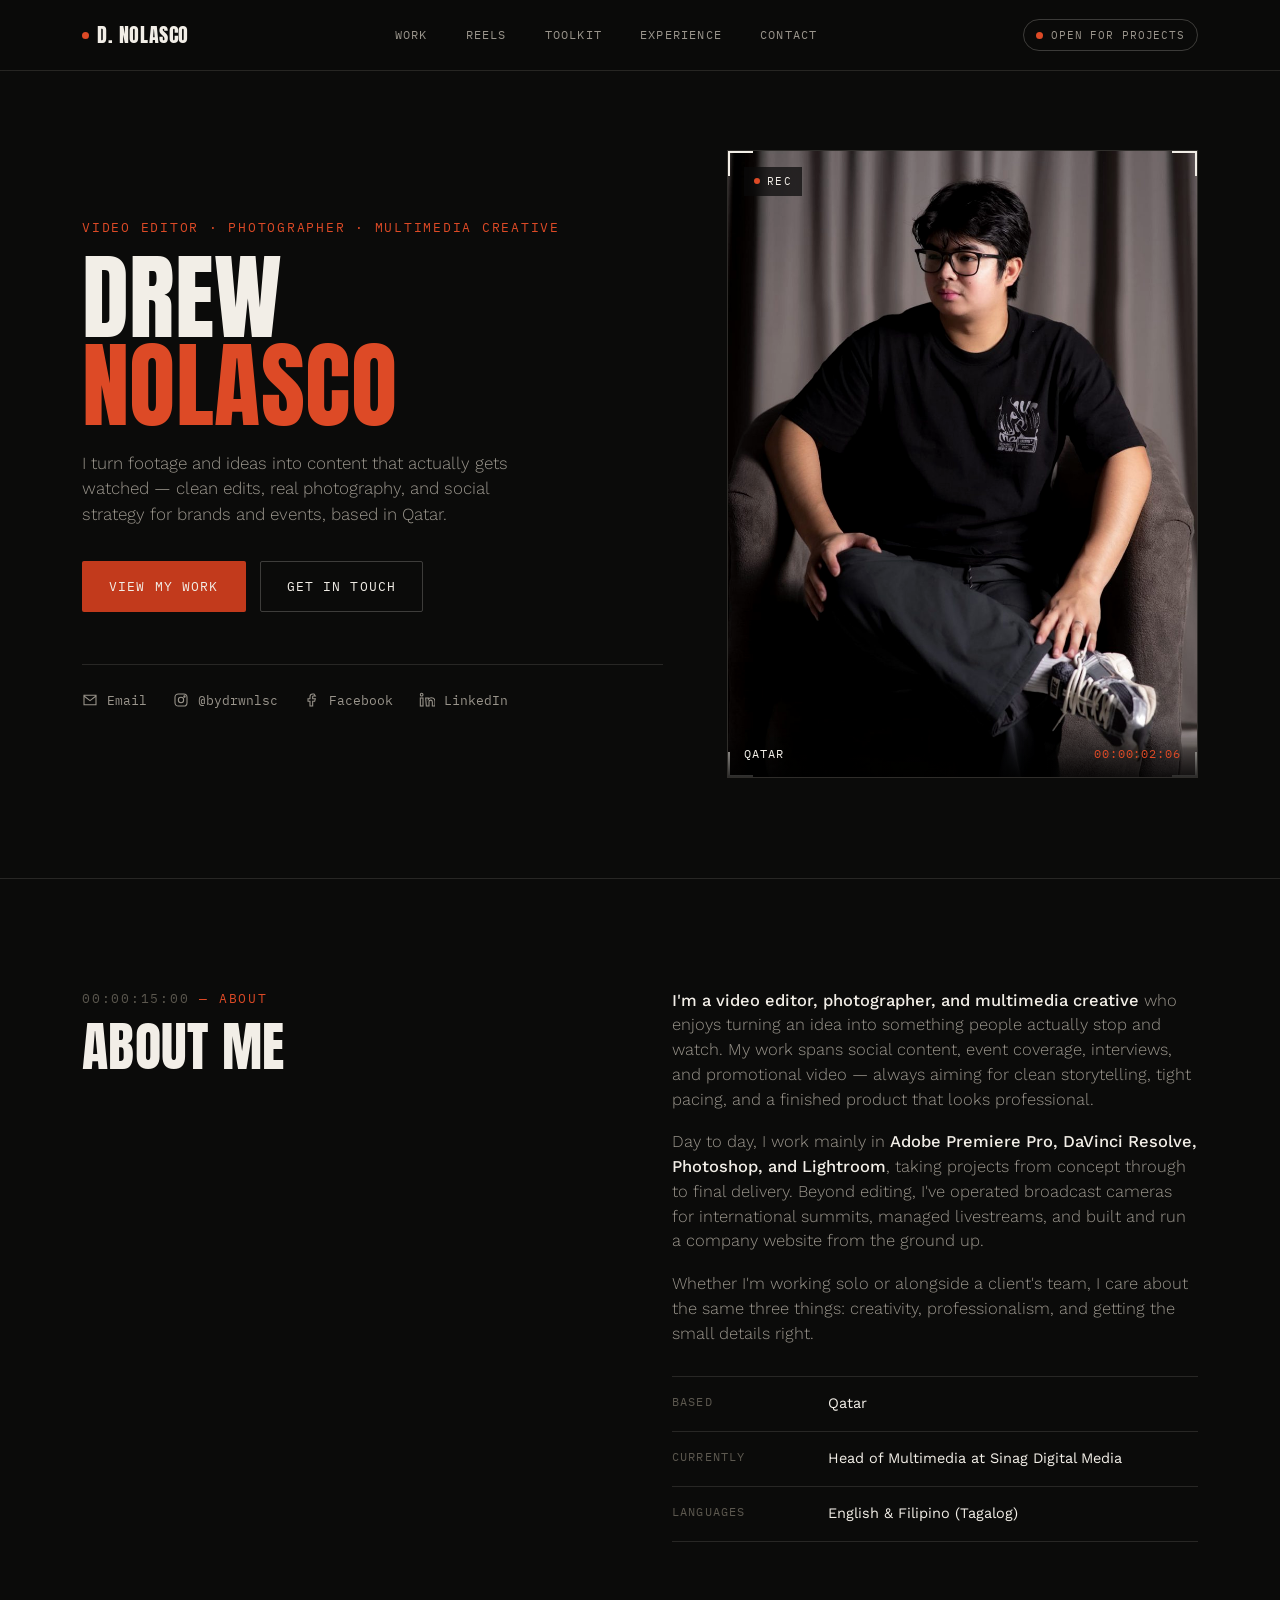
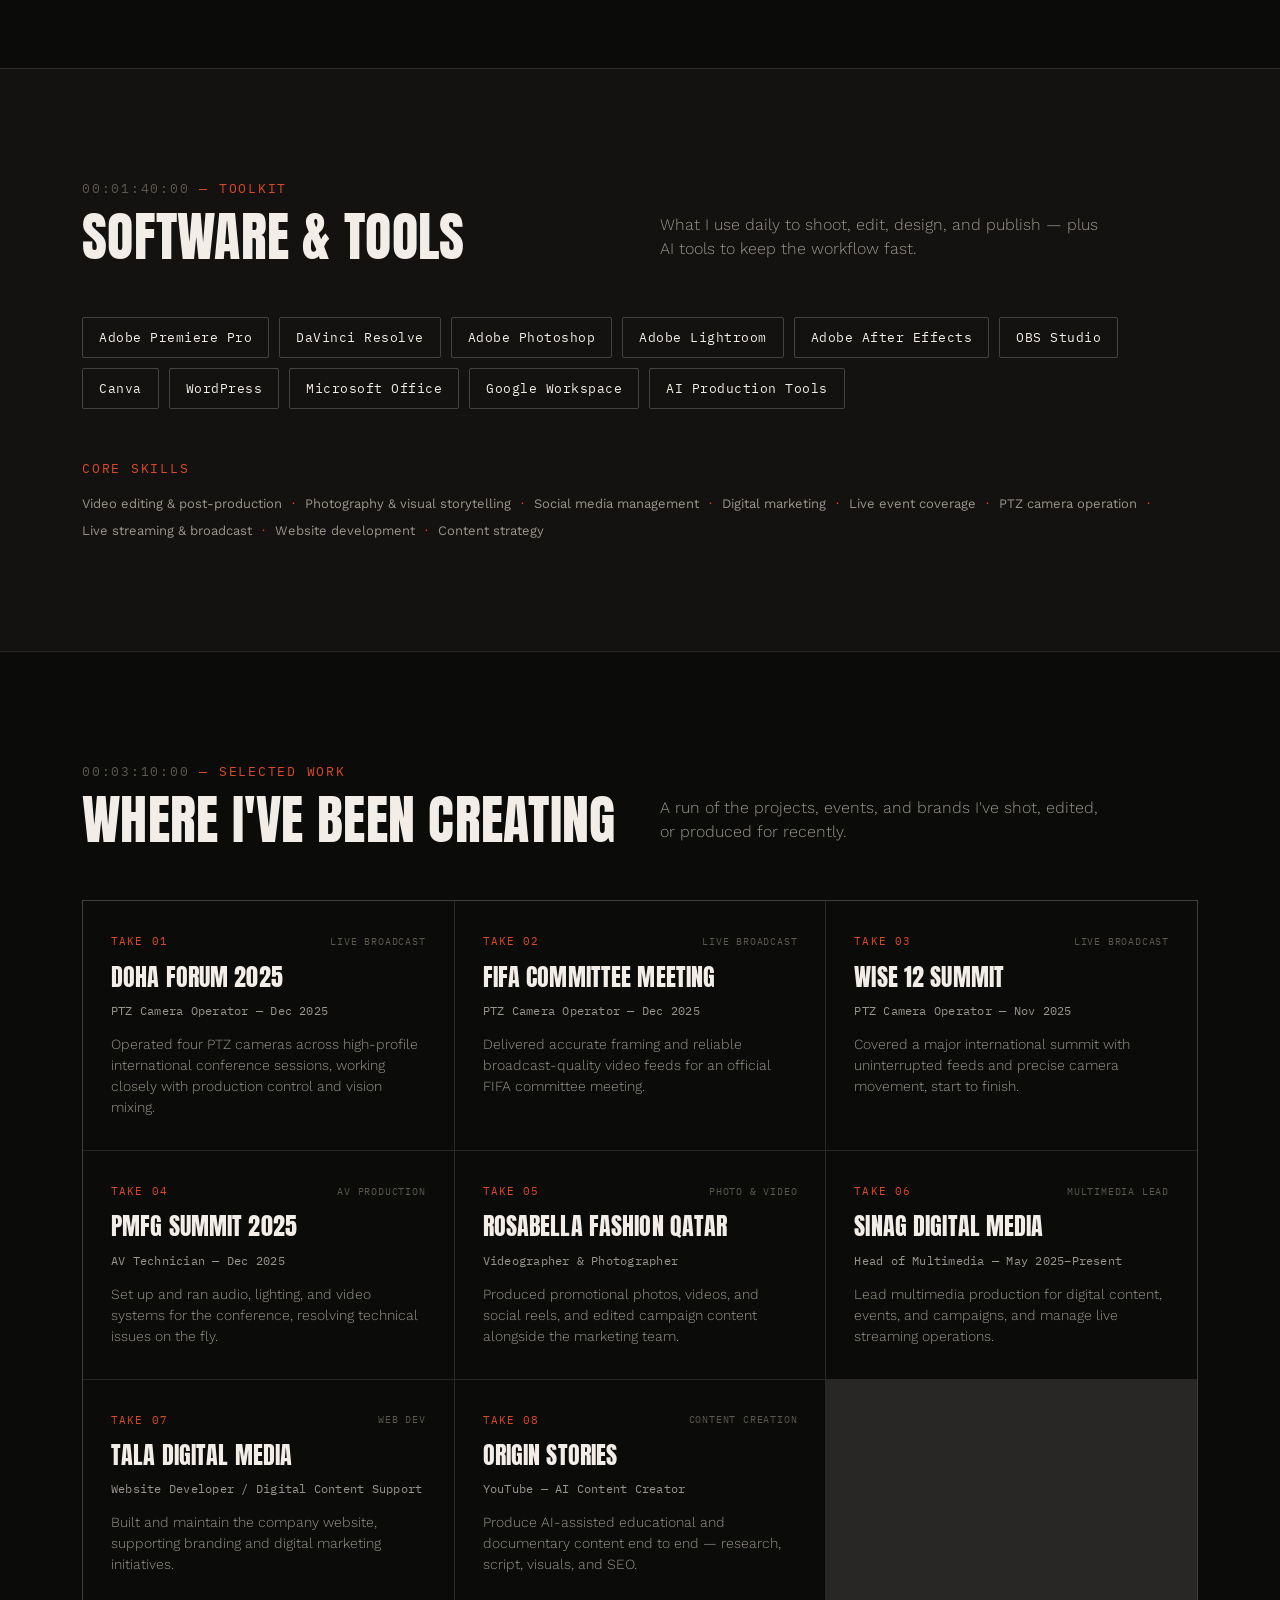
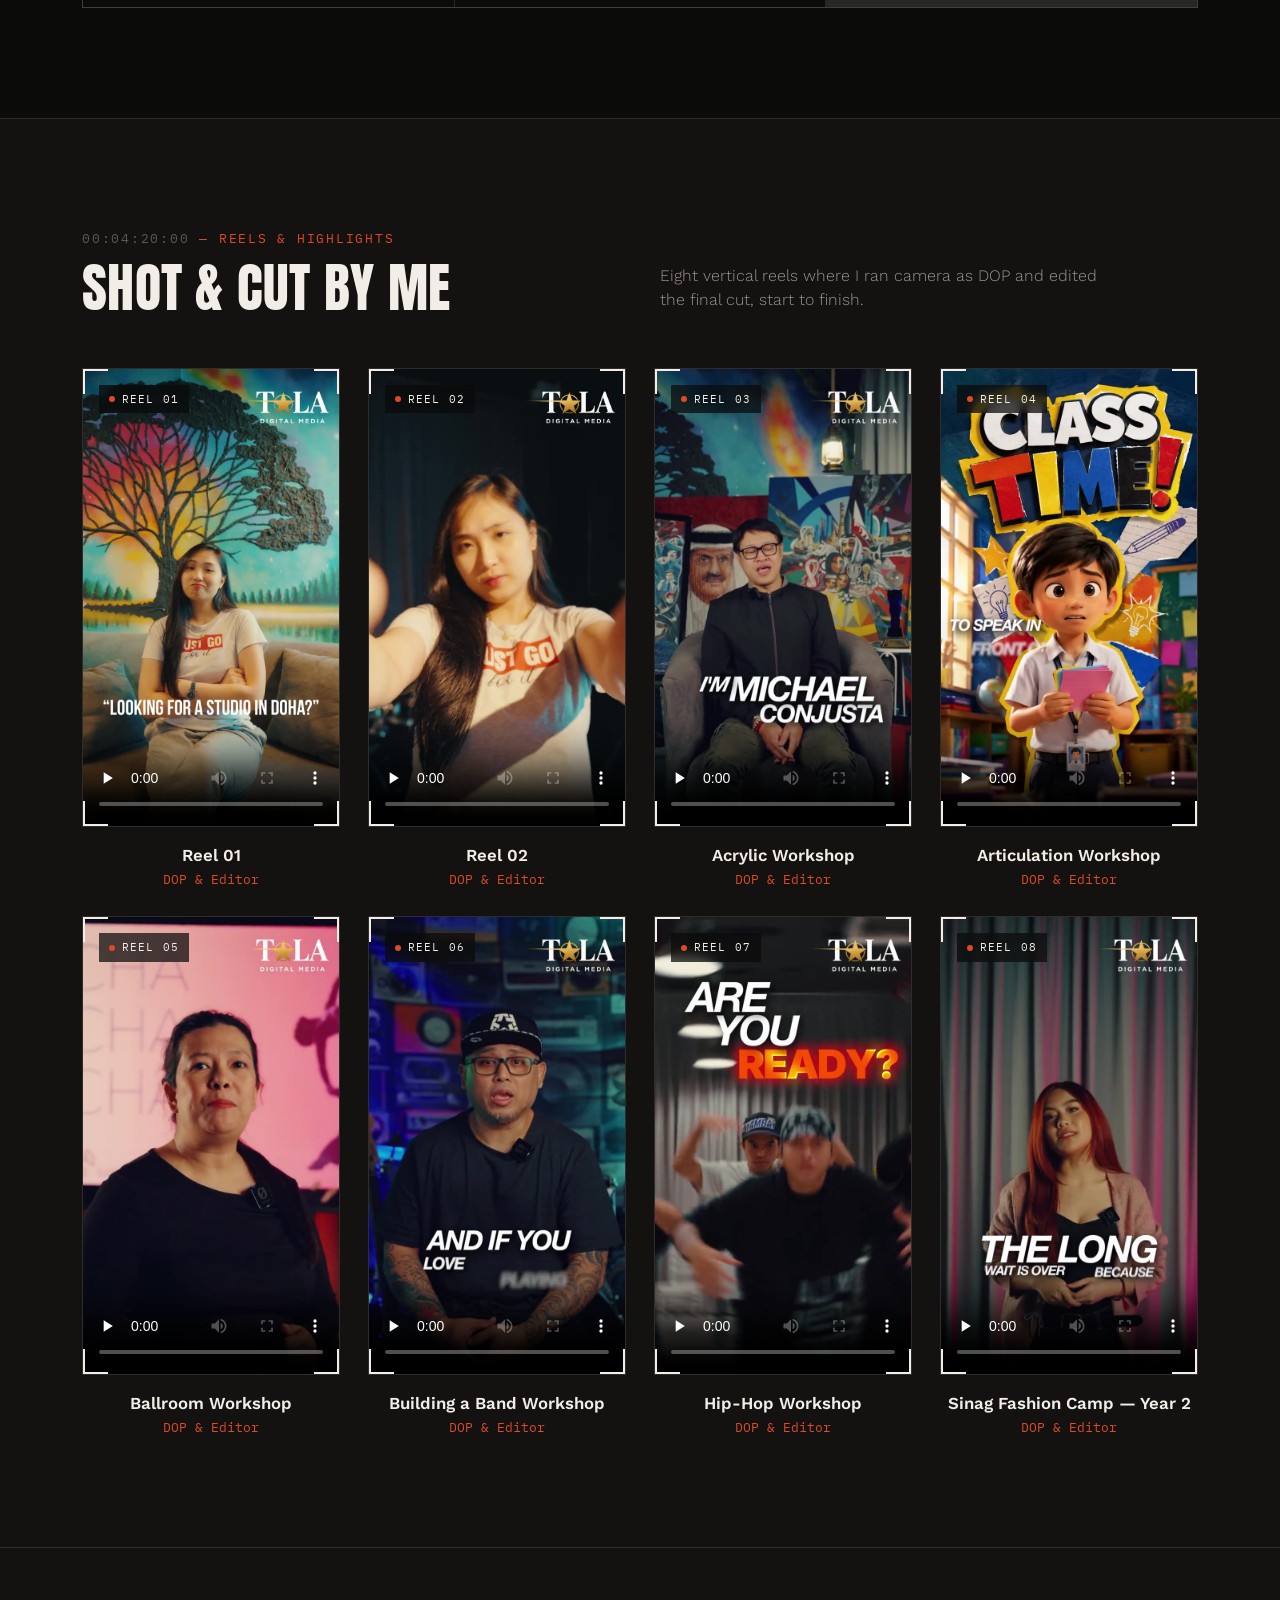
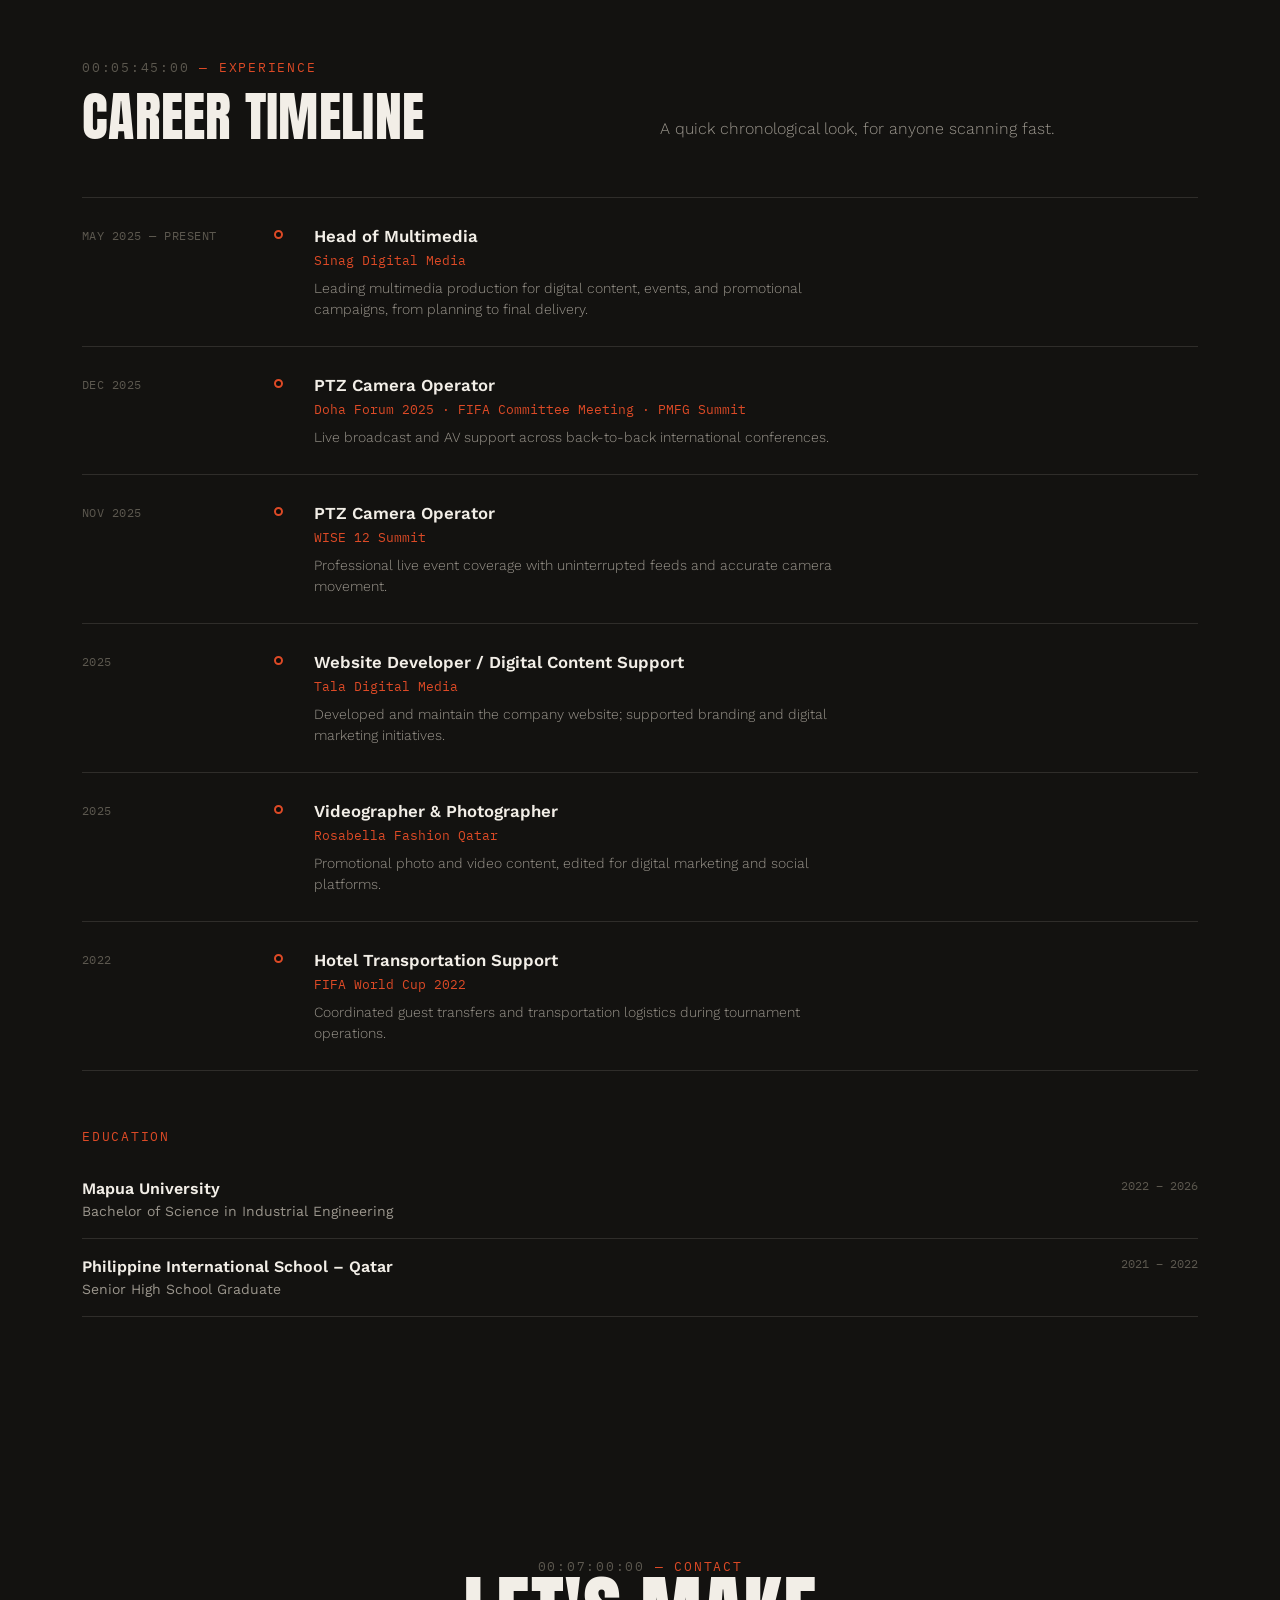
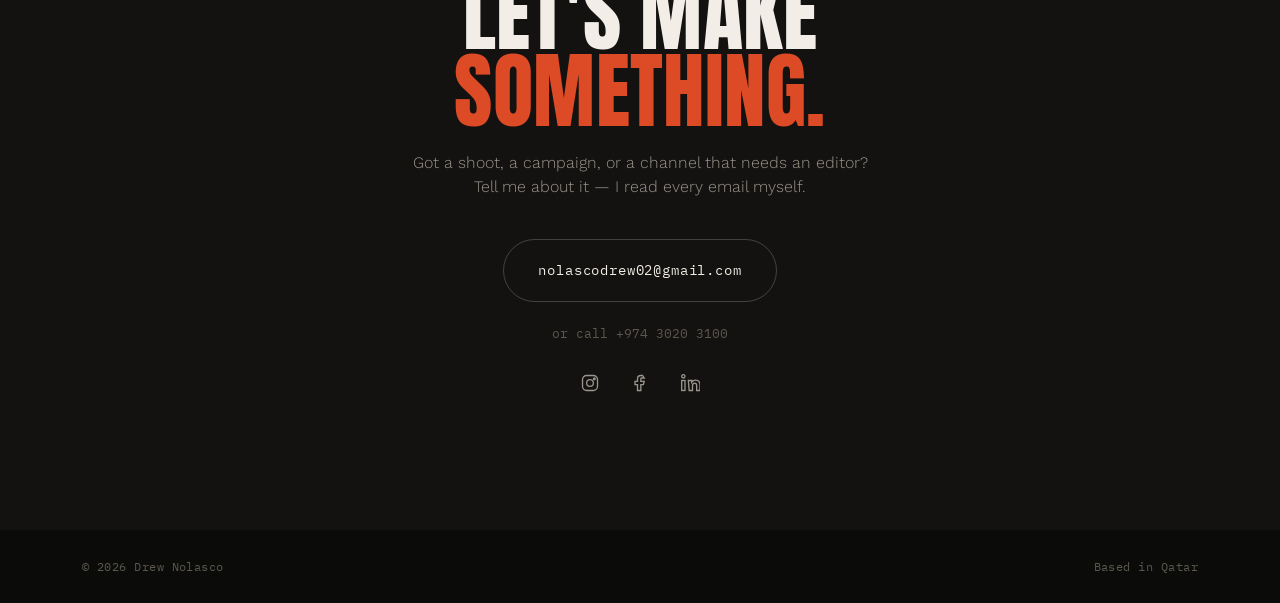
==== index.html @ 47cd69f0 "Add files via upload" ====
<!DOCTYPE html>
<html lang="en">
<head>
<meta charset="UTF-8">
<meta name="viewport" content="width=device-width, initial-scale=1.0">
<title>Drew Nolasco — Video Editor, Photographer &amp; Multimedia Creative</title>
<meta name="description" content="Drew Nolasco is a video editor, photographer, and multimedia creative based in Qatar, working across live broadcast, social content, and brand campaigns.">
<link rel="preconnect" href="https://fonts.googleapis.com">
<link rel="preconnect" href="https://fonts.gstatic.com" crossorigin>
<link href="https://fonts.googleapis.com/css2?family=Anton&family=IBM+Plex+Mono:wght@400;500;600&family=Work+Sans:wght@300;400;500;600;700&display=swap" rel="stylesheet">
<link rel="stylesheet" href="css/style.css">
</head>
<body>

<header class="site-nav">
  <div class="nav-inner">
    <a href="#top" class="brand"><span class="dot"></span>D. NOLASCO</a>
    <nav class="links">
      <a class="navlink" href="#work">Work</a>
      <a class="navlink" href="#reels">Reels</a>
      <a class="navlink" href="#toolkit">Toolkit</a>
      <a class="navlink" href="#experience">Experience</a>
      <a class="navlink" href="#contact">Contact</a>
    </nav>
    <div class="status-pill"><span class="rec-dot"></span> Open for projects</div>
    <button class="menu-btn" id="menuBtn" aria-label="Toggle menu" aria-expanded="false"><span></span><span></span><span></span></button>
  </div>
</header>

<main id="top">

  <!-- HERO -->
  <section class="hero">
    <div class="wrap hero-grid">
      <div class="hero-copy">
        <div class="eyebrow">Video Editor · Photographer · Multimedia Creative</div>
        <h1>DREW<br><span class="accent">NOLASCO</span></h1>
        <p class="hero-tag">I turn footage and ideas into content that actually gets watched — clean edits, real photography, and social strategy for brands and events, based in Qatar.</p>
        <div class="hero-ctas">
          <a href="#work" class="btn btn-primary">View my work</a>
          <a href="#contact" class="btn btn-ghost">Get in touch</a>
        </div>
        <div class="hero-socials">
          <a class="social-item" href="mailto:nolascodrew02@gmail.com">
            <svg viewBox="0 0 24 24" fill="none" stroke="currentColor" stroke-width="1.6"><path d="M3 5h18v14H3z"/><path d="m3 6 9 7 9-7"/></svg>
            Email
          </a>
          <a class="social-item" href="https://www.instagram.com/bydrwnlsc/" target="_blank" rel="noopener">
            <svg viewBox="0 0 24 24" fill="none" stroke="currentColor" stroke-width="1.6"><rect x="3" y="3" width="18" height="18" rx="5"/><circle cx="12" cy="12" r="4"/><circle cx="17.2" cy="6.8" r="1"/></svg>
            @bydrwnlsc
          </a>
          <a class="social-item" href="https://www.facebook.com/drew.dhiren.nolasco" target="_blank" rel="noopener">
            <svg viewBox="0 0 24 24" fill="none" stroke="currentColor" stroke-width="1.6"><path d="M15 3h-2a4 4 0 0 0-4 4v3H6v4h3v7h4v-7h3l1-4h-4V7a1 1 0 0 1 1-1h3z"/></svg>
            Facebook
          </a>
          <a class="social-item" href="https://www.linkedin.com/in/drewnolasco/" target="_blank" rel="noopener">
            <svg viewBox="0 0 24 24" fill="none" stroke="currentColor" stroke-width="1.6"><rect x="2" y="9" width="4" height="12"/><circle cx="4" cy="4" r="2"/><path d="M10 9h4v2c1-1.6 2.6-2.4 4.5-2.4 3 0 5.5 2 5.5 5.9V21h-4v-6c0-1.7-1-2.8-2.5-2.8S15 13.3 15 15v6h-4z"/></svg>
            LinkedIn
          </a>
        </div>
      </div>

      <div class="hero-photo-wrap" data-reveal>
        <div class="frame">
          <img src="assets/images/hero.jpg" alt="Portrait of Drew Nolasco">
          <span class="corner tl"></span><span class="corner tr"></span><span class="corner bl"></span><span class="corner br"></span>
          <div class="frame-tag"><span class="dot"></span>REC</div>
          <div class="frame-bar"><span>QATAR</span><span id="tc">00:00:00:00</span></div>
        </div>
      </div>
    </div>
  </section>

  <!-- ABOUT -->
  <section class="section" id="about">
    <div class="wrap about-grid">
      <div data-reveal>
        <div class="eyebrow"><span class="tc">00:00:15:00</span> — About</div>
        <h2 style="font-size:clamp(2.2rem,4.4vw,3.4rem);margin-top:14px;">About me</h2>
      </div>
      <div class="about-body" data-reveal>
        <p><strong>I'm a video editor, photographer, and multimedia creative</strong> who enjoys turning an idea into something people actually stop and watch. My work spans social content, event coverage, interviews, and promotional video — always aiming for clean storytelling, tight pacing, and a finished product that looks professional.</p>
        <p>Day to day, I work mainly in <strong>Adobe Premiere Pro, DaVinci Resolve, Photoshop, and Lightroom</strong>, taking projects from concept through to final delivery. Beyond editing, I've operated broadcast cameras for international summits, managed livestreams, and built and run a company website from the ground up.</p>
        <p>Whether I'm working solo or alongside a client's team, I care about the same three things: creativity, professionalism, and getting the small details right.</p>
        <dl class="facts">
          <div class="fact"><dt>Based</dt><dd>Qatar</dd></div>
          <div class="fact"><dt>Currently</dt><dd>Head of Multimedia at Sinag Digital Media</dd></div>
          <div class="fact"><dt>Languages</dt><dd>English &amp; Filipino (Tagalog)</dd></div>
        </dl>
      </div>
    </div>
  </section>

  <!-- TOOLKIT -->
  <section class="section alt" id="toolkit">
    <div class="wrap">
      <div class="section-head" data-reveal>
        <div>
          <div class="eyebrow"><span class="tc">00:01:40:00</span> — Toolkit</div>
          <h2>Software &amp; tools</h2>
        </div>
        <p>What I use daily to shoot, edit, design, and publish — plus AI tools to keep the workflow fast.</p>
      </div>
      <div class="chip-row" data-reveal>
        <span class="chip">Adobe Premiere Pro</span>
        <span class="chip">DaVinci Resolve</span>
        <span class="chip">Adobe Photoshop</span>
        <span class="chip">Adobe Lightroom</span>
        <span class="chip">Adobe After Effects</span>
        <span class="chip">OBS Studio</span>
        <span class="chip">Canva</span>
        <span class="chip">WordPress</span>
        <span class="chip">Microsoft Office</span>
        <span class="chip">Google Workspace</span>
        <span class="chip">AI Production Tools</span>
      </div>
      <div class="toolkit-sub" data-reveal>
        <div class="eyebrow">Core skills</div>
        <div class="skill-row">
          <span>Video editing &amp; post-production</span>
          <span>Photography &amp; visual storytelling</span>
          <span>Social media management</span>
          <span>Digital marketing</span>
          <span>Live event coverage</span>
          <span>PTZ camera operation</span>
          <span>Live streaming &amp; broadcast</span>
          <span>Website development</span>
          <span>Content strategy</span>
        </div>
      </div>
    </div>
  </section>

  <!-- WORK -->
  <section class="section" id="work">
    <div class="wrap">
      <div class="section-head" data-reveal>
        <div>
          <div class="eyebrow"><span class="tc">00:03:10:00</span> — Selected work</div>
          <h2>Where I've been creating</h2>
        </div>
        <p>A run of the projects, events, and brands I've shot, edited, or produced for recently.</p>
      </div>

      <div class="work-grid" data-reveal>
        <div class="work-card">
          <div class="work-top"><span class="take">TAKE 01</span><span class="tag">Live Broadcast</span></div>
          <h3>Doha Forum 2025</h3>
          <div class="work-role">PTZ Camera Operator — Dec 2025</div>
          <p>Operated four PTZ cameras across high-profile international conference sessions, working closely with production control and vision mixing.</p>
        </div>
        <div class="work-card">
          <div class="work-top"><span class="take">TAKE 02</span><span class="tag">Live Broadcast</span></div>
          <h3>FIFA Committee Meeting</h3>
          <div class="work-role">PTZ Camera Operator — Dec 2025</div>
          <p>Delivered accurate framing and reliable broadcast-quality video feeds for an official FIFA committee meeting.</p>
        </div>
        <div class="work-card">
          <div class="work-top"><span class="take">TAKE 03</span><span class="tag">Live Broadcast</span></div>
          <h3>WISE 12 Summit</h3>
          <div class="work-role">PTZ Camera Operator — Nov 2025</div>
          <p>Covered a major international summit with uninterrupted feeds and precise camera movement, start to finish.</p>
        </div>
        <div class="work-card">
          <div class="work-top"><span class="take">TAKE 04</span><span class="tag">AV Production</span></div>
          <h3>PMFG Summit 2025</h3>
          <div class="work-role">AV Technician — Dec 2025</div>
          <p>Set up and ran audio, lighting, and video systems for the conference, resolving technical issues on the fly.</p>
        </div>
        <div class="work-card">
          <div class="work-top"><span class="take">TAKE 05</span><span class="tag">Photo &amp; Video</span></div>
          <h3>Rosabella Fashion Qatar</h3>
          <div class="work-role">Videographer &amp; Photographer</div>
          <p>Produced promotional photos, videos, and social reels, and edited campaign content alongside the marketing team.</p>
        </div>
        <div class="work-card">
          <div class="work-top"><span class="take">TAKE 06</span><span class="tag">Multimedia Lead</span></div>
          <h3>Sinag Digital Media</h3>
          <div class="work-role">Head of Multimedia — May 2025–Present</div>
          <p>Lead multimedia production for digital content, events, and campaigns, and manage live streaming operations.</p>
        </div>
        <div class="work-card">
          <div class="work-top"><span class="take">TAKE 07</span><span class="tag">Web Dev</span></div>
          <h3>Tala Digital Media</h3>
          <div class="work-role">Website Developer / Digital Content Support</div>
          <p>Built and maintain the company website, supporting branding and digital marketing initiatives.</p>
        </div>
        <div class="work-card">
          <div class="work-top"><span class="take">TAKE 08</span><span class="tag">Content Creation</span></div>
          <h3>Origin Stories</h3>
          <div class="work-role">YouTube — AI Content Creator</div>
          <p>Produce AI-assisted educational and documentary content end to end — research, script, visuals, and SEO.</p>
        </div>
      </div>
    </div>
  </section>

  <!-- REELS -->
  <section class="section alt" id="reels">
    <div class="wrap">
      <div class="section-head" data-reveal>
        <div>
          <div class="eyebrow"><span class="tc">00:04:20:00</span> — Reels &amp; highlights</div>
          <h2>Shot &amp; cut by me</h2>
        </div>
        <p>Eight vertical reels where I ran camera as DOP and edited the final cut, start to finish.</p>
      </div>

      <div class="reels-grid" data-reveal>
        <div class="reel-card">
          <div class="frame reel-frame">
            <video controls playsinline preload="none" poster="assets/video/poster-01.jpg">
              <source src="assets/video/reel-01.mp4" type="video/mp4">
            </video>
            <span class="corner tl"></span><span class="corner tr"></span><span class="corner bl"></span><span class="corner br"></span>
            <div class="frame-tag"><span class="dot"></span>REEL 01</div>
          </div>
          <div class="reel-meta">
            <div class="t-role">Reel 01</div>
            <div class="t-co">DOP &amp; Editor</div>
          </div>
        </div>
        <div class="reel-card">
          <div class="frame reel-frame">
            <video controls playsinline preload="none" poster="assets/video/poster-02.jpg">
              <source src="assets/video/reel-02.mp4" type="video/mp4">
            </video>
            <span class="corner tl"></span><span class="corner tr"></span><span class="corner bl"></span><span class="corner br"></span>
            <div class="frame-tag"><span class="dot"></span>REEL 02</div>
          </div>
          <div class="reel-meta">
            <div class="t-role">Reel 02</div>
            <div class="t-co">DOP &amp; Editor</div>
          </div>
        </div>
        <div class="reel-card">
          <div class="frame reel-frame">
            <video controls playsinline preload="none" poster="assets/video/poster-acrylic.jpg">
              <source src="assets/video/reel-acrylic.mp4" type="video/mp4">
            </video>
            <span class="corner tl"></span><span class="corner tr"></span><span class="corner bl"></span><span class="corner br"></span>
            <div class="frame-tag"><span class="dot"></span>REEL 03</div>
          </div>
          <div class="reel-meta">
            <div class="t-role">Acrylic Workshop</div>
            <div class="t-co">DOP &amp; Editor</div>
          </div>
        </div>
        <div class="reel-card">
          <div class="frame reel-frame">
            <video controls playsinline preload="none" poster="assets/video/poster-articulation.jpg">
              <source src="assets/video/reel-articulation.mp4" type="video/mp4">
            </video>
            <span class="corner tl"></span><span class="corner tr"></span><span class="corner bl"></span><span class="corner br"></span>
            <div class="frame-tag"><span class="dot"></span>REEL 04</div>
          </div>
          <div class="reel-meta">
            <div class="t-role">Articulation Workshop</div>
            <div class="t-co">DOP &amp; Editor</div>
          </div>
        </div>
        <div class="reel-card">
          <div class="frame reel-frame">
            <video controls playsinline preload="none" poster="assets/video/poster-ballroom.jpg">
              <source src="assets/video/reel-ballroom.mp4" type="video/mp4">
            </video>
            <span class="corner tl"></span><span class="corner tr"></span><span class="corner bl"></span><span class="corner br"></span>
            <div class="frame-tag"><span class="dot"></span>REEL 05</div>
          </div>
          <div class="reel-meta">
            <div class="t-role">Ballroom Workshop</div>
            <div class="t-co">DOP &amp; Editor</div>
          </div>
        </div>
        <div class="reel-card">
          <div class="frame reel-frame">
            <video controls playsinline preload="none" poster="assets/video/poster-building-a-band.jpg">
              <source src="assets/video/reel-building-a-band.mp4" type="video/mp4">
            </video>
            <span class="corner tl"></span><span class="corner tr"></span><span class="corner bl"></span><span class="corner br"></span>
            <div class="frame-tag"><span class="dot"></span>REEL 06</div>
          </div>
          <div class="reel-meta">
            <div class="t-role">Building a Band Workshop</div>
            <div class="t-co">DOP &amp; Editor</div>
          </div>
        </div>
        <div class="reel-card">
          <div class="frame reel-frame">
            <video controls playsinline preload="none" poster="assets/video/poster-hip-hop.jpg">
              <source src="assets/video/reel-hip-hop.mp4" type="video/mp4">
            </video>
            <span class="corner tl"></span><span class="corner tr"></span><span class="corner bl"></span><span class="corner br"></span>
            <div class="frame-tag"><span class="dot"></span>REEL 07</div>
          </div>
          <div class="reel-meta">
            <div class="t-role">Hip-Hop Workshop</div>
            <div class="t-co">DOP &amp; Editor</div>
          </div>
        </div>
        <div class="reel-card">
          <div class="frame reel-frame">
            <video controls playsinline preload="none" poster="assets/video/poster-fashion-camp.jpg">
              <source src="assets/video/reel-fashion-camp.mp4" type="video/mp4">
            </video>
            <span class="corner tl"></span><span class="corner tr"></span><span class="corner bl"></span><span class="corner br"></span>
            <div class="frame-tag"><span class="dot"></span>REEL 08</div>
          </div>
          <div class="reel-meta">
            <div class="t-role">Sinag Fashion Camp — Year 2</div>
            <div class="t-co">DOP &amp; Editor</div>
          </div>
        </div>
      </div>
    </div>
  </section>

  <!-- EXPERIENCE / TIMELINE -->
  <section class="section alt" id="experience">
    <div class="wrap">
      <div class="section-head" data-reveal>
        <div>
          <div class="eyebrow"><span class="tc">00:05:45:00</span> — Experience</div>
          <h2>Career timeline</h2>
        </div>
        <p>A quick chronological look, for anyone scanning fast.</p>
      </div>

      <div class="timeline" data-reveal>
        <div class="t-item">
          <div class="t-date">MAY 2025 — PRESENT</div>
          <div class="t-rail"><div class="t-dot"></div></div>
          <div>
            <div class="t-role">Head of Multimedia</div>
            <div class="t-co">Sinag Digital Media</div>
            <div class="t-desc">Leading multimedia production for digital content, events, and promotional campaigns, from planning to final delivery.</div>
          </div>
        </div>
        <div class="t-item">
          <div class="t-date">DEC 2025</div>
          <div class="t-rail"><div class="t-dot"></div></div>
          <div>
            <div class="t-role">PTZ Camera Operator</div>
            <div class="t-co">Doha Forum 2025 · FIFA Committee Meeting · PMFG Summit</div>
            <div class="t-desc">Live broadcast and AV support across back-to-back international conferences.</div>
          </div>
        </div>
        <div class="t-item">
          <div class="t-date">NOV 2025</div>
          <div class="t-rail"><div class="t-dot"></div></div>
          <div>
            <div class="t-role">PTZ Camera Operator</div>
            <div class="t-co">WISE 12 Summit</div>
            <div class="t-desc">Professional live event coverage with uninterrupted feeds and accurate camera movement.</div>
          </div>
        </div>
        <div class="t-item">
          <div class="t-date">2025</div>
          <div class="t-rail"><div class="t-dot"></div></div>
          <div>
            <div class="t-role">Website Developer / Digital Content Support</div>
            <div class="t-co">Tala Digital Media</div>
            <div class="t-desc">Developed and maintain the company website; supported branding and digital marketing initiatives.</div>
          </div>
        </div>
        <div class="t-item">
          <div class="t-date">2025</div>
          <div class="t-rail"><div class="t-dot"></div></div>
          <div>
            <div class="t-role">Videographer &amp; Photographer</div>
            <div class="t-co">Rosabella Fashion Qatar</div>
            <div class="t-desc">Promotional photo and video content, edited for digital marketing and social platforms.</div>
          </div>
        </div>
        <div class="t-item">
          <div class="t-date">2022</div>
          <div class="t-rail"><div class="t-dot"></div></div>
          <div>
            <div class="t-role">Hotel Transportation Support</div>
            <div class="t-co">FIFA World Cup 2022</div>
            <div class="t-desc">Coordinated guest transfers and transportation logistics during tournament operations.</div>
          </div>
        </div>
      </div>

      <div class="edu-block" data-reveal>
        <div class="eyebrow" style="margin-bottom:16px;">Education</div>
        <div class="edu-item">
          <div>
            <div class="school">Mapua University</div>
            <div class="degree">Bachelor of Science in Industrial Engineering</div>
          </div>
          <div class="yrs">2022 – 2026</div>
        </div>
        <div class="edu-item">
          <div>
            <div class="school">Philippine International School – Qatar</div>
            <div class="degree">Senior High School Graduate</div>
          </div>
          <div class="yrs">2021 – 2022</div>
        </div>
      </div>
    </div>
  </section>

  <!-- CONTACT -->
  <section class="contact" id="contact">
    <div class="wrap">
      <div class="eyebrow" style="justify-content:center;"><span class="tc">00:07:00:00</span> — Contact</div>
      <h2 data-reveal>Let's make<br><span class="accent">something.</span></h2>
      <p data-reveal>Got a shoot, a campaign, or a channel that needs an editor? Tell me about it — I read every email myself.</p>
      <div class="contact-cta" data-reveal>
        <a class="mail-btn" href="mailto:nolascodrew02@gmail.com">nolascodrew02@gmail.com</a>
        <div class="contact-phone">or call +974 3020 3100</div>
        <div class="contact-socials">
          <a href="https://www.instagram.com/bydrwnlsc/" target="_blank" rel="noopener" aria-label="Instagram">
            <svg viewBox="0 0 24 24" fill="none" stroke="currentColor" stroke-width="1.6"><rect x="3" y="3" width="18" height="18" rx="5"/><circle cx="12" cy="12" r="4"/><circle cx="17.2" cy="6.8" r="1"/></svg>
          </a>
          <a href="https://www.facebook.com/drew.dhiren.nolasco" target="_blank" rel="noopener" aria-label="Facebook">
            <svg viewBox="0 0 24 24" fill="none" stroke="currentColor" stroke-width="1.6"><path d="M15 3h-2a4 4 0 0 0-4 4v3H6v4h3v7h4v-7h3l1-4h-4V7a1 1 0 0 1 1-1h3z"/></svg>
          </a>
          <a href="https://www.linkedin.com/in/drewnolasco/" target="_blank" rel="noopener" aria-label="LinkedIn">
            <svg viewBox="0 0 24 24" fill="none" stroke="currentColor" stroke-width="1.6"><rect x="2" y="9" width="4" height="12"/><circle cx="4" cy="4" r="2"/><path d="M10 9h4v2c1-1.6 2.6-2.4 4.5-2.4 3 0 5.5 2 5.5 5.9V21h-4v-6c0-1.7-1-2.8-2.5-2.8S15 13.3 15 15v6h-4z"/></svg>
          </a>
        </div>
      </div>
    </div>
  </section>

  <footer>
    <div class="wrap foot-inner">
      <span>© 2026 Drew Nolasco</span>
      <span>Based in Qatar</span>
    </div>
  </footer>
</main>

<script src="js/main.js"></script>

</body>
</html>
---- css/style.css ----
:root{
    --bg:#0b0b0a;
    --bg-panel:#131210;
    --bg-panel-2:#1a1815;
    --red:#c23a1c;
    --red-bright:#dd4a26;
    --cream:#f2eee7;
    --grey:#9a958c;
    --grey-dim:#5c584f;
    --line:rgba(242,238,231,0.12);
    --line-strong:rgba(242,238,231,0.22);
    --font-display:'Anton', sans-serif;
    --font-body:'Work Sans', sans-serif;
    --font-mono:'IBM Plex Mono', monospace;
    --wrap: 1180px;
  }

  *{box-sizing:border-box;}
  html{scroll-behavior:smooth;}
  html, body{overflow-x:hidden;}
  body{
    margin:0;
    background:var(--bg);
    color:var(--cream);
    font-family:var(--font-body);
    line-height:1.5;
    -webkit-font-smoothing:antialiased;
  }
  img{max-width:100%;display:block;}
  a{color:inherit;text-decoration:none;}
  ul{list-style:none;margin:0;padding:0;}
  section{position:relative;}

  ::selection{background:var(--red);color:var(--cream);}

  a:focus-visible, button:focus-visible, .navlink:focus-visible{
    outline:2px solid var(--red-bright);
    outline-offset:4px;
  }

  .wrap{max-width:var(--wrap);margin:0 auto;padding:0 32px;}

  .eyebrow{
    font-family:var(--font-mono);
    font-size:12.5px;
    letter-spacing:0.14em;
    text-transform:uppercase;
    color:var(--red-bright);
    display:flex;
    align-items:center;
    gap:10px;
  }
  .eyebrow .tc{color:var(--grey-dim);}

  h1,h2,h3{
    font-family:var(--font-display);
    text-transform:uppercase;
    font-weight:400;
    line-height:0.92;
    margin:0;
    letter-spacing:0.005em;
  }

  /* ---------- NAV ---------- */
  header.site-nav{
    position:fixed;top:0;left:0;right:0;z-index:100;
    background:rgba(11,11,10,0.78);
    backdrop-filter:blur(10px);
    border-bottom:1px solid var(--line);
  }
  .nav-inner{
    max-width:var(--wrap);margin:0 auto;padding:0 32px;
    height:70px;display:flex;align-items:center;justify-content:space-between;
  }
  .brand{
    font-family:var(--font-display);
    font-size:20px;letter-spacing:0.03em;
    display:flex;align-items:center;gap:8px;
  }
  .brand .dot{width:7px;height:7px;background:var(--red-bright);border-radius:50%;}
  nav.links{display:flex;gap:34px;}
  .navlink{
    font-family:var(--font-mono);font-size:12px;letter-spacing:0.1em;
    text-transform:uppercase;color:var(--grey);
    padding:6px 2px;border-bottom:1px solid transparent;
    transition:color .2s ease, border-color .2s ease;
  }
  .navlink:hover{color:var(--cream);border-color:var(--red-bright);}
  .status-pill{
    display:flex;align-items:center;gap:8px;
    font-family:var(--font-mono);font-size:11px;letter-spacing:0.08em;
    text-transform:uppercase;color:var(--grey);
    border:1px solid var(--line-strong);
    padding:7px 12px;border-radius:100px;
  }
  .rec-dot{
    width:7px;height:7px;border-radius:50%;background:var(--red-bright);
    animation:pulse 1.6s ease-in-out infinite;
  }
  @keyframes pulse{
    0%,100%{opacity:1;}
    50%{opacity:0.25;}
  }
  .menu-btn{
    display:none;background:none;border:1px solid var(--line-strong);
    color:var(--cream);width:44px;height:44px;border-radius:4px;
    cursor:pointer;flex:none;
  }
  .menu-btn span{display:block;width:16px;height:2px;background:var(--cream);margin:3px auto;transition:transform .25s ease, opacity .25s ease;}
  .menu-btn.is-open span:nth-child(1){transform:translateY(5px) rotate(45deg);}
  .menu-btn.is-open span:nth-child(2){opacity:0;}
  .menu-btn.is-open span:nth-child(3){transform:translateY(-5px) rotate(-45deg);}

  /* ---------- HERO ---------- */
  .hero{
    padding:150px 0 100px;
    min-height:92vh;
    display:flex;align-items:center;
  }
  .hero-grid{
    display:grid;grid-template-columns:1.05fr 0.85fr;gap:64px;align-items:center;
  }
  .hero-copy h1{
    font-size:clamp(3.1rem,7.4vw,6.4rem);
    margin-top:18px;
  }
  .hero-copy h1 .accent{color:var(--red-bright);}
  .hero-tag{
    margin-top:22px;max-width:46ch;color:var(--grey);font-size:17px;font-weight:300;
  }
  .hero-ctas{display:flex;gap:14px;margin-top:34px;flex-wrap:wrap;}
  .btn{
    font-family:var(--font-mono);font-size:12.5px;letter-spacing:0.09em;text-transform:uppercase;
    padding:15px 26px;border-radius:2px;display:inline-flex;align-items:center;gap:10px;
    transition:transform .2s ease, background .2s ease, color .2s ease, border-color .2s ease;
    border:1px solid transparent;
  }
  .btn-primary{background:var(--red);color:var(--cream);}
  .btn-primary:hover{background:var(--red-bright);transform:translateY(-2px);}
  .btn-ghost{border-color:var(--line-strong);color:var(--cream);}
  .btn-ghost:hover{border-color:var(--red-bright);color:var(--red-bright);transform:translateY(-2px);}

  .hero-socials{
    display:flex;gap:26px;margin-top:52px;padding-top:26px;border-top:1px solid var(--line);
  }
  .social-item{display:flex;align-items:center;gap:9px;color:var(--grey);font-family:var(--font-mono);font-size:12.5px;transition:color .2s ease;}
  .social-item:hover{color:var(--red-bright);}
  .social-item svg{width:16px;height:16px;flex:none;}

  .hero-photo-wrap{position:relative;}
  .frame{
    position:relative;
    border:1px solid var(--line);
    aspect-ratio:3/4;
    overflow:hidden;
    background:var(--bg-panel);
  }
  .frame img{width:100%;height:100%;object-fit:cover;filter:grayscale(0.08) contrast(1.04);}
  .corner{position:absolute;width:26px;height:26px;border-color:var(--red-bright);}
  .corner.tl{top:-1px;left:-1px;border-top:3px solid;border-left:3px solid;}
  .corner.tr{top:-1px;right:-1px;border-top:3px solid;border-right:3px solid;}
  .corner.bl{bottom:-1px;left:-1px;border-bottom:3px solid;border-left:3px solid;}
  .corner.br{bottom:-1px;right:-1px;border-bottom:3px solid;border-right:3px solid;}

  .frame-tag{
    position:absolute;top:16px;left:16px;
    display:flex;align-items:center;gap:7px;
    background:rgba(11,11,10,0.72);backdrop-filter:blur(4px);
    padding:6px 10px;font-family:var(--font-mono);font-size:11px;letter-spacing:0.1em;
    color:var(--cream);
  }
  .frame-tag .dot{width:6px;height:6px;border-radius:50%;background:var(--red-bright);animation:pulse 1.6s ease-in-out infinite;}

  .frame-bar{
    position:absolute;left:0;right:0;bottom:0;
    display:flex;align-items:center;justify-content:space-between;
    background:linear-gradient(0deg, rgba(0,0,0,0.82), rgba(0,0,0,0));
    padding:22px 16px 14px;
    font-family:var(--font-mono);font-size:11.5px;letter-spacing:0.08em;color:var(--cream);
  }
  #tc{color:var(--red-bright);font-variant-numeric:tabular-nums;}

  /* ---------- REELS ---------- */
  .reels-grid{display:grid;grid-template-columns:repeat(4,1fr);gap:28px;}
  .reel-frame{aspect-ratio:9/16;}
  .reel-frame video{width:100%;height:100%;object-fit:cover;display:block;background:#000;}
  .reel-meta{margin-top:16px;text-align:center;}

  /* ---------- SECTION SHELL ---------- */
  .section{padding:110px 0;border-top:1px solid var(--line);}
  .section-head{display:grid;grid-template-columns:1fr 1fr;gap:40px;margin-bottom:56px;align-items:end;}
  .section-head h2{font-size:clamp(2.2rem,4.4vw,3.4rem);margin-top:14px;}
  .section-head p{color:var(--grey);font-weight:300;max-width:44ch;margin:14px 0 0;}
  .alt{background:var(--bg-panel);}

  [data-reveal]{opacity:0;transform:translateY(18px);transition:opacity .6s ease, transform .6s ease;}
  [data-reveal].in-view{opacity:1;transform:translateY(0);}

  /* ---------- ABOUT ---------- */
  .about-grid{display:grid;grid-template-columns:1fr 1fr;gap:64px;}
  .about-body p{color:var(--grey);font-weight:300;font-size:16.5px;margin:0 0 18px;}
  .about-body p strong{color:var(--cream);font-weight:500;}
  .facts{margin-top:30px;border-top:1px solid var(--line);}
  .fact{
    display:grid;grid-template-columns:140px 1fr;gap:16px;
    padding:16px 0;border-bottom:1px solid var(--line);
  }
  .fact dt{font-family:var(--font-mono);font-size:11.5px;letter-spacing:0.1em;text-transform:uppercase;color:var(--grey-dim);margin:0;}
  .fact dd{margin:0;font-size:14.5px;color:var(--cream);}

  /* ---------- TOOLKIT ---------- */
  .chip-row{display:flex;flex-wrap:wrap;gap:10px;}
  .chip{
    font-family:var(--font-mono);font-size:12.5px;letter-spacing:0.04em;
    border:1px solid var(--line-strong);padding:10px 16px;border-radius:2px;
    color:var(--cream);transition:border-color .2s ease, color .2s ease, background .2s ease;
  }
  .chip:hover{border-color:var(--red-bright);color:var(--red-bright);}
  .toolkit-sub{margin-top:50px;}
  .toolkit-sub .eyebrow{margin-bottom:16px;}
  .skill-row{display:flex;flex-wrap:wrap;gap:8px 10px;}
  .skill-row span{
    font-size:13px;color:var(--grey);
  }
  .skill-row span:not(:last-child)::after{content:"·";color:var(--red-bright);margin-left:10px;}

  /* ---------- WORK ---------- */
  .work-grid{display:grid;grid-template-columns:repeat(3,1fr);gap:1px;background:var(--line);border:1px solid var(--line);}
  .work-card{
    background:var(--bg);padding:32px 28px;
    display:flex;flex-direction:column;gap:14px;
    transition:background .25s ease;
  }
  .work-card:hover{background:var(--bg-panel-2);}
  .work-top{display:flex;justify-content:space-between;align-items:center;}
  .take{font-family:var(--font-mono);font-size:11px;letter-spacing:0.1em;color:var(--red-bright);}
  .tag{font-family:var(--font-mono);font-size:10px;letter-spacing:0.08em;color:var(--grey-dim);text-transform:uppercase;text-align:right;}
  .work-card h3{font-size:1.5rem;margin-top:2px;}
  .work-role{font-family:var(--font-mono);font-size:12px;color:var(--grey);letter-spacing:0.02em;}
  .work-card p{font-size:14px;color:var(--grey);font-weight:300;margin:0;}

  /* ---------- TIMELINE ---------- */
  .timeline{border-top:1px solid var(--line);margin-top:8px;}
  .t-item{
    display:grid;grid-template-columns:160px 24px 1fr;gap:0 24px;
    padding:26px 0;border-bottom:1px solid var(--line);
  }
  .t-date{font-family:var(--font-mono);font-size:12px;color:var(--grey-dim);letter-spacing:0.04em;padding-top:3px;}
  .t-rail{display:flex;justify-content:center;}
  .t-dot{width:9px;height:9px;border-radius:50%;background:var(--bg);border:2px solid var(--red-bright);margin-top:6px;}
  .t-role{font-size:1.05rem;font-weight:600;color:var(--cream);}
  .t-co{font-family:var(--font-mono);font-size:12.5px;color:var(--red-bright);margin-top:2px;}
  .t-desc{font-size:14px;color:var(--grey);font-weight:300;margin-top:8px;max-width:60ch;}

  .edu-block{margin-top:56px;}
  .edu-item{display:flex;justify-content:space-between;gap:20px;padding:16px 0;border-bottom:1px solid var(--line);flex-wrap:wrap;}
  .edu-item .school{font-weight:600;}
  .edu-item .degree{color:var(--grey);font-size:14px;}
  .edu-item .yrs{font-family:var(--font-mono);font-size:12px;color:var(--grey-dim);white-space:nowrap;}

  /* ---------- CONTACT ---------- */
  .contact{
    background:var(--bg-panel);
    text-align:center;
    padding:130px 0;
  }
  .contact h2{font-size:clamp(2.6rem,7vw,5.2rem);}
  .contact h2 .accent{color:var(--red-bright);}
  .contact p{color:var(--grey);max-width:46ch;margin:22px auto 0;font-weight:300;}
  .contact-cta{margin-top:40px;display:flex;flex-direction:column;align-items:center;gap:22px;}
  .mail-btn{
    font-family:var(--font-mono);font-size:14px;letter-spacing:0.06em;
    border:1px solid var(--line-strong);padding:20px 34px;border-radius:100px;
    transition:border-color .2s ease, color .2s ease, transform .2s ease;
  }
  .mail-btn:hover{border-color:var(--red-bright);color:var(--red-bright);transform:translateY(-2px);}
  .contact-phone{font-family:var(--font-mono);font-size:12.5px;color:var(--grey-dim);}
  .contact-socials{display:flex;gap:30px;margin-top:8px;}
  .contact-socials a{color:var(--grey);transition:color .2s ease;}
  .contact-socials a:hover{color:var(--red-bright);}
  .contact-socials svg{width:20px;height:20px;}

  footer{padding:28px 0;}
  .foot-inner{
    display:flex;justify-content:space-between;align-items:center;
    font-family:var(--font-mono);font-size:11.5px;color:var(--grey-dim);letter-spacing:0.04em;
    flex-wrap:wrap;gap:10px;
  }

  /* ---------- RESPONSIVE ---------- */
  @media (max-width: 900px){
    .hero-grid{grid-template-columns:1fr;}
    .hero-photo-wrap{max-width:420px;}
    .about-grid{grid-template-columns:1fr;}
    .section-head{grid-template-columns:1fr;}
    .work-grid{grid-template-columns:repeat(2,1fr);}
    .reels-grid{grid-template-columns:repeat(2,1fr);}
    .section{padding:80px 0;}
    .contact{padding:90px 0;}
    nav.links{
      display:none;
      flex-direction:column;
      position:fixed;
      top:70px;left:0;right:0;bottom:0;
      background:var(--bg);
      padding:8px 24px 28px;
      gap:2px;
      border-bottom:1px solid var(--line);
      overflow-y:auto;
      z-index:99;
    }
    nav.links.nav-open{display:flex;}
    nav.links .navlink{
      padding:16px 6px;
      font-size:13.5px;
      border-bottom:1px solid var(--line);
    }
    .menu-btn{display:block;}
    .status-pill{display:none;}
  }
  @media (max-width: 620px){
    .wrap{padding:0 20px;}
    .nav-inner{padding:0 20px;}
    .hero{padding:110px 0 56px;min-height:auto;}
    .hero-socials{flex-wrap:wrap;gap:16px 22px;}
    .section{padding:64px 0;}
    .contact{padding:72px 0;}
    .work-grid{grid-template-columns:1fr;}
    .work-card{padding:24px 20px;}
    .reels-grid{grid-template-columns:1fr;max-width:280px;margin:0 auto;}
    .t-item{grid-template-columns:24px 1fr;}
    .t-date{grid-column:1 / -1;order:-1;padding-top:0;margin-bottom:6px;}
    .fact{grid-template-columns:1fr;gap:4px;}
    .edu-item{flex-direction:column;gap:4px;}
  }

  @media (prefers-reduced-motion: reduce){
    *{animation:none !important;transition:none !important;}
    [data-reveal]{opacity:1;transform:none;}
  }
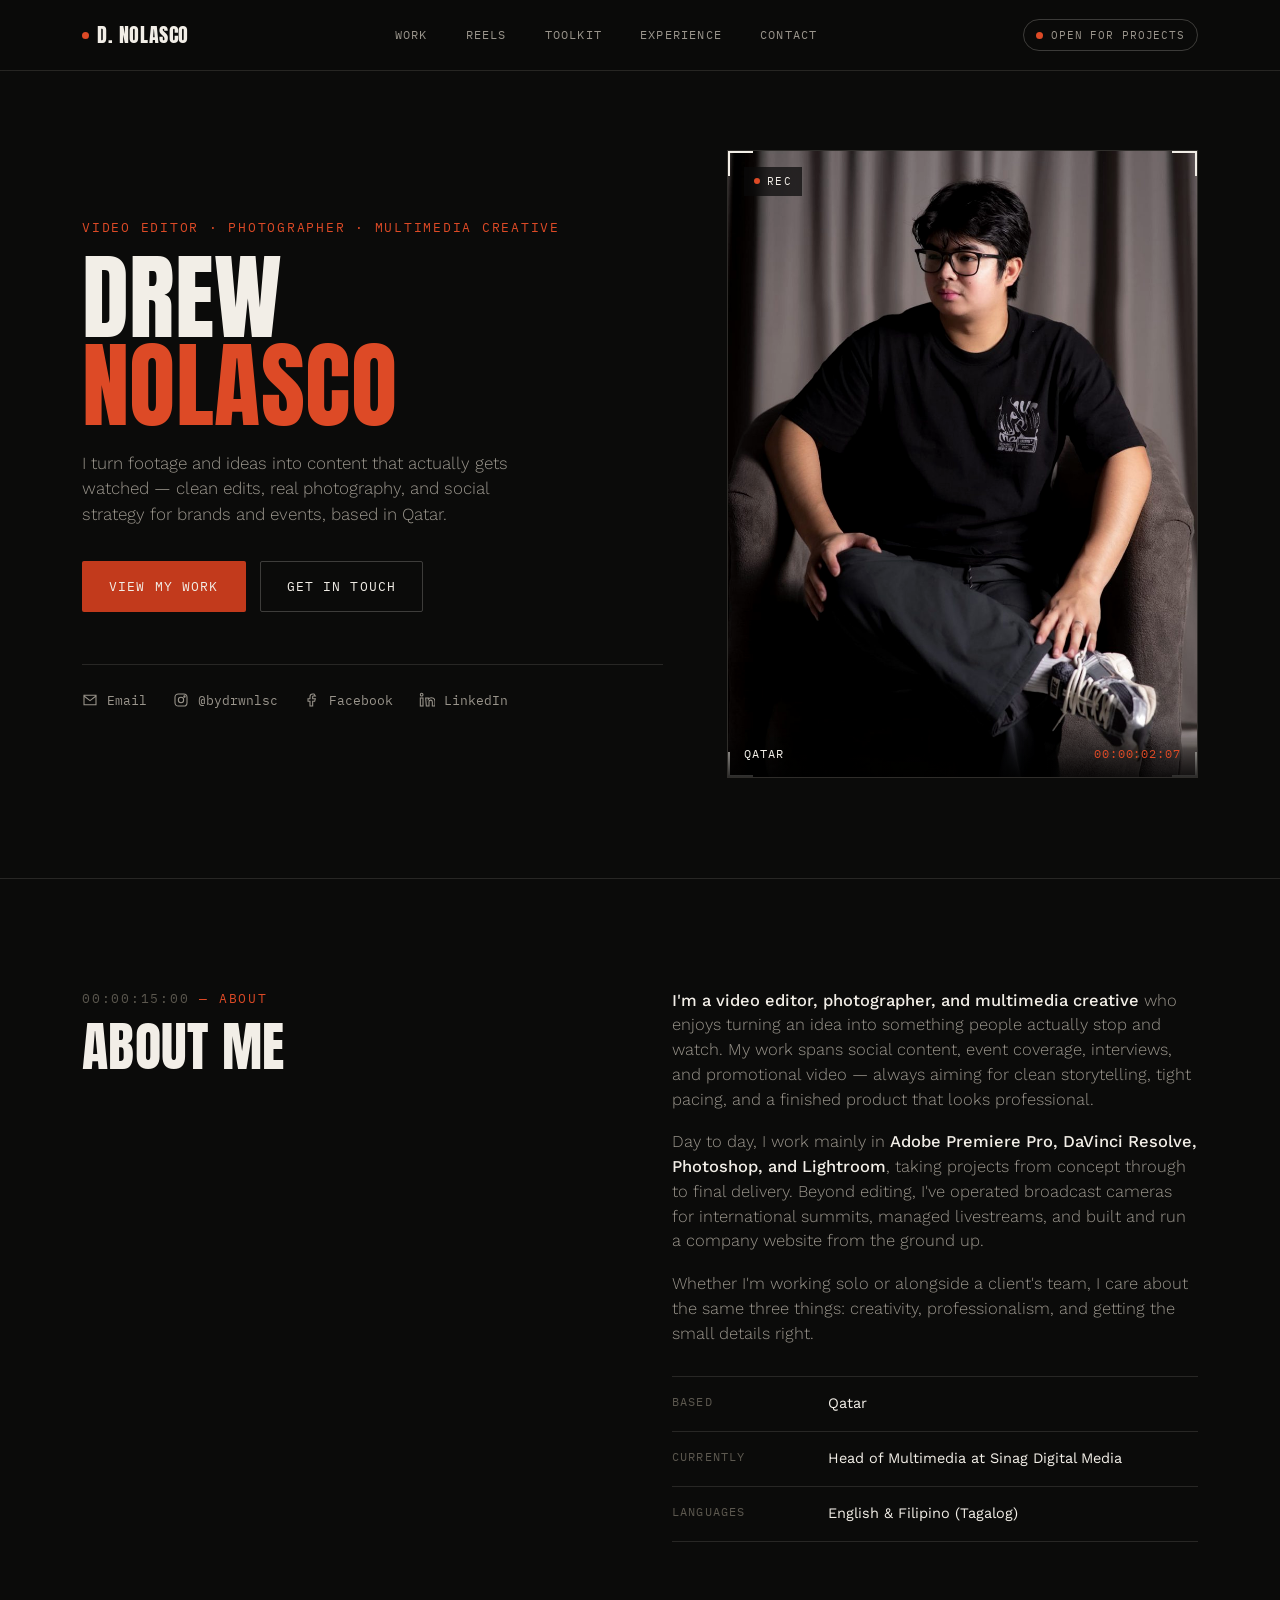
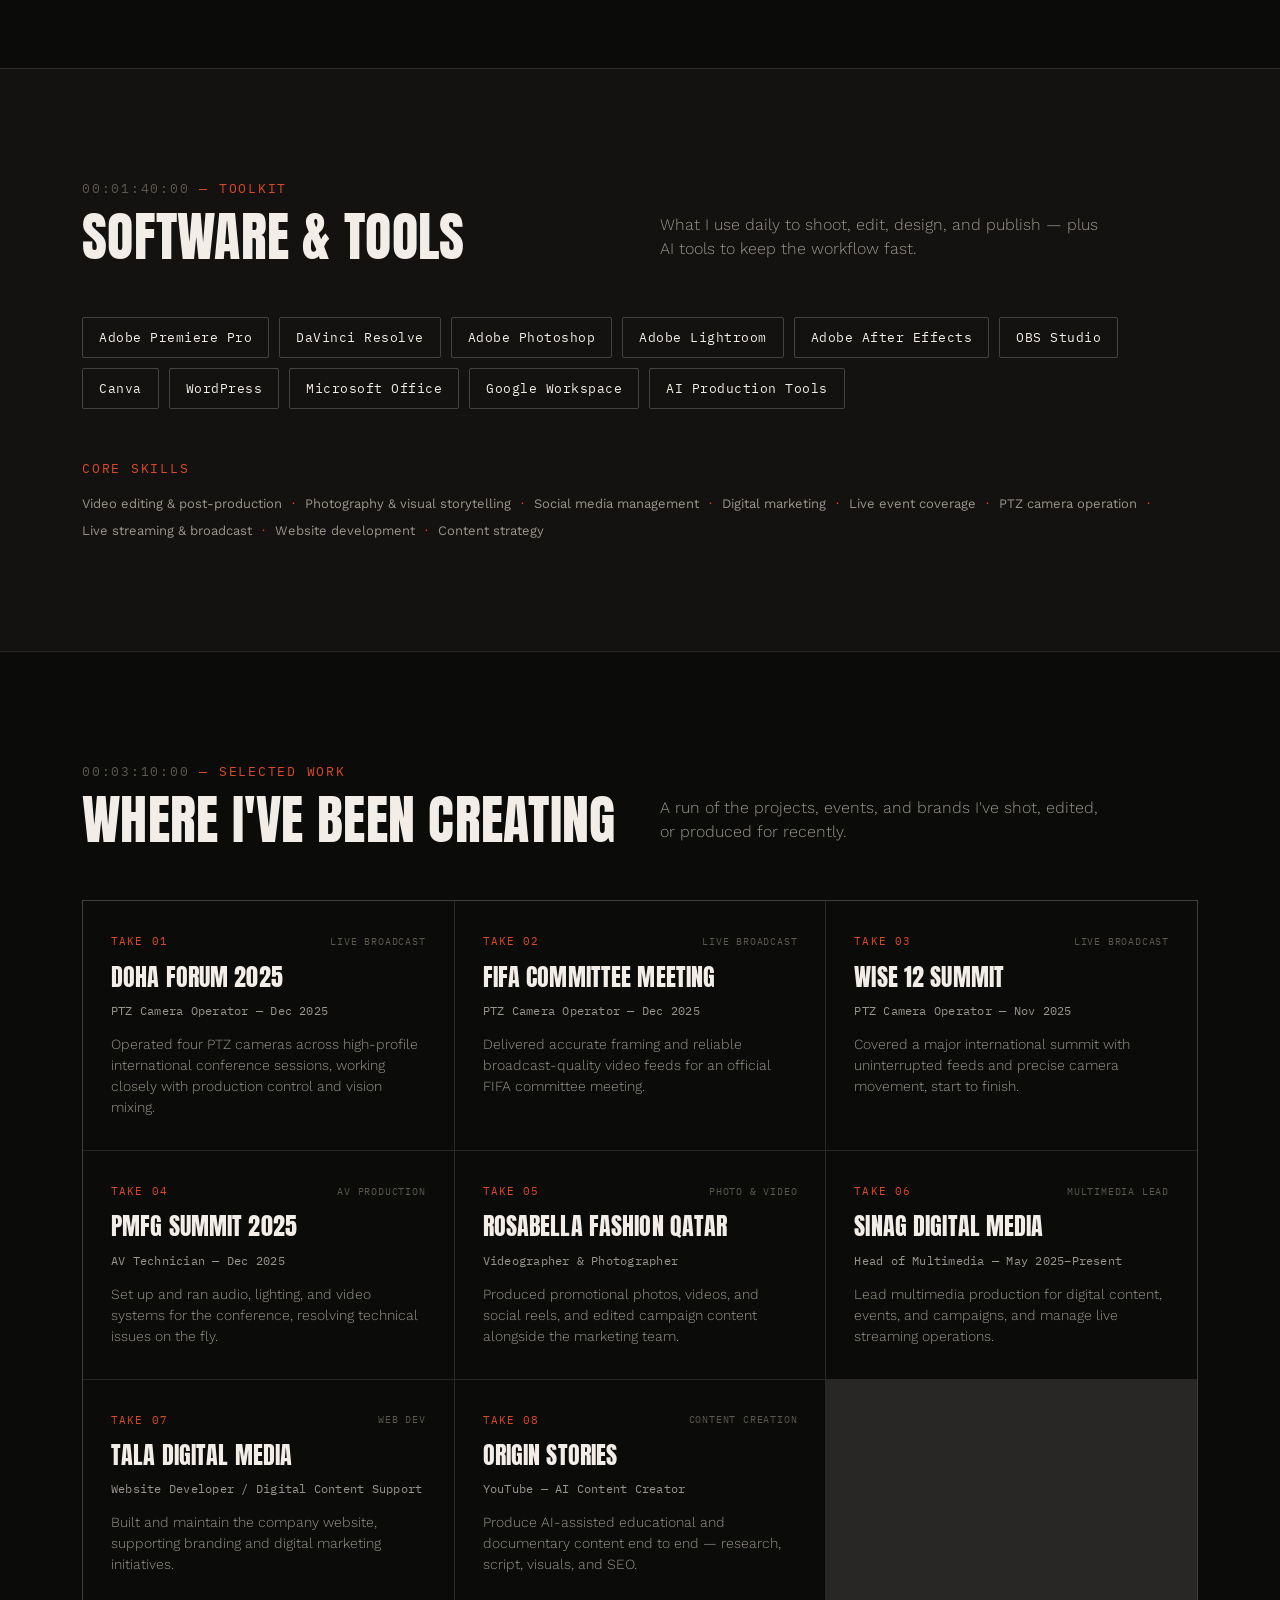
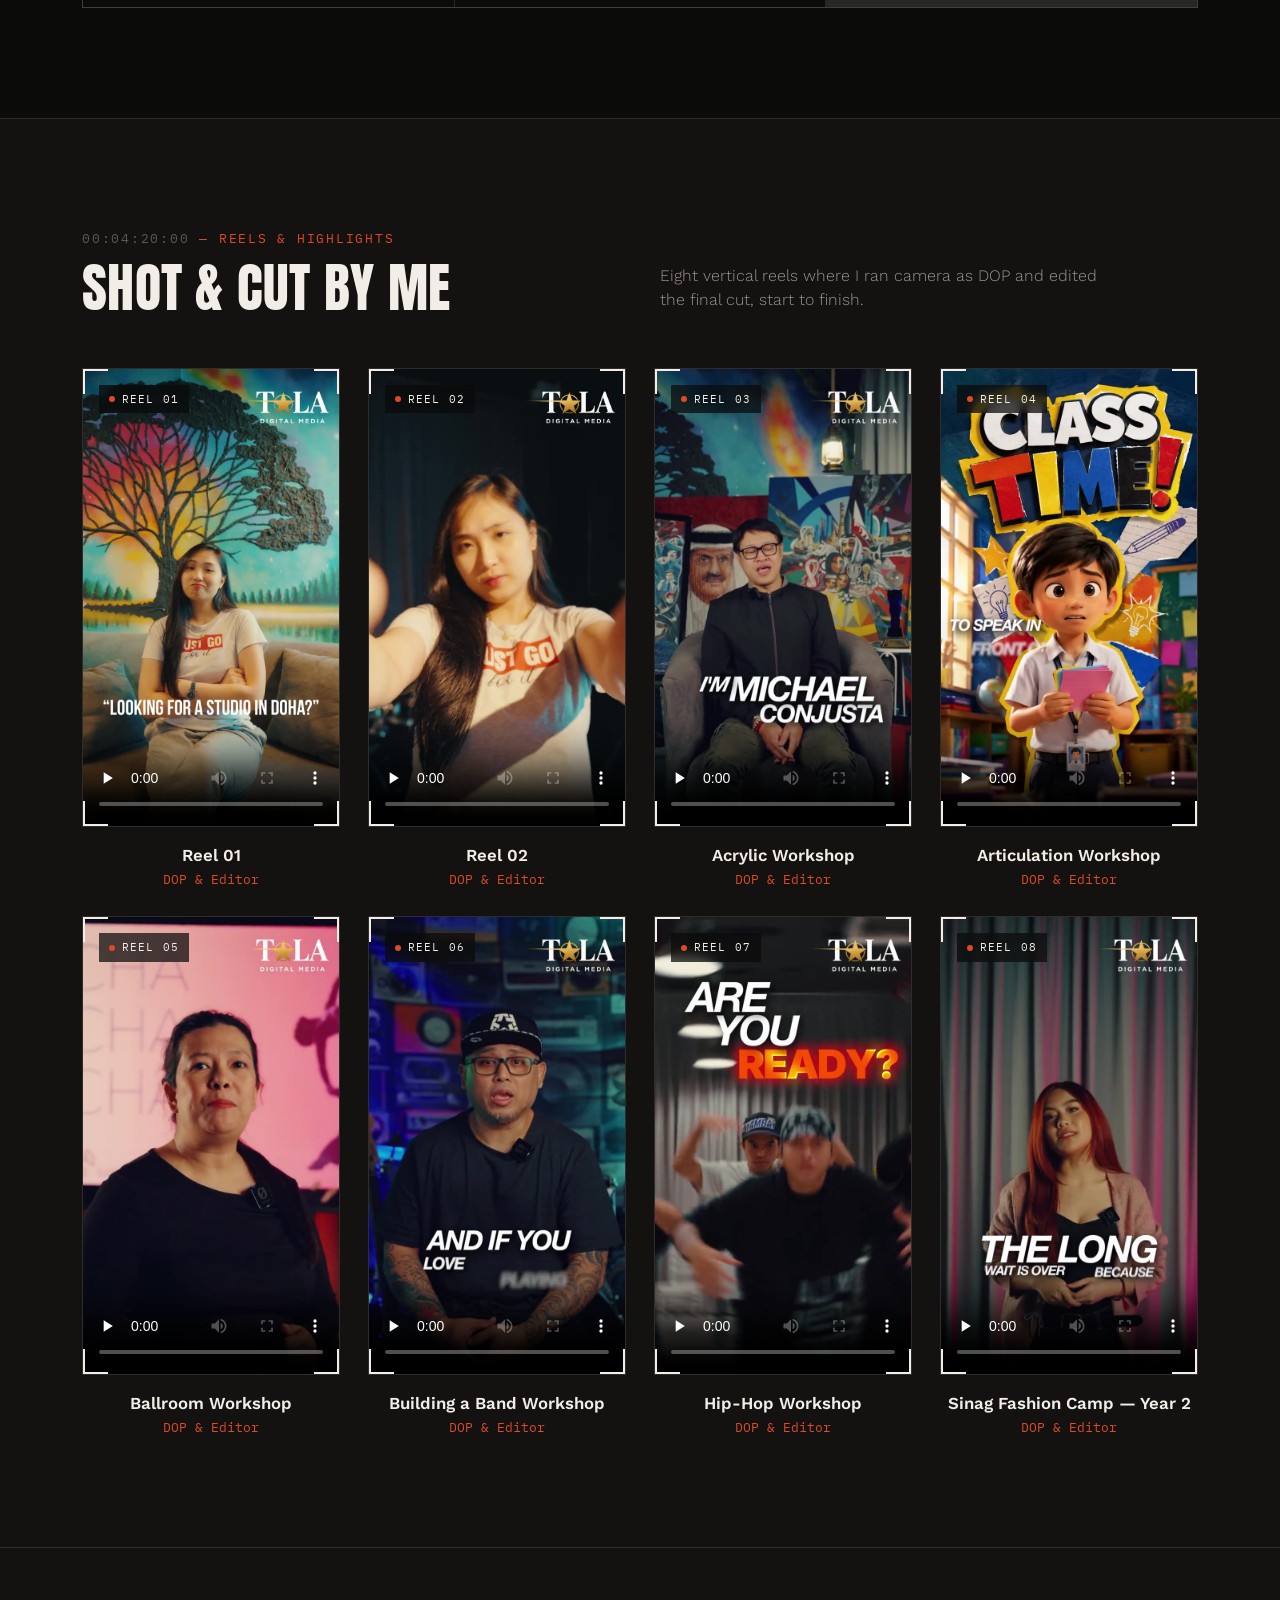
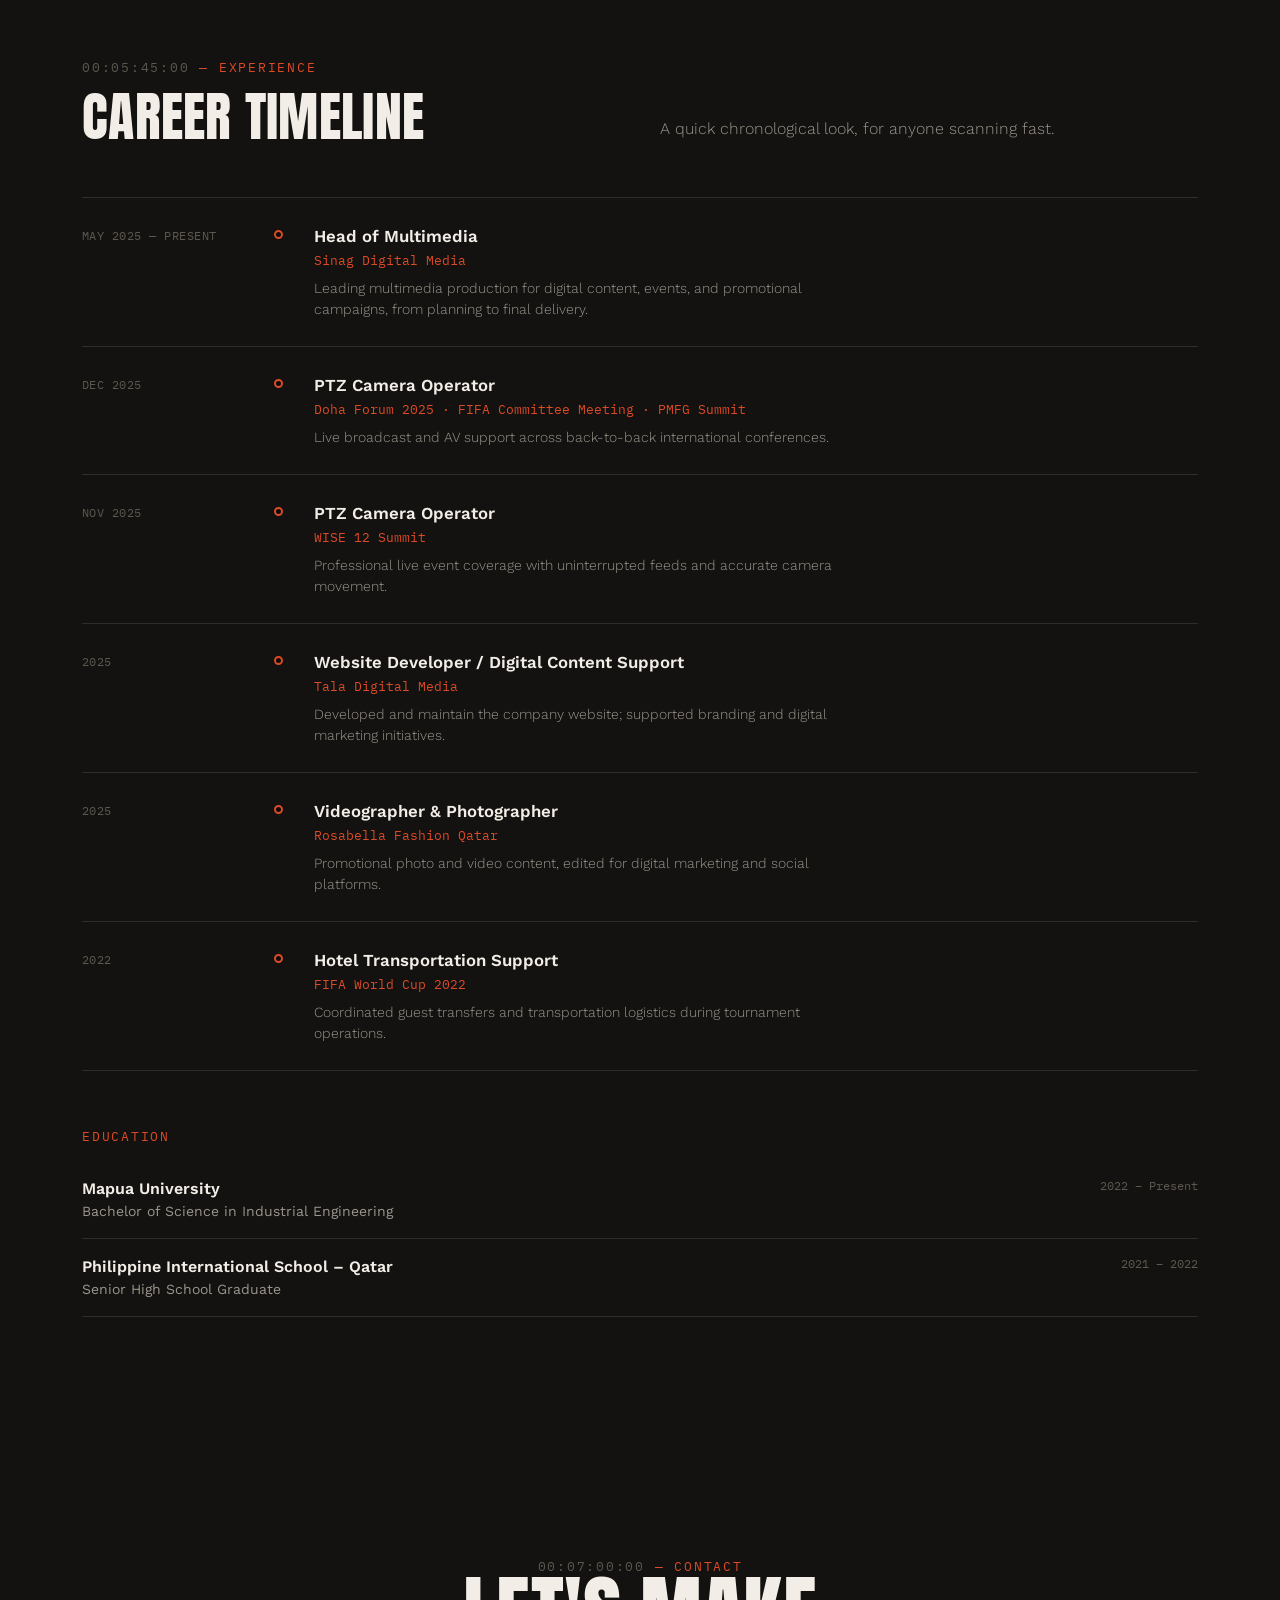
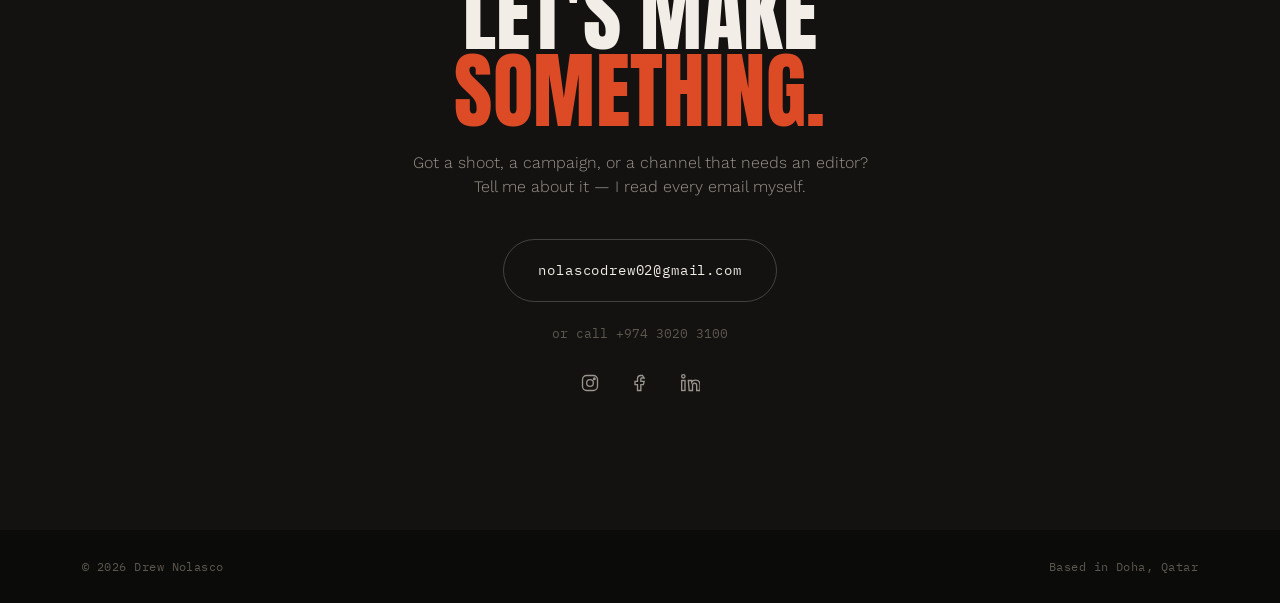
==== commit 541f1a3d: "Update index.html" ====
--- a/index.html
+++ b/index.html
@@ -4,7 +4,7 @@
 <meta charset="UTF-8">
 <meta name="viewport" content="width=device-width, initial-scale=1.0">
 <title>Drew Nolasco — Video Editor, Photographer &amp; Multimedia Creative</title>
-<meta name="description" content="Drew Nolasco is a video editor, photographer, and multimedia creative based in Qatar, working across live broadcast, social content, and brand campaigns.">
+<meta name="description" content="Drew Nolasco is a video editor, photographer, and multimedia creative based in Doha, Qatar working across live broadcast, social content, and brand campaigns.">
 <link rel="preconnect" href="https://fonts.googleapis.com">
 <link rel="preconnect" href="https://fonts.gstatic.com" crossorigin>
 <link href="https://fonts.googleapis.com/css2?family=Anton&family=IBM+Plex+Mono:wght@400;500;600&family=Work+Sans:wght@300;400;500;600;700&display=swap" rel="stylesheet">
@@ -390,7 +390,7 @@
             <div class="school">Mapua University</div>
             <div class="degree">Bachelor of Science in Industrial Engineering</div>
           </div>
-          <div class="yrs">2022 – 2026</div>
+          <div class="yrs">2022 – Present</div>
         </div>
         <div class="edu-item">
           <div>
@@ -430,7 +430,7 @@
   <footer>
     <div class="wrap foot-inner">
       <span>© 2026 Drew Nolasco</span>
-      <span>Based in Qatar</span>
+      <span>Based in Doha, Qatar</span>
     </div>
   </footer>
 </main>
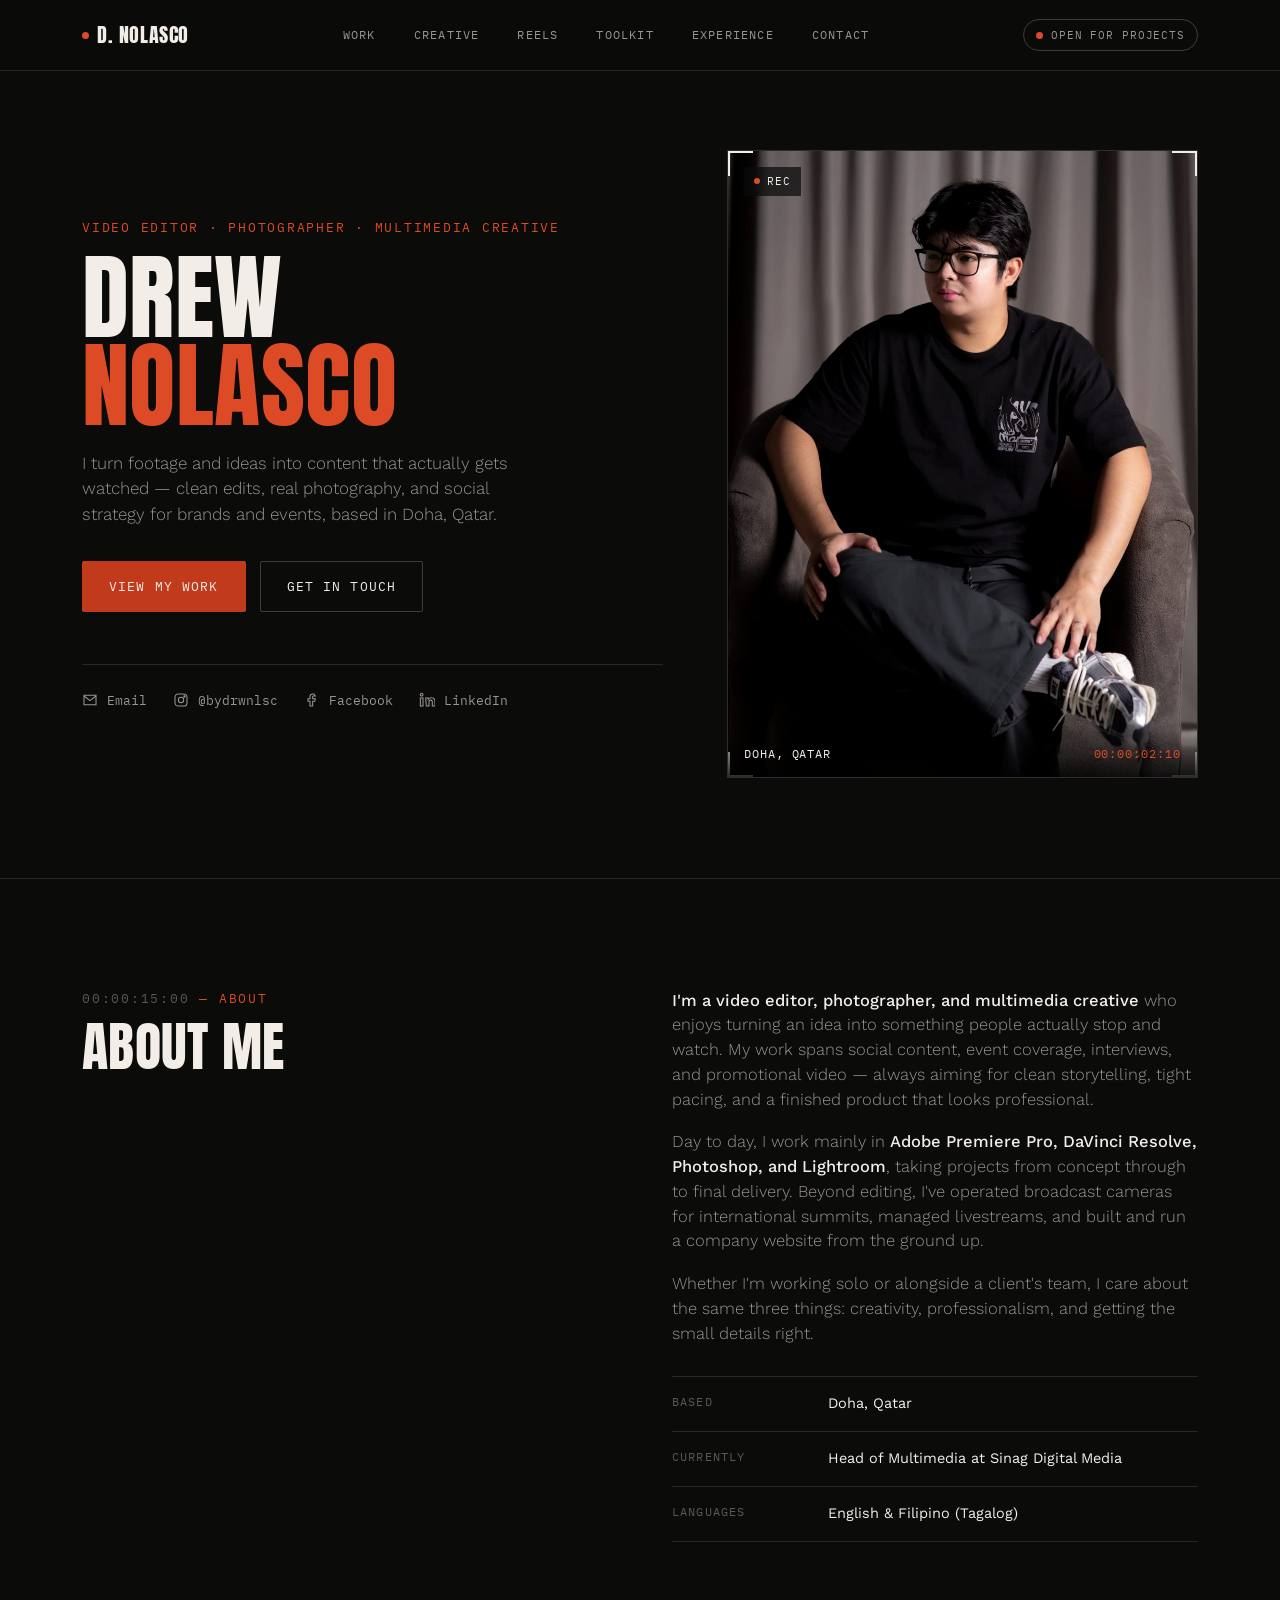
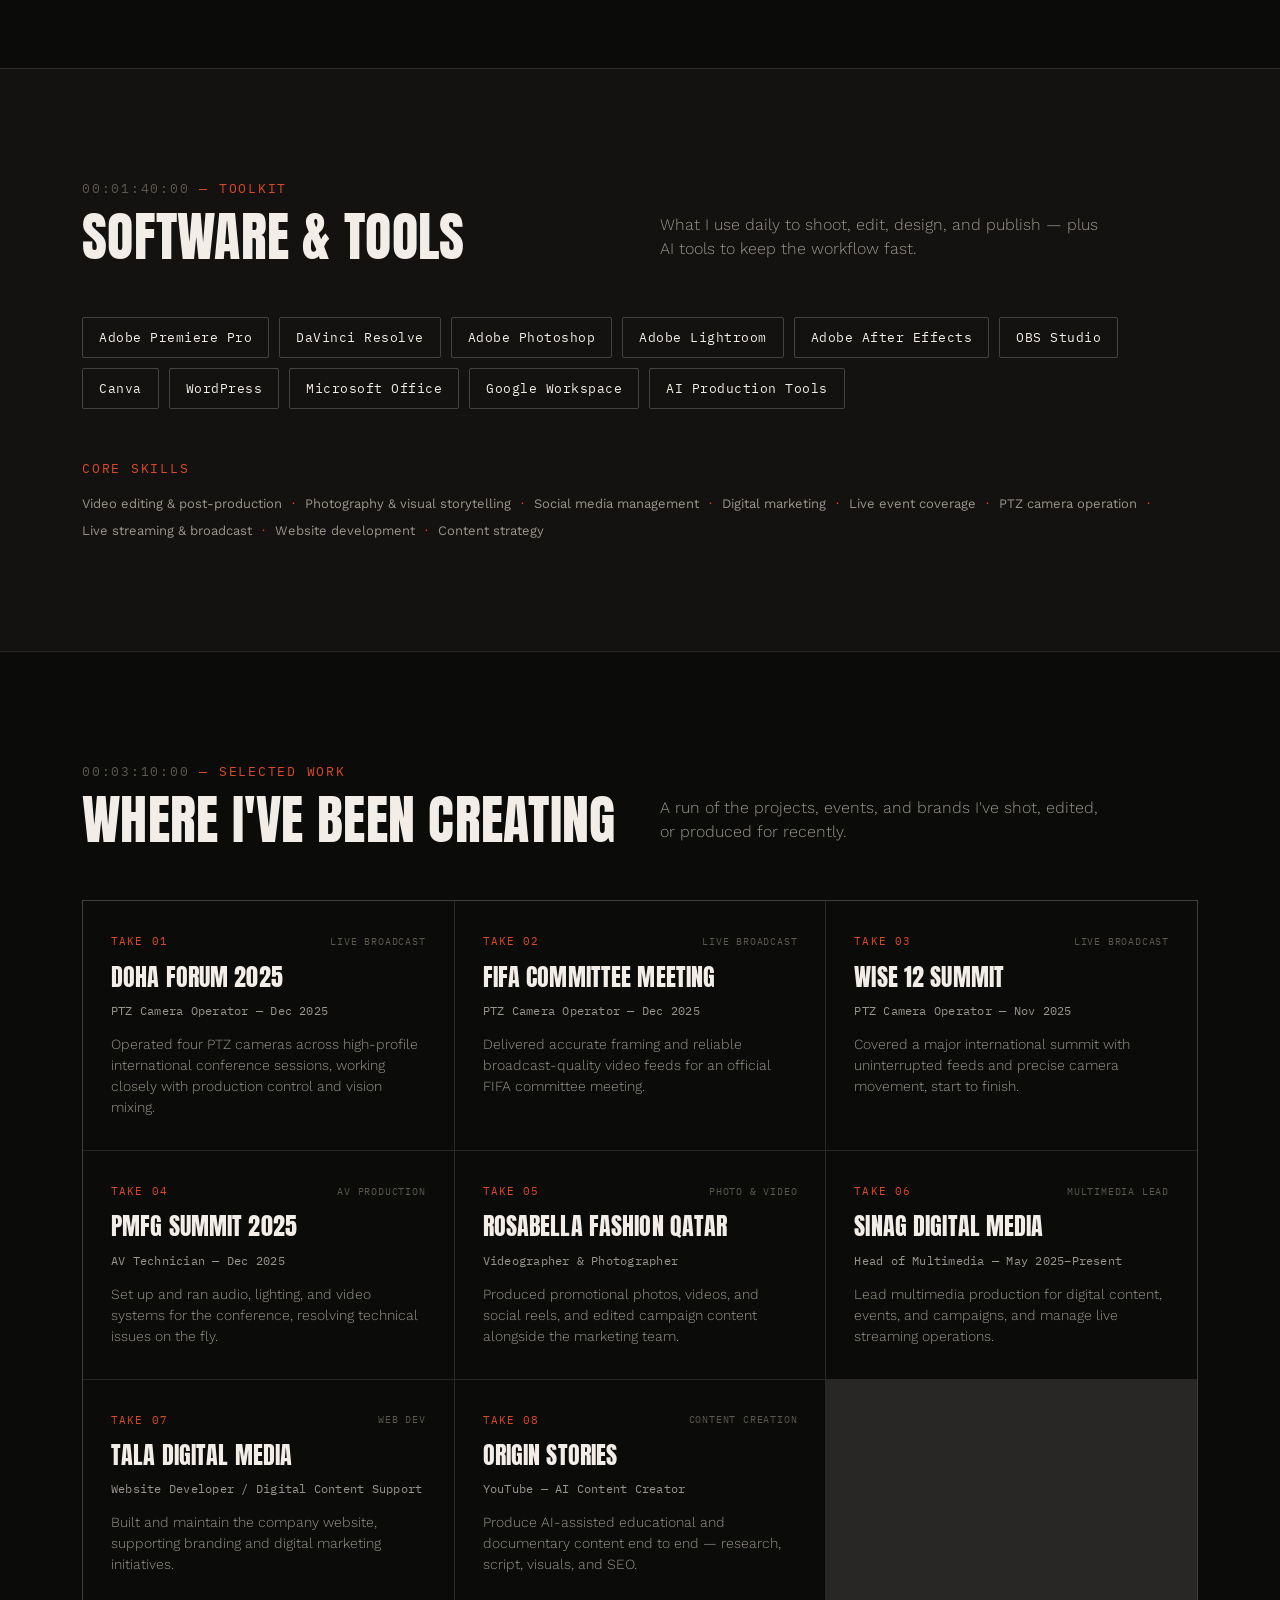
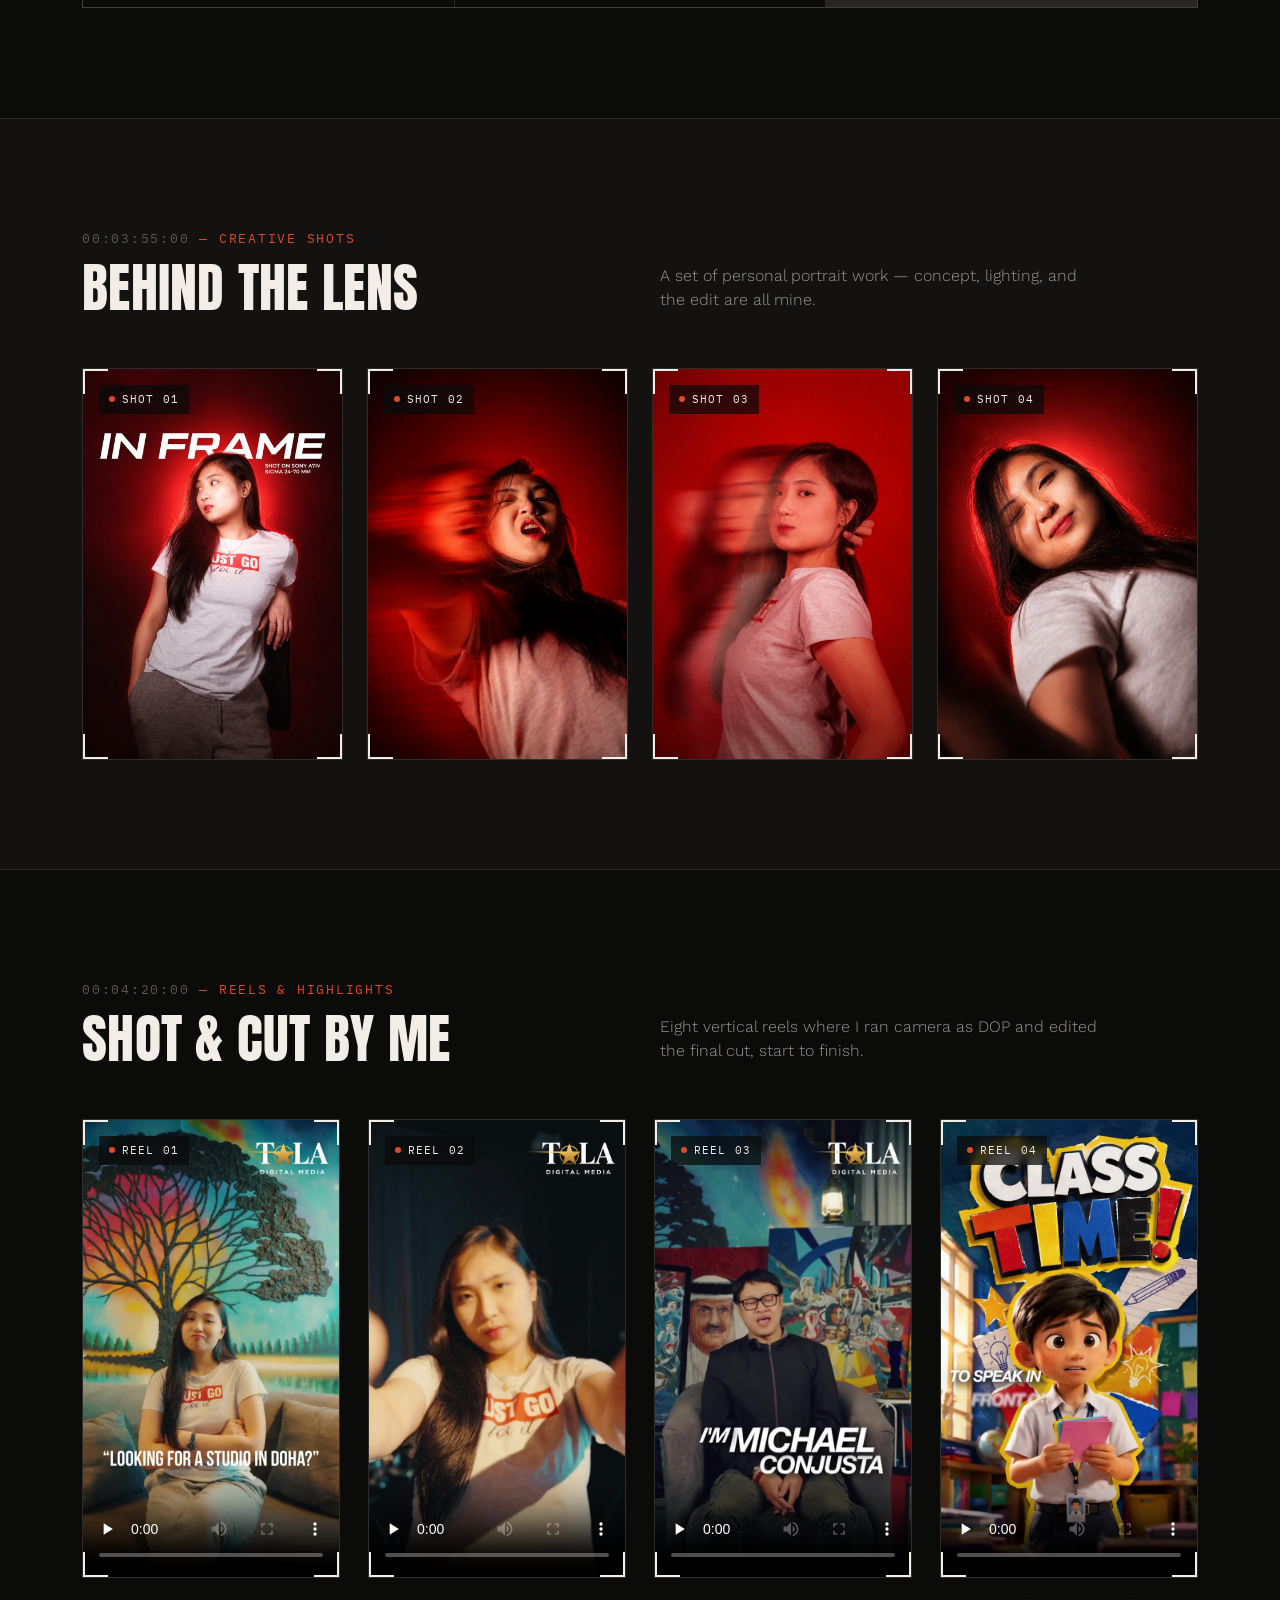
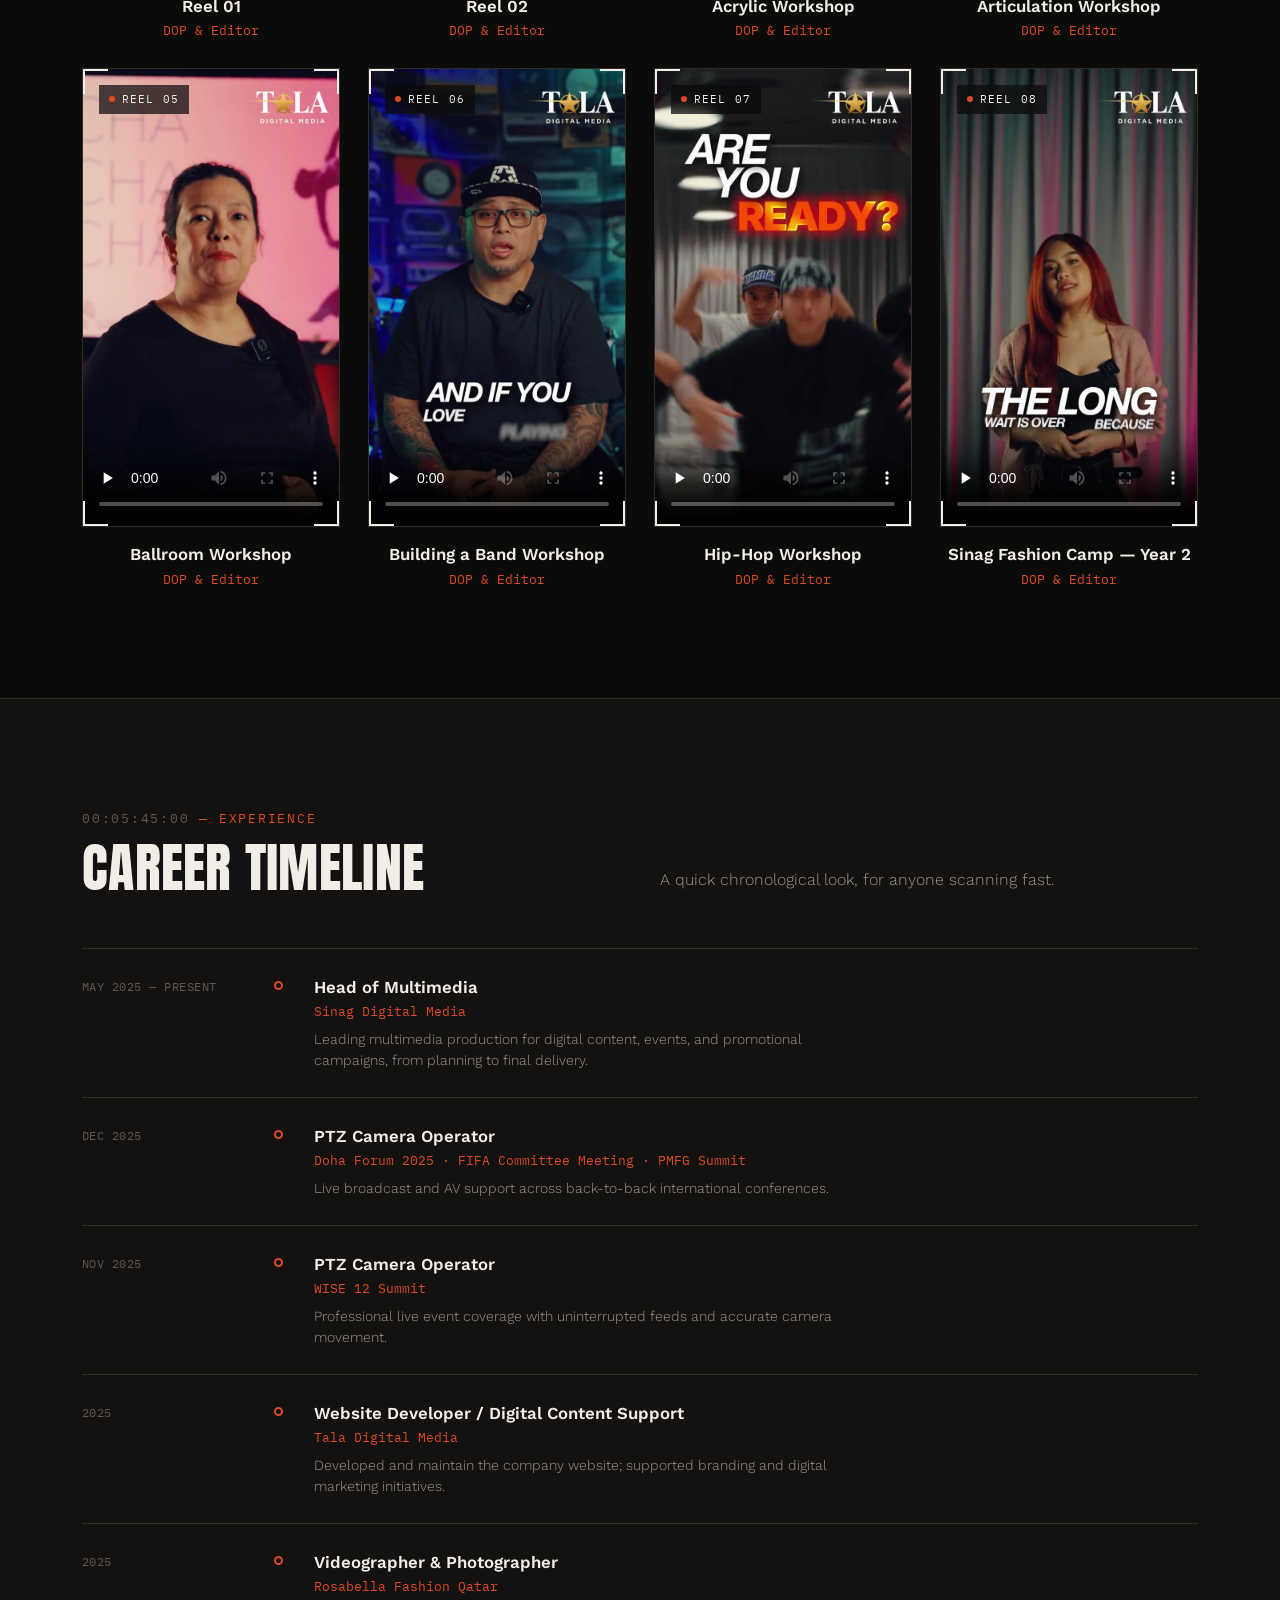
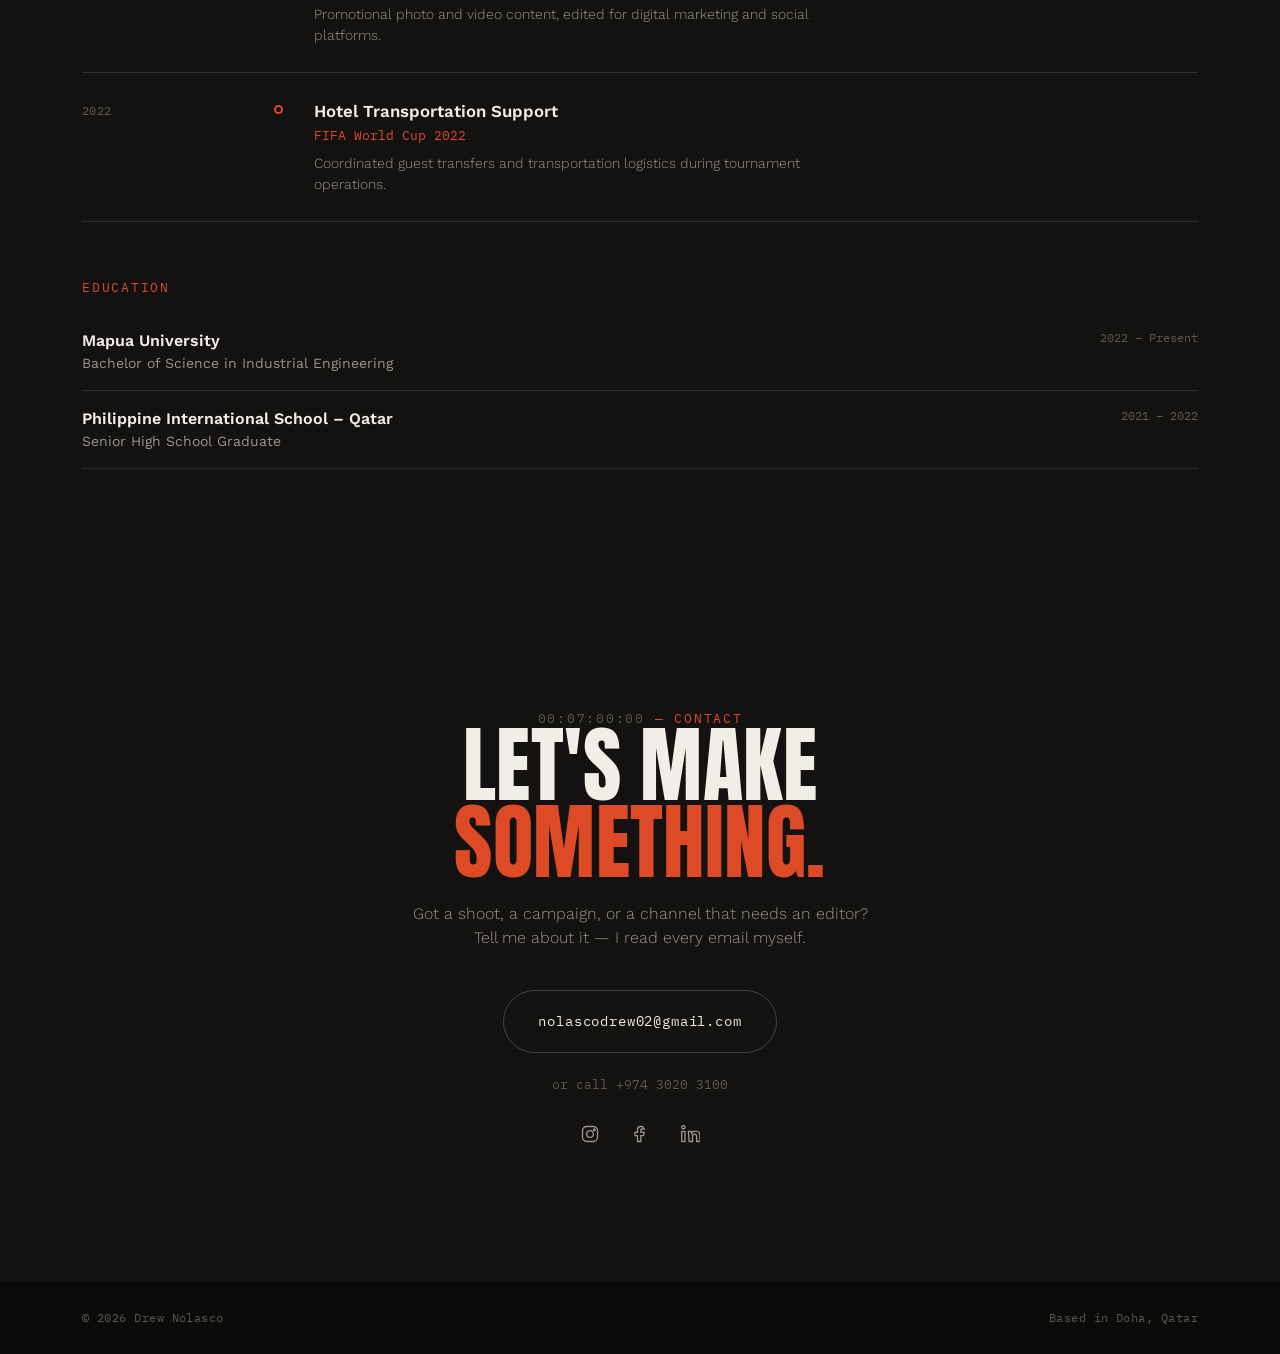
==== commit 77fa68b9: "Add files via upload" ====
--- a/index.html
+++ b/index.html
@@ -4,7 +4,7 @@
 <meta charset="UTF-8">
 <meta name="viewport" content="width=device-width, initial-scale=1.0">
 <title>Drew Nolasco — Video Editor, Photographer &amp; Multimedia Creative</title>
-<meta name="description" content="Drew Nolasco is a video editor, photographer, and multimedia creative based in Doha, Qatar working across live broadcast, social content, and brand campaigns.">
+<meta name="description" content="Drew Nolasco is a video editor, photographer, and multimedia creative based in Doha, Qatar, working across live broadcast, social content, and brand campaigns.">
 <link rel="preconnect" href="https://fonts.googleapis.com">
 <link rel="preconnect" href="https://fonts.gstatic.com" crossorigin>
 <link href="https://fonts.googleapis.com/css2?family=Anton&family=IBM+Plex+Mono:wght@400;500;600&family=Work+Sans:wght@300;400;500;600;700&display=swap" rel="stylesheet">
@@ -17,6 +17,7 @@
     <a href="#top" class="brand"><span class="dot"></span>D. NOLASCO</a>
     <nav class="links">
       <a class="navlink" href="#work">Work</a>
+      <a class="navlink" href="#creative">Creative</a>
       <a class="navlink" href="#reels">Reels</a>
       <a class="navlink" href="#toolkit">Toolkit</a>
       <a class="navlink" href="#experience">Experience</a>
@@ -35,7 +36,7 @@
       <div class="hero-copy">
         <div class="eyebrow">Video Editor · Photographer · Multimedia Creative</div>
         <h1>DREW<br><span class="accent">NOLASCO</span></h1>
-        <p class="hero-tag">I turn footage and ideas into content that actually gets watched — clean edits, real photography, and social strategy for brands and events, based in Qatar.</p>
+        <p class="hero-tag">I turn footage and ideas into content that actually gets watched — clean edits, real photography, and social strategy for brands and events, based in Doha, Qatar.</p>
         <div class="hero-ctas">
           <a href="#work" class="btn btn-primary">View my work</a>
           <a href="#contact" class="btn btn-ghost">Get in touch</a>
@@ -61,11 +62,11 @@
       </div>
 
       <div class="hero-photo-wrap" data-reveal>
-        <div class="frame">
+        <div class="frame tilt">
           <img src="assets/images/hero.jpg" alt="Portrait of Drew Nolasco">
           <span class="corner tl"></span><span class="corner tr"></span><span class="corner bl"></span><span class="corner br"></span>
           <div class="frame-tag"><span class="dot"></span>REC</div>
-          <div class="frame-bar"><span>QATAR</span><span id="tc">00:00:00:00</span></div>
+          <div class="frame-bar"><span>DOHA, QATAR</span><span id="tc">00:00:00:00</span></div>
         </div>
       </div>
     </div>
@@ -83,7 +84,7 @@
         <p>Day to day, I work mainly in <strong>Adobe Premiere Pro, DaVinci Resolve, Photoshop, and Lightroom</strong>, taking projects from concept through to final delivery. Beyond editing, I've operated broadcast cameras for international summits, managed livestreams, and built and run a company website from the ground up.</p>
         <p>Whether I'm working solo or alongside a client's team, I care about the same three things: creativity, professionalism, and getting the small details right.</p>
         <dl class="facts">
-          <div class="fact"><dt>Based</dt><dd>Qatar</dd></div>
+          <div class="fact"><dt>Based</dt><dd>Doha, Qatar</dd></div>
           <div class="fact"><dt>Currently</dt><dd>Head of Multimedia at Sinag Digital Media</dd></div>
           <div class="fact"><dt>Languages</dt><dd>English &amp; Filipino (Tagalog)</dd></div>
         </dl>
@@ -195,8 +196,44 @@
     </div>
   </section>
 
+  <!-- CREATIVE SHOTS -->
+  <section class="section alt" id="creative">
+    <div class="wrap">
+      <div class="section-head" data-reveal>
+        <div>
+          <div class="eyebrow"><span class="tc">00:03:55:00</span> — Creative shots</div>
+          <h2>Behind the lens</h2>
+        </div>
+        <p>A set of personal portrait work — concept, lighting, and the edit are all mine.</p>
+      </div>
+
+      <div class="creative-grid" data-reveal>
+        <div class="creative-frame tilt">
+          <img src="assets/images/creative-01.jpg" alt="Red-lit portrait, motion blur, creative photography by Drew Nolasco">
+          <span class="corner tl"></span><span class="corner tr"></span><span class="corner bl"></span><span class="corner br"></span>
+          <div class="frame-tag"><span class="dot"></span>SHOT 01</div>
+        </div>
+        <div class="creative-frame tilt">
+          <img src="assets/images/creative-02.jpg" alt="Red-lit portrait with double exposure effect, creative photography by Drew Nolasco">
+          <span class="corner tl"></span><span class="corner tr"></span><span class="corner bl"></span><span class="corner br"></span>
+          <div class="frame-tag"><span class="dot"></span>SHOT 02</div>
+        </div>
+        <div class="creative-frame tilt">
+          <img src="assets/images/creative-03.jpg" alt="Low-angle red-lit portrait, creative photography by Drew Nolasco">
+          <span class="corner tl"></span><span class="corner tr"></span><span class="corner bl"></span><span class="corner br"></span>
+          <div class="frame-tag"><span class="dot"></span>SHOT 03</div>
+        </div>
+        <div class="creative-frame tilt">
+          <img src="assets/images/creative-04.jpg" alt="Red-lit portrait, creative photography by Drew Nolasco">
+          <span class="corner tl"></span><span class="corner tr"></span><span class="corner bl"></span><span class="corner br"></span>
+          <div class="frame-tag"><span class="dot"></span>SHOT 04</div>
+        </div>
+      </div>
+    </div>
+  </section>
+
   <!-- REELS -->
-  <section class="section alt" id="reels">
+  <section class="section" id="reels">
     <div class="wrap">
       <div class="section-head" data-reveal>
         <div>
@@ -208,7 +245,7 @@
 
       <div class="reels-grid" data-reveal>
         <div class="reel-card">
-          <div class="frame reel-frame">
+          <div class="frame reel-frame tilt">
             <video controls playsinline preload="none" poster="assets/video/poster-01.jpg">
               <source src="assets/video/reel-01.mp4" type="video/mp4">
             </video>
@@ -221,7 +258,7 @@
           </div>
         </div>
         <div class="reel-card">
-          <div class="frame reel-frame">
+          <div class="frame reel-frame tilt">
             <video controls playsinline preload="none" poster="assets/video/poster-02.jpg">
               <source src="assets/video/reel-02.mp4" type="video/mp4">
             </video>
@@ -234,7 +271,7 @@
           </div>
         </div>
         <div class="reel-card">
-          <div class="frame reel-frame">
+          <div class="frame reel-frame tilt">
             <video controls playsinline preload="none" poster="assets/video/poster-acrylic.jpg">
               <source src="assets/video/reel-acrylic.mp4" type="video/mp4">
             </video>
@@ -247,7 +284,7 @@
           </div>
         </div>
         <div class="reel-card">
-          <div class="frame reel-frame">
+          <div class="frame reel-frame tilt">
             <video controls playsinline preload="none" poster="assets/video/poster-articulation.jpg">
               <source src="assets/video/reel-articulation.mp4" type="video/mp4">
             </video>
@@ -260,7 +297,7 @@
           </div>
         </div>
         <div class="reel-card">
-          <div class="frame reel-frame">
+          <div class="frame reel-frame tilt">
             <video controls playsinline preload="none" poster="assets/video/poster-ballroom.jpg">
               <source src="assets/video/reel-ballroom.mp4" type="video/mp4">
             </video>
@@ -273,7 +310,7 @@
           </div>
         </div>
         <div class="reel-card">
-          <div class="frame reel-frame">
+          <div class="frame reel-frame tilt">
             <video controls playsinline preload="none" poster="assets/video/poster-building-a-band.jpg">
               <source src="assets/video/reel-building-a-band.mp4" type="video/mp4">
             </video>
@@ -286,7 +323,7 @@
           </div>
         </div>
         <div class="reel-card">
-          <div class="frame reel-frame">
+          <div class="frame reel-frame tilt">
             <video controls playsinline preload="none" poster="assets/video/poster-hip-hop.jpg">
               <source src="assets/video/reel-hip-hop.mp4" type="video/mp4">
             </video>
@@ -299,7 +336,7 @@
           </div>
         </div>
         <div class="reel-card">
-          <div class="frame reel-frame">
+          <div class="frame reel-frame tilt">
             <video controls playsinline preload="none" poster="assets/video/poster-fashion-camp.jpg">
               <source src="assets/video/reel-fashion-camp.mp4" type="video/mp4">
             </video>
--- a/css/style.css
+++ b/css/style.css
@@ -33,6 +33,13 @@
 
   ::selection{background:var(--red);color:var(--cream);}
 
+  /* ---------- 3D TILT ---------- */
+  .tilt{transform-style:preserve-3d;transition:transform .15s ease-out, box-shadow .3s ease;will-change:transform;}
+  .tilt:hover{box-shadow:0 24px 48px -20px rgba(0,0,0,0.6);}
+  @media (prefers-reduced-motion: reduce){
+    .tilt{transition:none;}
+  }
+
   a:focus-visible, button:focus-visible, .navlink:focus-visible{
     outline:2px solid var(--red-bright);
     outline-offset:4px;
@@ -147,7 +154,7 @@
   .social-item:hover{color:var(--red-bright);}
   .social-item svg{width:16px;height:16px;flex:none;}
 
-  .hero-photo-wrap{position:relative;}
+  .hero-photo-wrap{position:relative;perspective:1000px;}
   .frame{
     position:relative;
     border:1px solid var(--line);
@@ -180,8 +187,14 @@
   }
   #tc{color:var(--red-bright);font-variant-numeric:tabular-nums;}
 
+  /* ---------- CREATIVE SHOTS ---------- */
+  .creative-grid{display:grid;grid-template-columns:repeat(4,1fr);gap:24px;perspective:1200px;}
+  .creative-frame{position:relative;border:1px solid var(--line);aspect-ratio:2/3;overflow:hidden;background:var(--bg-panel);}
+  .creative-frame img{width:100%;height:100%;object-fit:cover;transition:transform .5s ease;}
+  .creative-frame:hover img{transform:scale(1.04);}
+
   /* ---------- REELS ---------- */
-  .reels-grid{display:grid;grid-template-columns:repeat(4,1fr);gap:28px;}
+  .reels-grid{display:grid;grid-template-columns:repeat(4,1fr);gap:28px;perspective:1200px;}
   .reel-frame{aspect-ratio:9/16;}
   .reel-frame video{width:100%;height:100%;object-fit:cover;display:block;background:#000;}
   .reel-meta{margin-top:16px;text-align:center;}
@@ -295,6 +308,7 @@
     .section-head{grid-template-columns:1fr;}
     .work-grid{grid-template-columns:repeat(2,1fr);}
     .reels-grid{grid-template-columns:repeat(2,1fr);}
+    .creative-grid{grid-template-columns:repeat(2,1fr);}
     .section{padding:80px 0;}
     .contact{padding:90px 0;}
     nav.links{
@@ -328,6 +342,7 @@
     .work-grid{grid-template-columns:1fr;}
     .work-card{padding:24px 20px;}
     .reels-grid{grid-template-columns:1fr;max-width:280px;margin:0 auto;}
+    .creative-grid{grid-template-columns:1fr;max-width:280px;margin:0 auto;}
     .t-item{grid-template-columns:24px 1fr;}
     .t-date{grid-column:1 / -1;order:-1;padding-top:0;margin-bottom:6px;}
     .fact{grid-template-columns:1fr;gap:4px;}
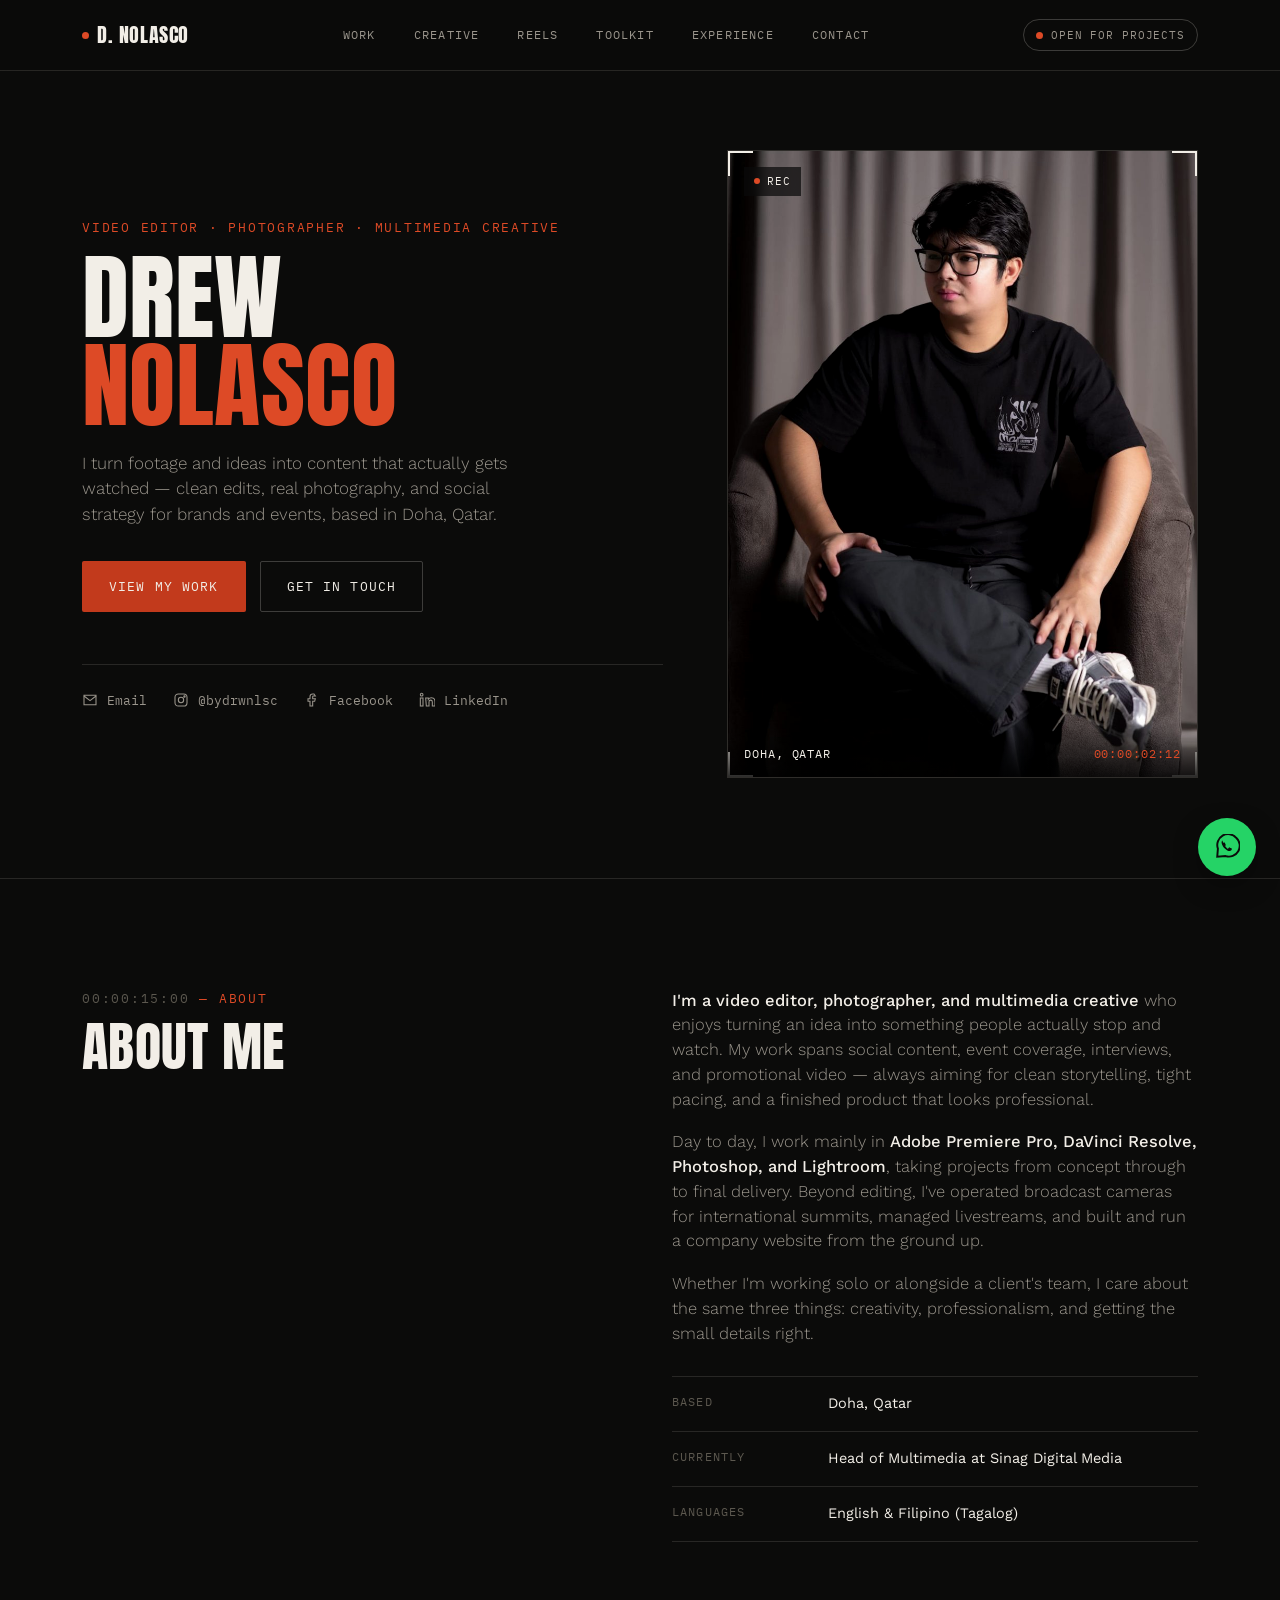
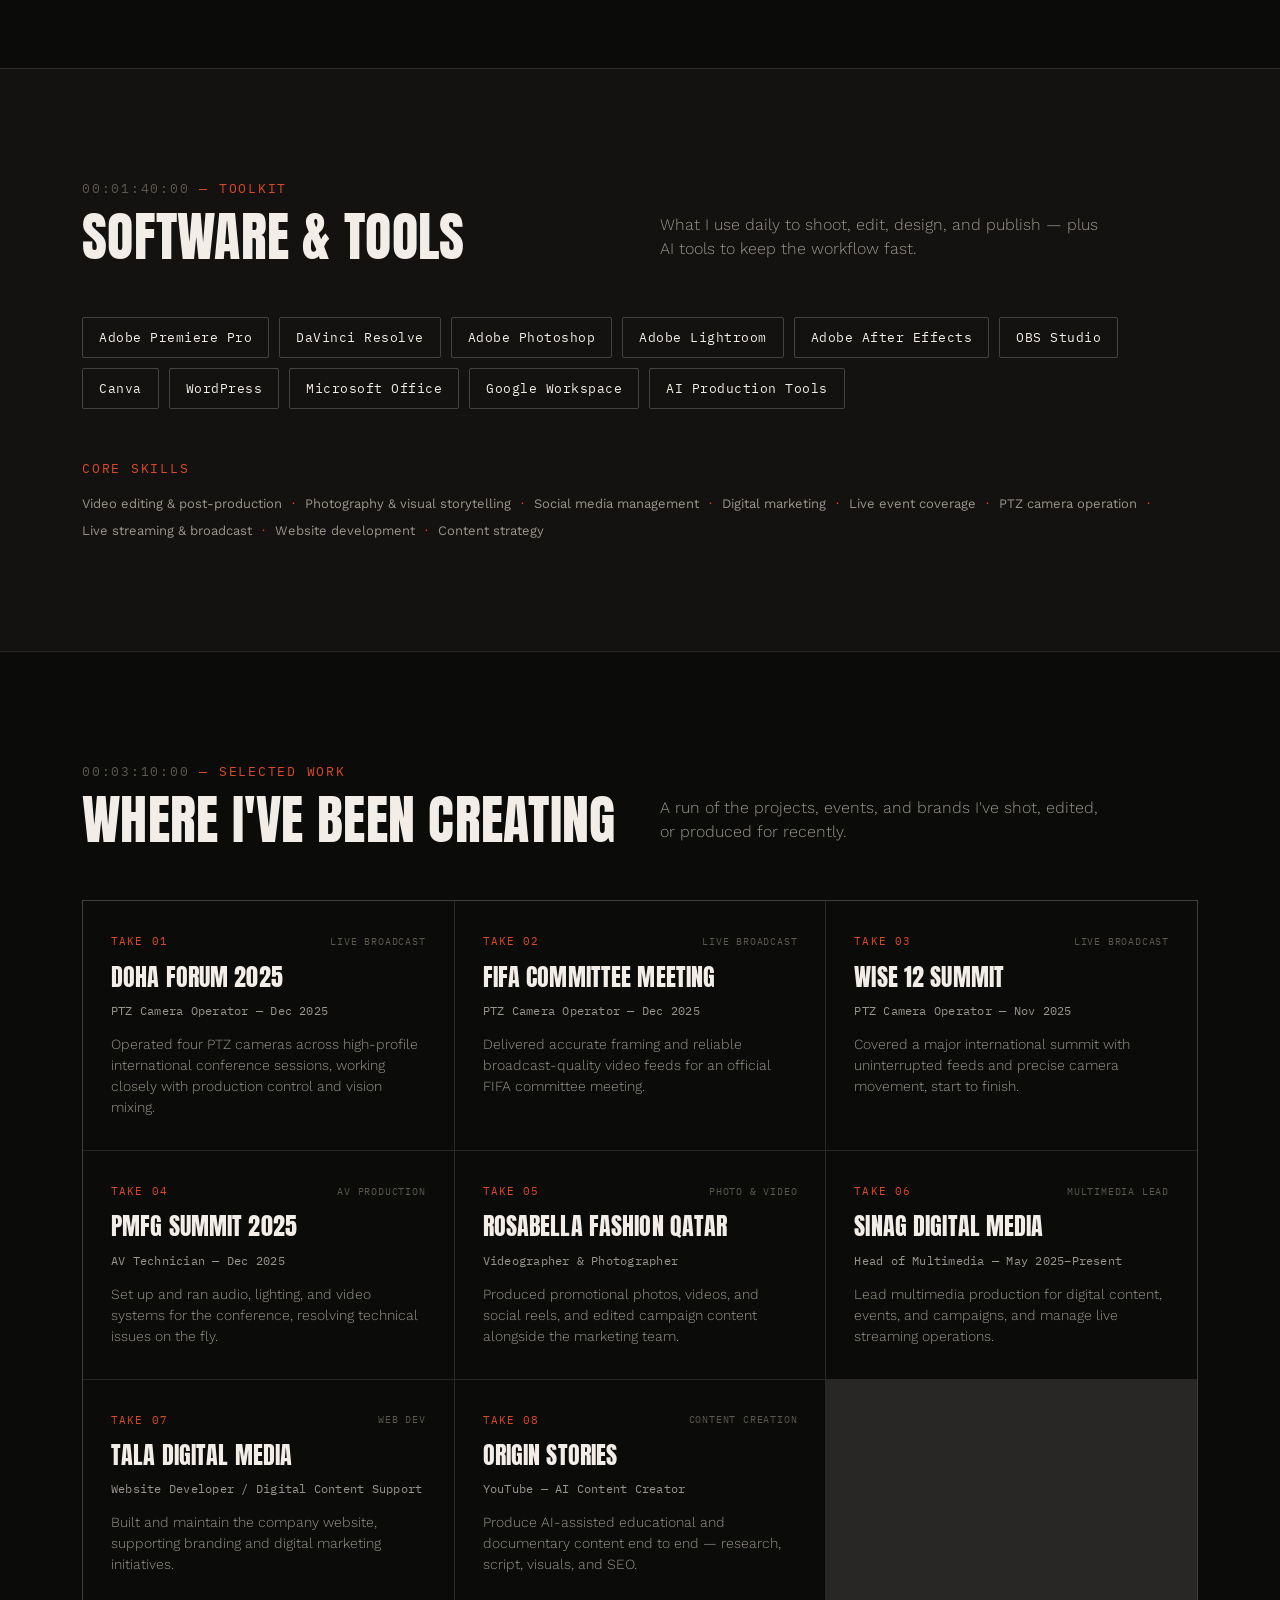
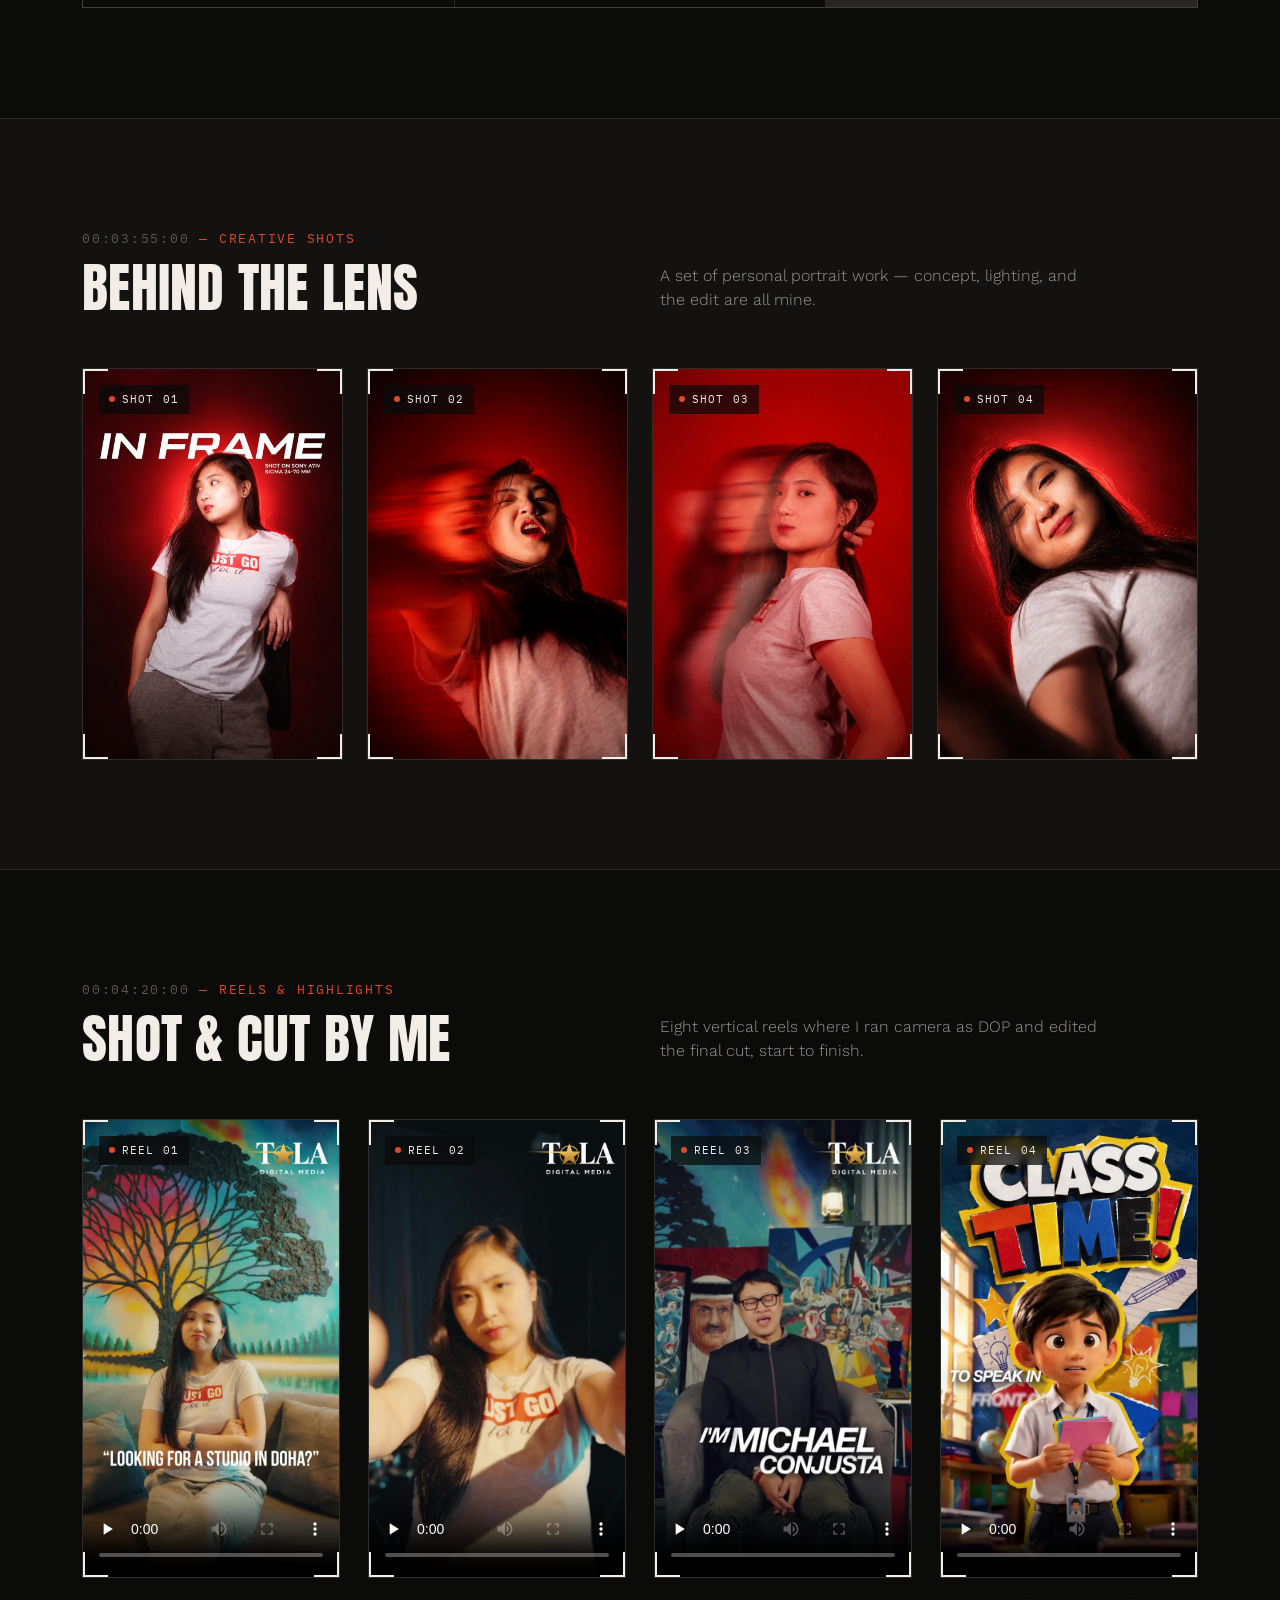
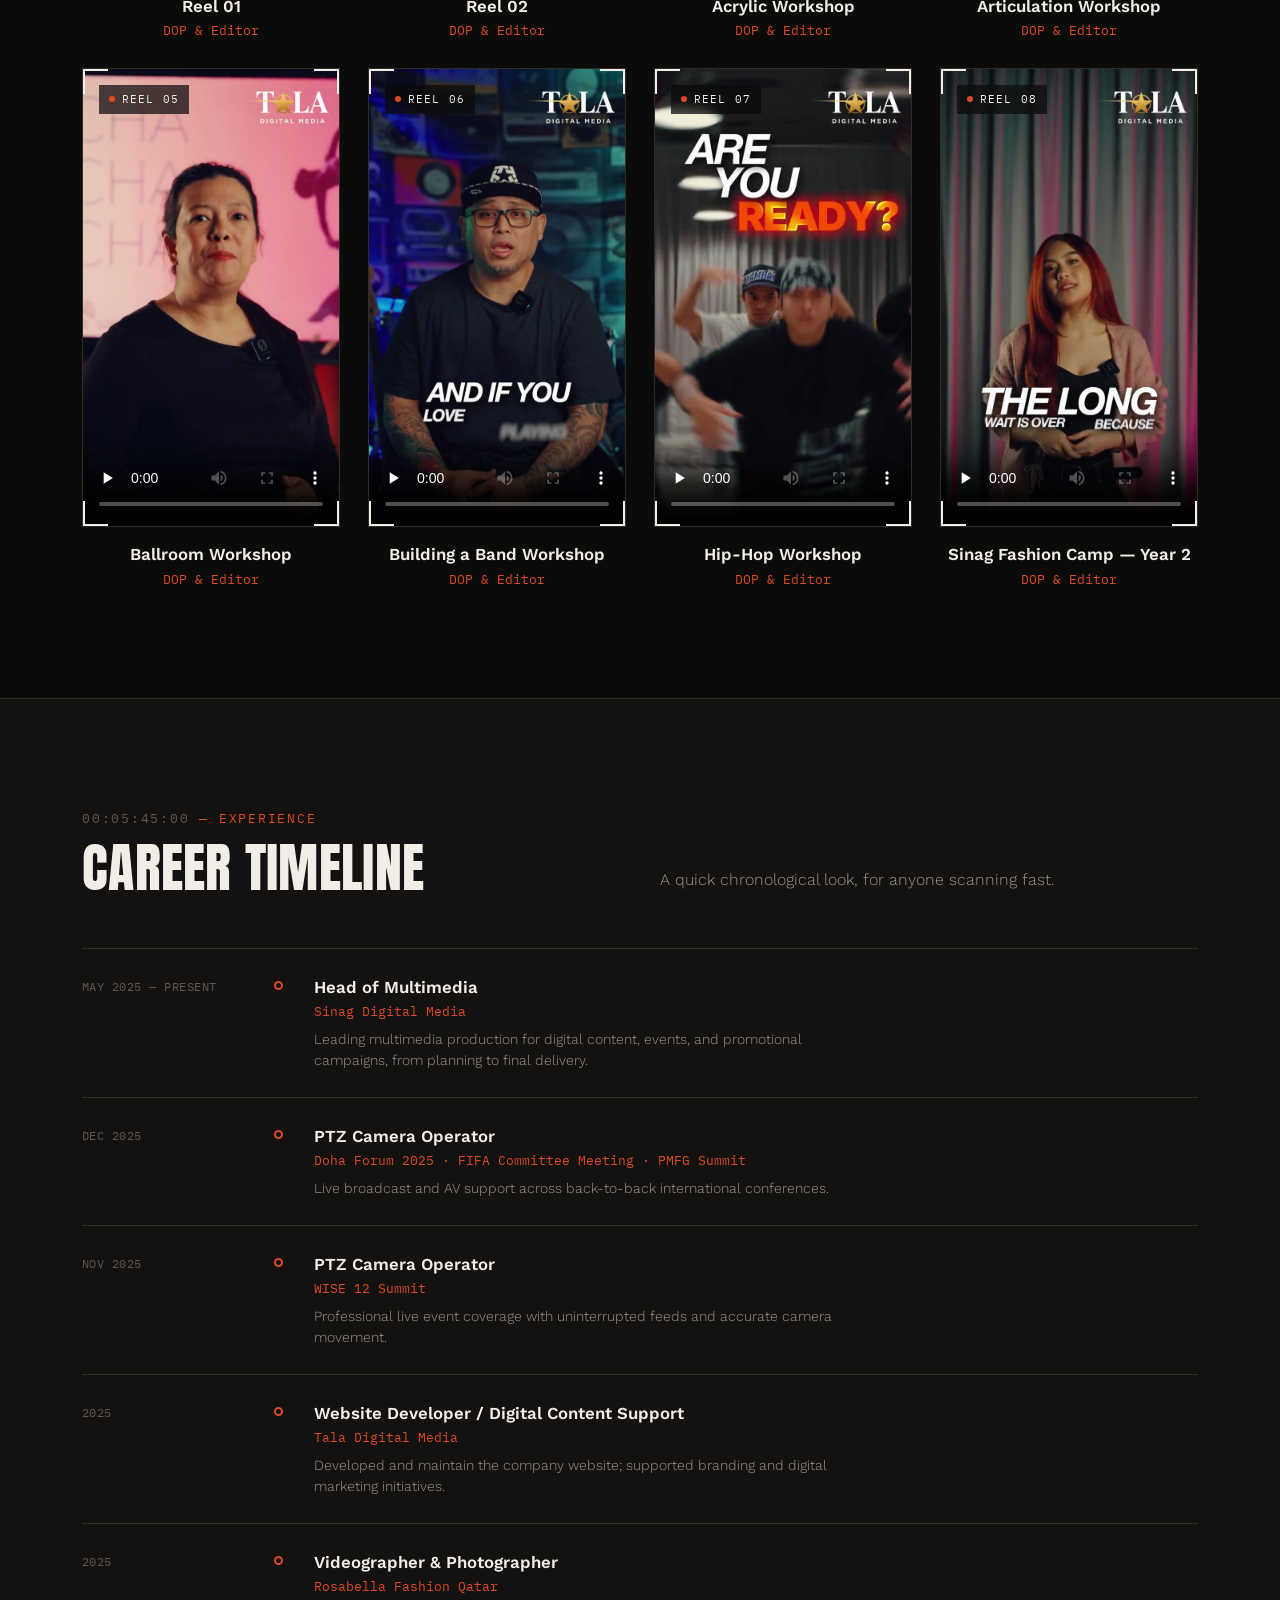
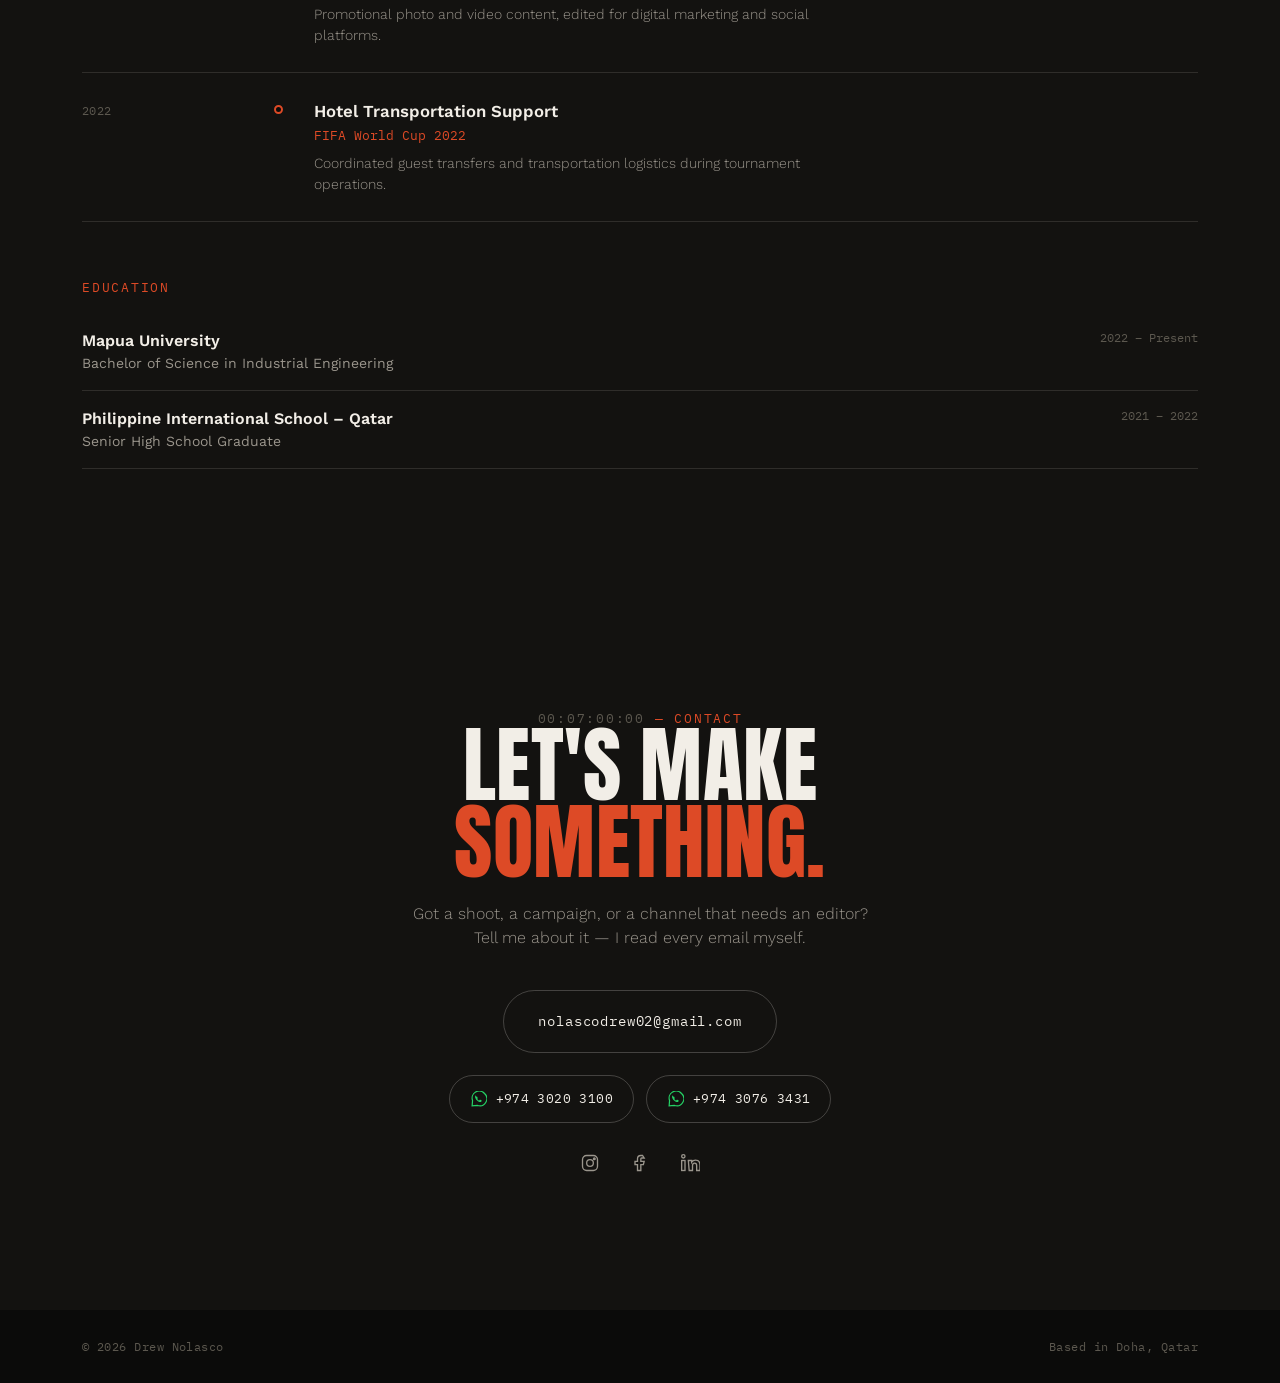
==== commit e790381f: "Add files via upload" ====
--- a/index.html
+++ b/index.html
@@ -448,7 +448,16 @@
       <p data-reveal>Got a shoot, a campaign, or a channel that needs an editor? Tell me about it — I read every email myself.</p>
       <div class="contact-cta" data-reveal>
         <a class="mail-btn" href="mailto:nolascodrew02@gmail.com">nolascodrew02@gmail.com</a>
-        <div class="contact-phone">or call +974 3020 3100</div>
+        <div class="whatsapp-row">
+          <a class="wa-btn" href="https://wa.me/97430203100" target="_blank" rel="noopener">
+            <svg viewBox="0 0 24 24" fill="none" stroke="currentColor" stroke-width="1.7"><path d="M20.5 3.5a10 10 0 0 0-16.9 10L3 21l7.7-.6A10 10 0 0 0 20.5 3.5Z"/><path d="M8.5 8.3c.2-.5.4-.5.6-.5h.5c.2 0 .4 0 .5.4.2.5.6 1.6.7 1.7.1.1.1.3 0 .5-.1.2-.2.3-.3.4-.2.2-.3.3-.1.6.6 1 1.2 1.6 2.1 2.1.3.1.4.1.6-.1.1-.2.6-.7.8-.9.2-.2.3-.2.5-.1.2.1 1.4.6 1.6.7.2.1.4.2.4.3.1.2.1 1-.3 1.4-.4.5-1.4.9-2 .9-.6 0-1.9-.2-3.6-1.8-2.1-1.9-2.7-3.5-2.8-3.8-.1-.3-.7-1.2-.7-2.3 0-1.1.6-1.6.8-1.8Z" fill="currentColor" stroke="none"/></svg>
+            +974 3020 3100
+          </a>
+          <a class="wa-btn" href="https://wa.me/97430763431" target="_blank" rel="noopener">
+            <svg viewBox="0 0 24 24" fill="none" stroke="currentColor" stroke-width="1.7"><path d="M20.5 3.5a10 10 0 0 0-16.9 10L3 21l7.7-.6A10 10 0 0 0 20.5 3.5Z"/><path d="M8.5 8.3c.2-.5.4-.5.6-.5h.5c.2 0 .4 0 .5.4.2.5.6 1.6.7 1.7.1.1.1.3 0 .5-.1.2-.2.3-.3.4-.2.2-.3.3-.1.6.6 1 1.2 1.6 2.1 2.1.3.1.4.1.6-.1.1-.2.6-.7.8-.9.2-.2.3-.2.5-.1.2.1 1.4.6 1.6.7.2.1.4.2.4.3.1.2.1 1-.3 1.4-.4.5-1.4.9-2 .9-.6 0-1.9-.2-3.6-1.8-2.1-1.9-2.7-3.5-2.8-3.8-.1-.3-.7-1.2-.7-2.3 0-1.1.6-1.6.8-1.8Z" fill="currentColor" stroke="none"/></svg>
+            +974 3076 3431
+          </a>
+        </div>
         <div class="contact-socials">
           <a href="https://www.instagram.com/bydrwnlsc/" target="_blank" rel="noopener" aria-label="Instagram">
             <svg viewBox="0 0 24 24" fill="none" stroke="currentColor" stroke-width="1.6"><rect x="3" y="3" width="18" height="18" rx="5"/><circle cx="12" cy="12" r="4"/><circle cx="17.2" cy="6.8" r="1"/></svg>
@@ -472,6 +481,28 @@
   </footer>
 </main>
 
+<!-- FLOATING CONTACT WIDGET -->
+<div class="fab-wrap">
+  <div class="fab-menu" id="fabMenu">
+    <a class="fab-item" href="https://wa.me/97430203100" target="_blank" rel="noopener">
+      <svg viewBox="0 0 24 24" fill="none" stroke="currentColor" stroke-width="1.7"><path d="M20.5 3.5a10 10 0 0 0-16.9 10L3 21l7.7-.6A10 10 0 0 0 20.5 3.5Z"/><path d="M8.5 8.3c.2-.5.4-.5.6-.5h.5c.2 0 .4 0 .5.4.2.5.6 1.6.7 1.7.1.1.1.3 0 .5-.1.2-.2.3-.3.4-.2.2-.3.3-.1.6.6 1 1.2 1.6 2.1 2.1.3.1.4.1.6-.1.1-.2.6-.7.8-.9.2-.2.3-.2.5-.1.2.1 1.4.6 1.6.7.2.1.4.2.4.3.1.2.1 1-.3 1.4-.4.5-1.4.9-2 .9-.6 0-1.9-.2-3.6-1.8-2.1-1.9-2.7-3.5-2.8-3.8-.1-.3-.7-1.2-.7-2.3 0-1.1.6-1.6.8-1.8Z" fill="currentColor" stroke="none"/></svg>
+      <span>WhatsApp — +974 3020 3100</span>
+    </a>
+    <a class="fab-item" href="https://wa.me/97430763431" target="_blank" rel="noopener">
+      <svg viewBox="0 0 24 24" fill="none" stroke="currentColor" stroke-width="1.7"><path d="M20.5 3.5a10 10 0 0 0-16.9 10L3 21l7.7-.6A10 10 0 0 0 20.5 3.5Z"/><path d="M8.5 8.3c.2-.5.4-.5.6-.5h.5c.2 0 .4 0 .5.4.2.5.6 1.6.7 1.7.1.1.1.3 0 .5-.1.2-.2.3-.3.4-.2.2-.3.3-.1.6.6 1 1.2 1.6 2.1 2.1.3.1.4.1.6-.1.1-.2.6-.7.8-.9.2-.2.3-.2.5-.1.2.1 1.4.6 1.6.7.2.1.4.2.4.3.1.2.1 1-.3 1.4-.4.5-1.4.9-2 .9-.6 0-1.9-.2-3.6-1.8-2.1-1.9-2.7-3.5-2.8-3.8-.1-.3-.7-1.2-.7-2.3 0-1.1.6-1.6.8-1.8Z" fill="currentColor" stroke="none"/></svg>
+      <span>WhatsApp — +974 3076 3431</span>
+    </a>
+    <a class="fab-item" href="mailto:nolascodrew02@gmail.com">
+      <svg viewBox="0 0 24 24" fill="none" stroke="currentColor" stroke-width="1.7"><path d="M3 5h18v14H3z"/><path d="m3 6 9 7 9-7"/></svg>
+      <span>Email me</span>
+    </a>
+  </div>
+  <button class="fab-btn" id="fabBtn" aria-label="Contact options" aria-expanded="false" aria-controls="fabMenu">
+    <svg class="fab-icon-open" viewBox="0 0 24 24" fill="none" stroke="currentColor" stroke-width="1.8"><path d="M20.5 3.5a10 10 0 0 0-16.9 10L3 21l7.7-.6A10 10 0 0 0 20.5 3.5Z"/><path d="M8.5 8.3c.2-.5.4-.5.6-.5h.5c.2 0 .4 0 .5.4.2.5.6 1.6.7 1.7.1.1.1.3 0 .5-.1.2-.2.3-.3.4-.2.2-.3.3-.1.6.6 1 1.2 1.6 2.1 2.1.3.1.4.1.6-.1.1-.2.6-.7.8-.9.2-.2.3-.2.5-.1.2.1 1.4.6 1.6.7.2.1.4.2.4.3.1.2.1 1-.3 1.4-.4.5-1.4.9-2 .9-.6 0-1.9-.2-3.6-1.8-2.1-1.9-2.7-3.5-2.8-3.8-.1-.3-.7-1.2-.7-2.3 0-1.1.6-1.6.8-1.8Z" fill="currentColor" stroke="none"/></svg>
+    <svg class="fab-icon-close" viewBox="0 0 24 24" fill="none" stroke="currentColor" stroke-width="2"><path d="M6 6l12 12M18 6 6 18"/></svg>
+  </button>
+</div>
+
 <script src="js/main.js"></script>
 
 </body>
--- a/css/style.css
+++ b/css/style.css
@@ -288,6 +288,15 @@
   }
   .mail-btn:hover{border-color:var(--red-bright);color:var(--red-bright);transform:translateY(-2px);}
   .contact-phone{font-family:var(--font-mono);font-size:12.5px;color:var(--grey-dim);}
+  .whatsapp-row{display:flex;gap:12px;flex-wrap:wrap;justify-content:center;}
+  .wa-btn{
+    display:inline-flex;align-items:center;gap:9px;
+    font-family:var(--font-mono);font-size:13px;letter-spacing:0.03em;
+    border:1px solid var(--line-strong);padding:13px 20px;border-radius:100px;
+    color:var(--cream);transition:border-color .2s ease, color .2s ease, transform .2s ease;
+  }
+  .wa-btn svg{width:17px;height:17px;color:#25d366;flex:none;}
+  .wa-btn:hover{border-color:#25d366;color:#25d366;transform:translateY(-2px);}
   .contact-socials{display:flex;gap:30px;margin-top:8px;}
   .contact-socials a{color:var(--grey);transition:color .2s ease;}
   .contact-socials a:hover{color:var(--red-bright);}
@@ -352,4 +361,52 @@
   @media (prefers-reduced-motion: reduce){
     *{animation:none !important;transition:none !important;}
     [data-reveal]{opacity:1;transform:none;}
+  }
+
+  /* ---------- FLOATING CONTACT WIDGET ---------- */
+  .fab-wrap{position:fixed;right:24px;bottom:24px;z-index:200;display:flex;flex-direction:column;align-items:flex-end;gap:14px;}
+  .fab-btn{
+    width:58px;height:58px;border-radius:50%;border:none;cursor:pointer;
+    background:#25d366;color:#0b0b0a;
+    display:flex;align-items:center;justify-content:center;
+    box-shadow:0 10px 30px -8px rgba(0,0,0,0.6);
+    animation:fabPulse 2.4s ease-in-out infinite;
+    position:relative;flex:none;
+  }
+  .fab-btn svg{width:26px;height:26px;position:absolute;transition:opacity .2s ease, transform .2s ease;}
+  .fab-btn .fab-icon-close{opacity:0;transform:scale(0.6) rotate(-45deg);}
+  .fab-btn .fab-icon-open{opacity:1;transform:scale(1) rotate(0);}
+  .fab-btn.is-open .fab-icon-open{opacity:0;transform:scale(0.6) rotate(45deg);}
+  .fab-btn.is-open .fab-icon-close{opacity:1;transform:scale(1) rotate(0);}
+  .fab-btn:focus-visible{outline:2px solid var(--red-bright);outline-offset:4px;}
+  @keyframes fabPulse{
+    0%,100%{box-shadow:0 10px 30px -8px rgba(0,0,0,0.6), 0 0 0 0 rgba(37,211,102,0.5);}
+    50%{box-shadow:0 10px 30px -8px rgba(0,0,0,0.6), 0 0 0 10px rgba(37,211,102,0);}
+  }
+
+  .fab-menu{
+    display:flex;flex-direction:column;gap:10px;align-items:flex-end;
+    opacity:0;transform:translateY(10px);pointer-events:none;
+    transition:opacity .22s ease, transform .22s ease;
+  }
+  .fab-menu.is-open{opacity:1;transform:translateY(0);pointer-events:auto;}
+  .fab-item{
+    display:flex;align-items:center;gap:10px;
+    background:var(--bg-panel-2);border:1px solid var(--line-strong);
+    padding:11px 16px;border-radius:100px;
+    font-family:var(--font-mono);font-size:12px;letter-spacing:0.03em;color:var(--cream);
+    white-space:nowrap;box-shadow:0 8px 20px -8px rgba(0,0,0,0.5);
+    transition:border-color .2s ease, color .2s ease, transform .2s ease;
+  }
+  .fab-item svg{width:16px;height:16px;flex:none;color:#25d366;}
+  .fab-item:last-child svg{color:var(--red-bright);}
+  .fab-item:hover{border-color:var(--red-bright);color:var(--red-bright);transform:translateX(-2px);}
+
+  @media (max-width: 620px){
+    .fab-wrap{right:16px;bottom:16px;}
+    .fab-btn{width:52px;height:52px;}
+    .fab-item{font-size:11px;padding:10px 14px;}
+  }
+  @media (prefers-reduced-motion: reduce){
+    .fab-btn{animation:none;}
   }
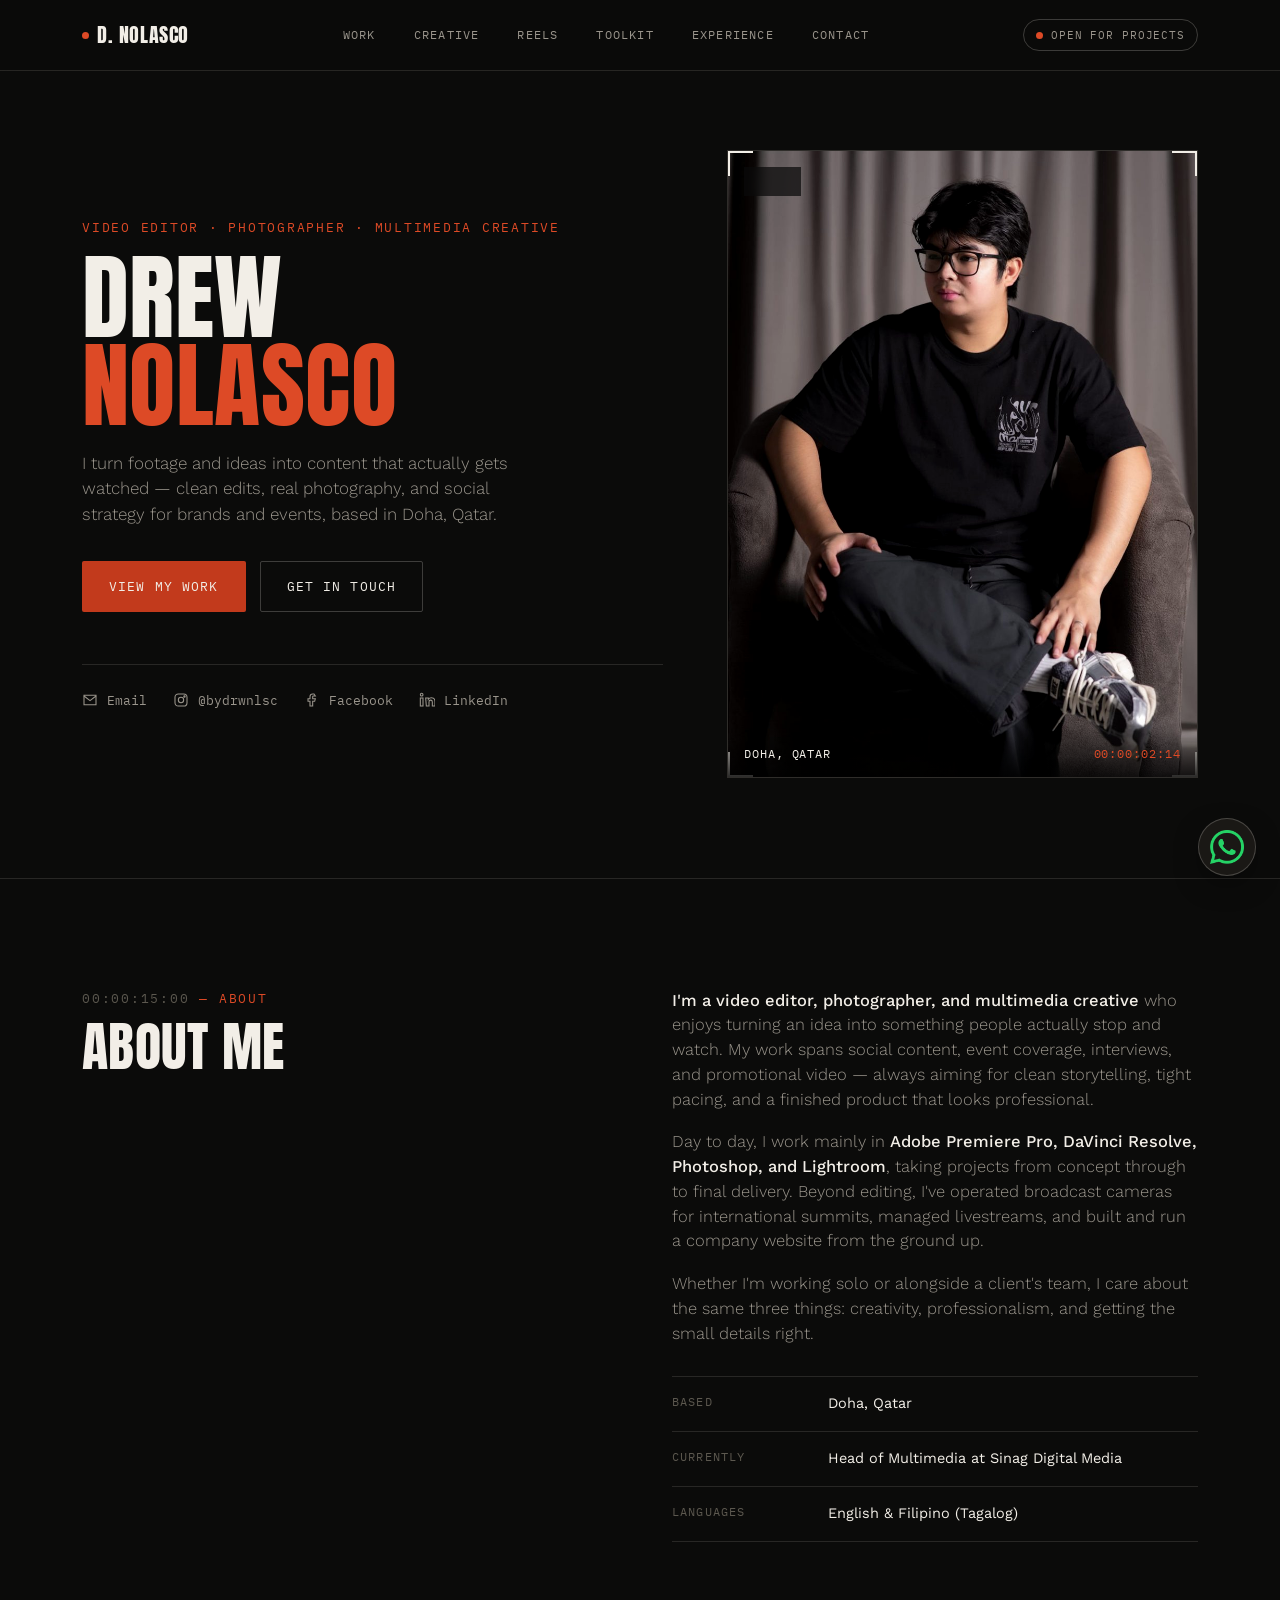
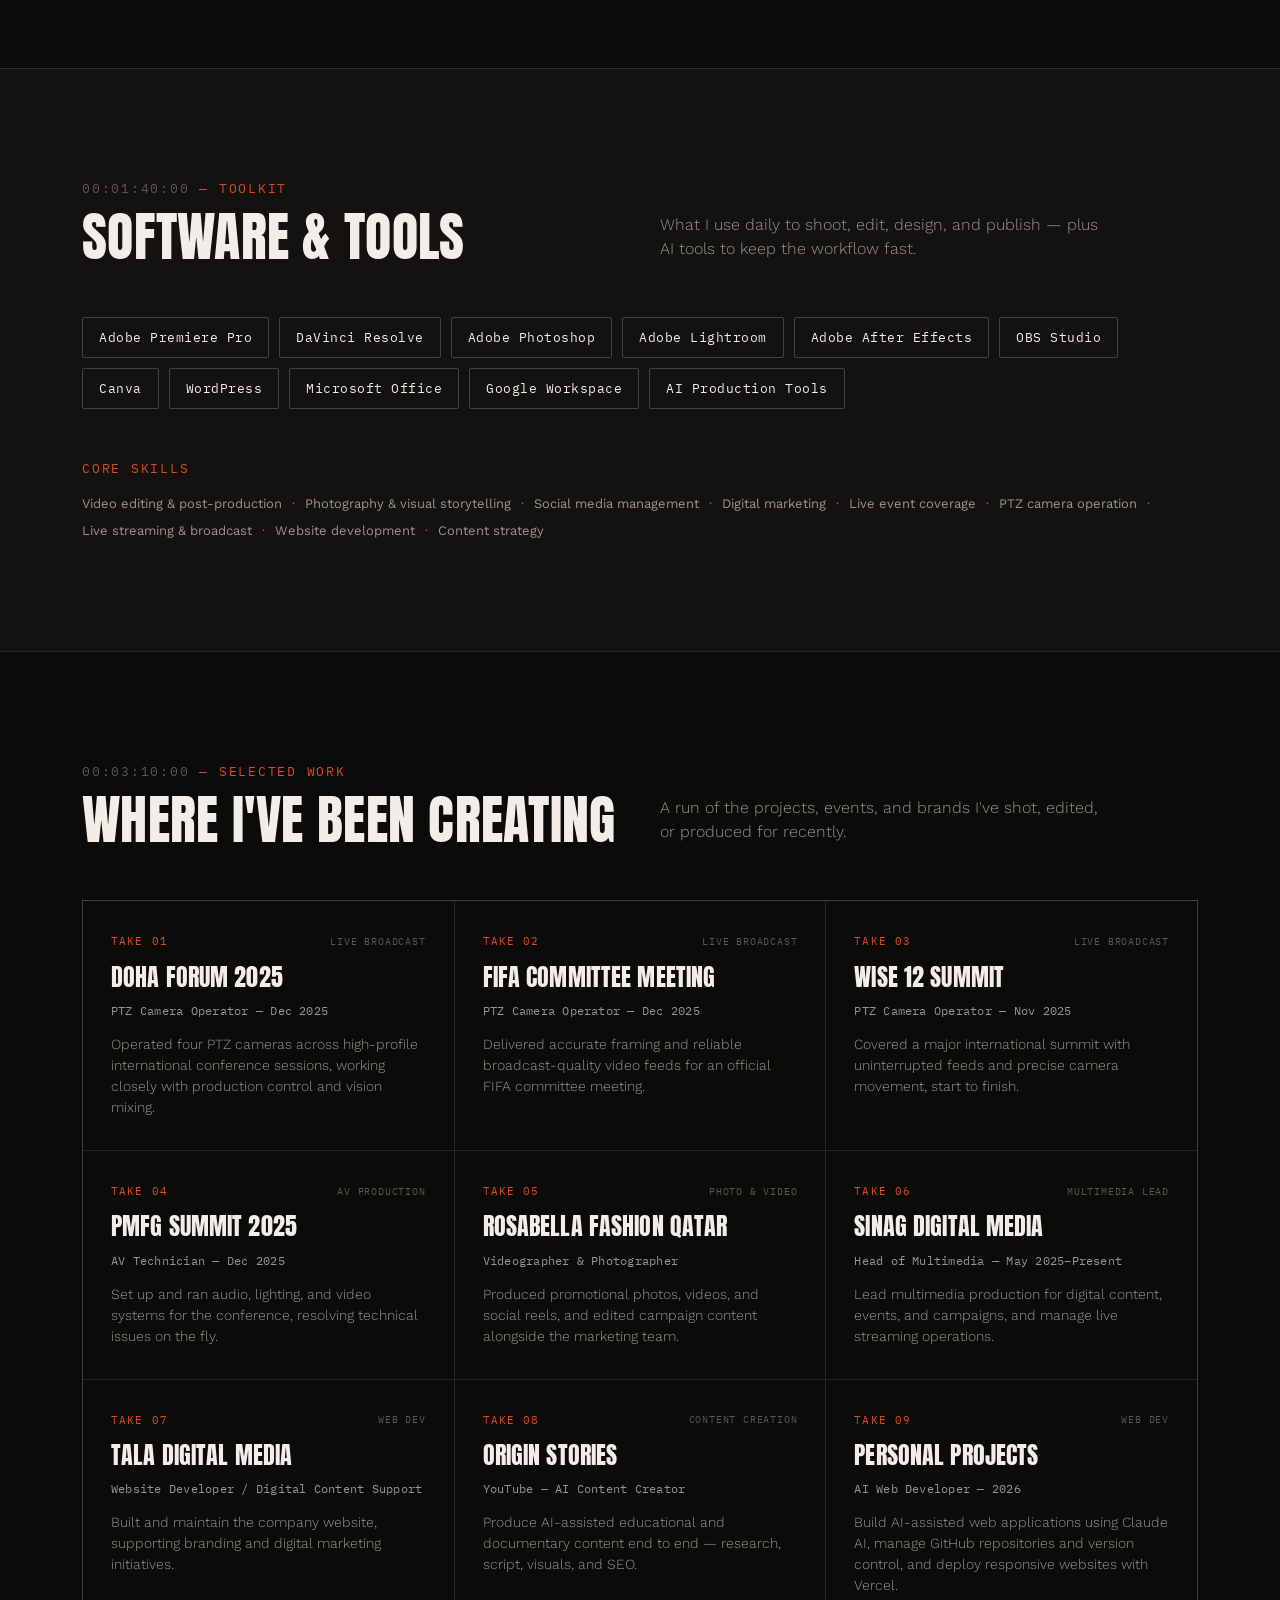
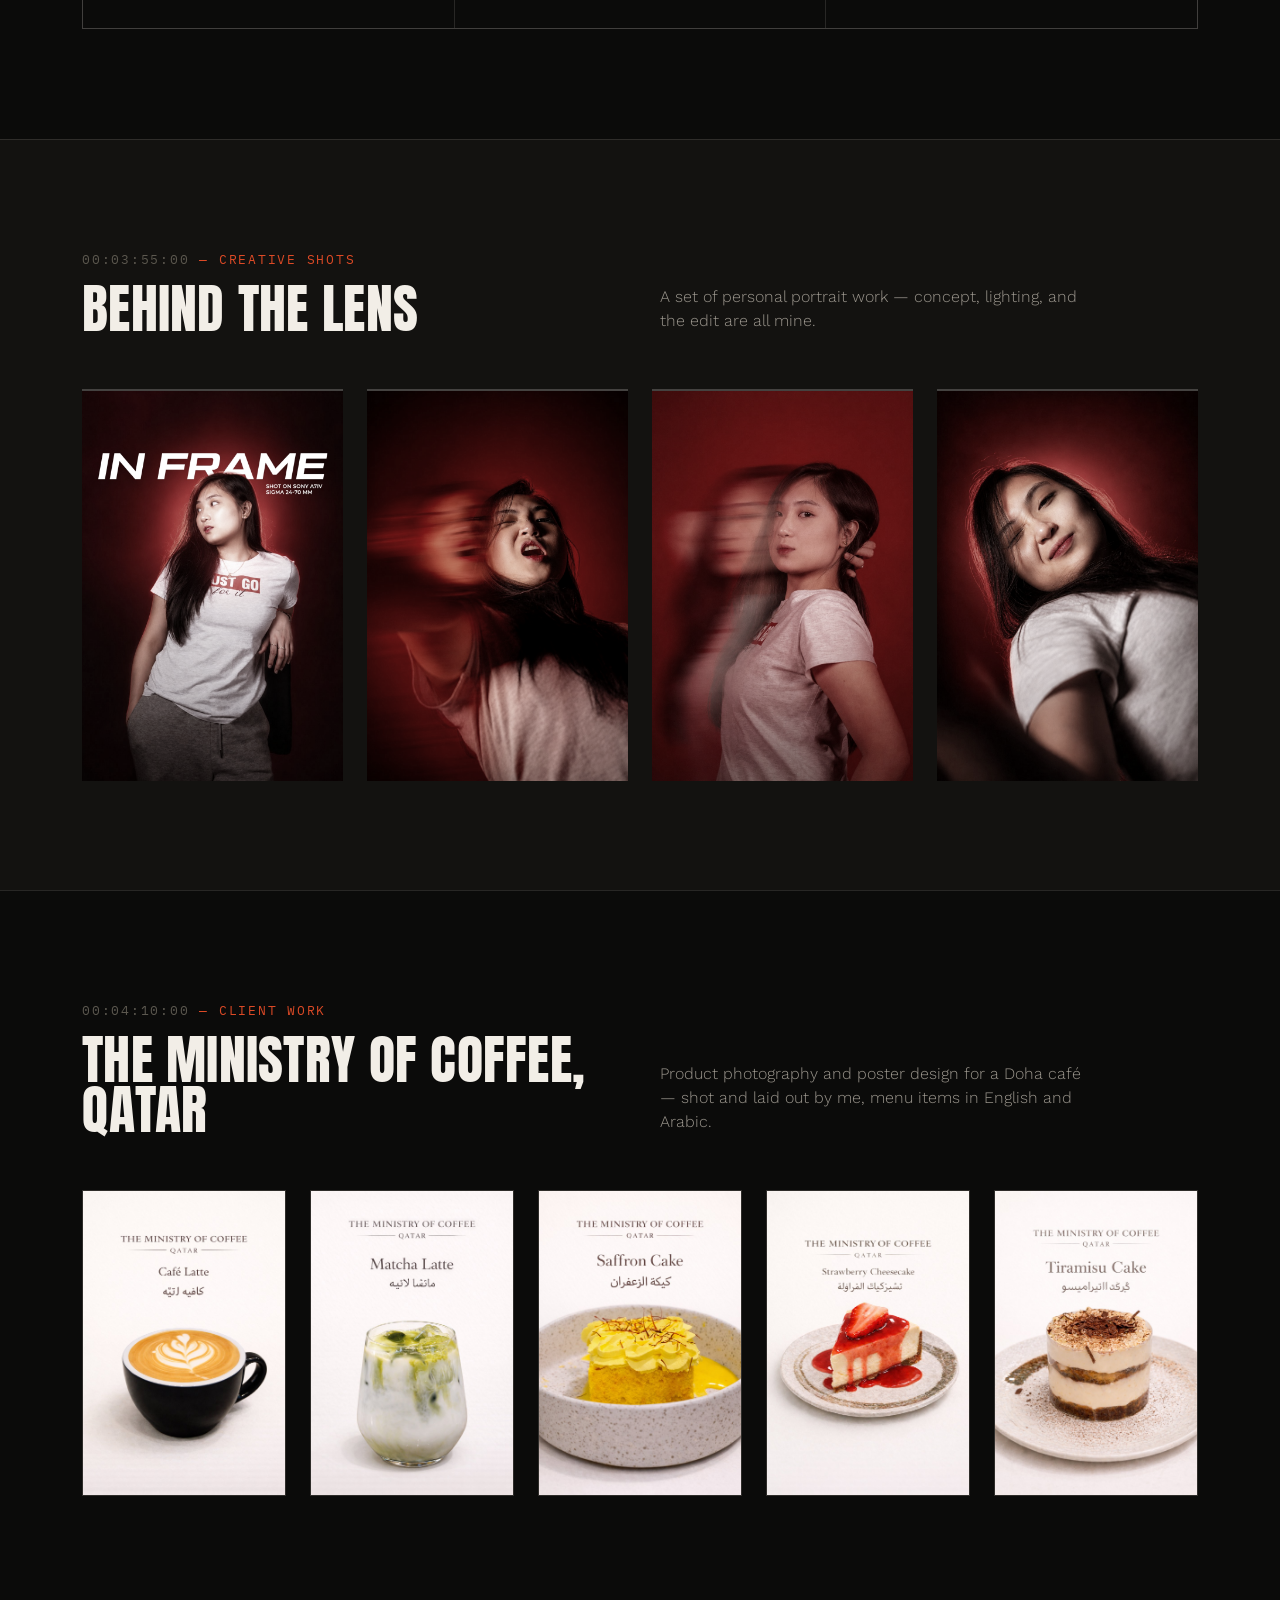
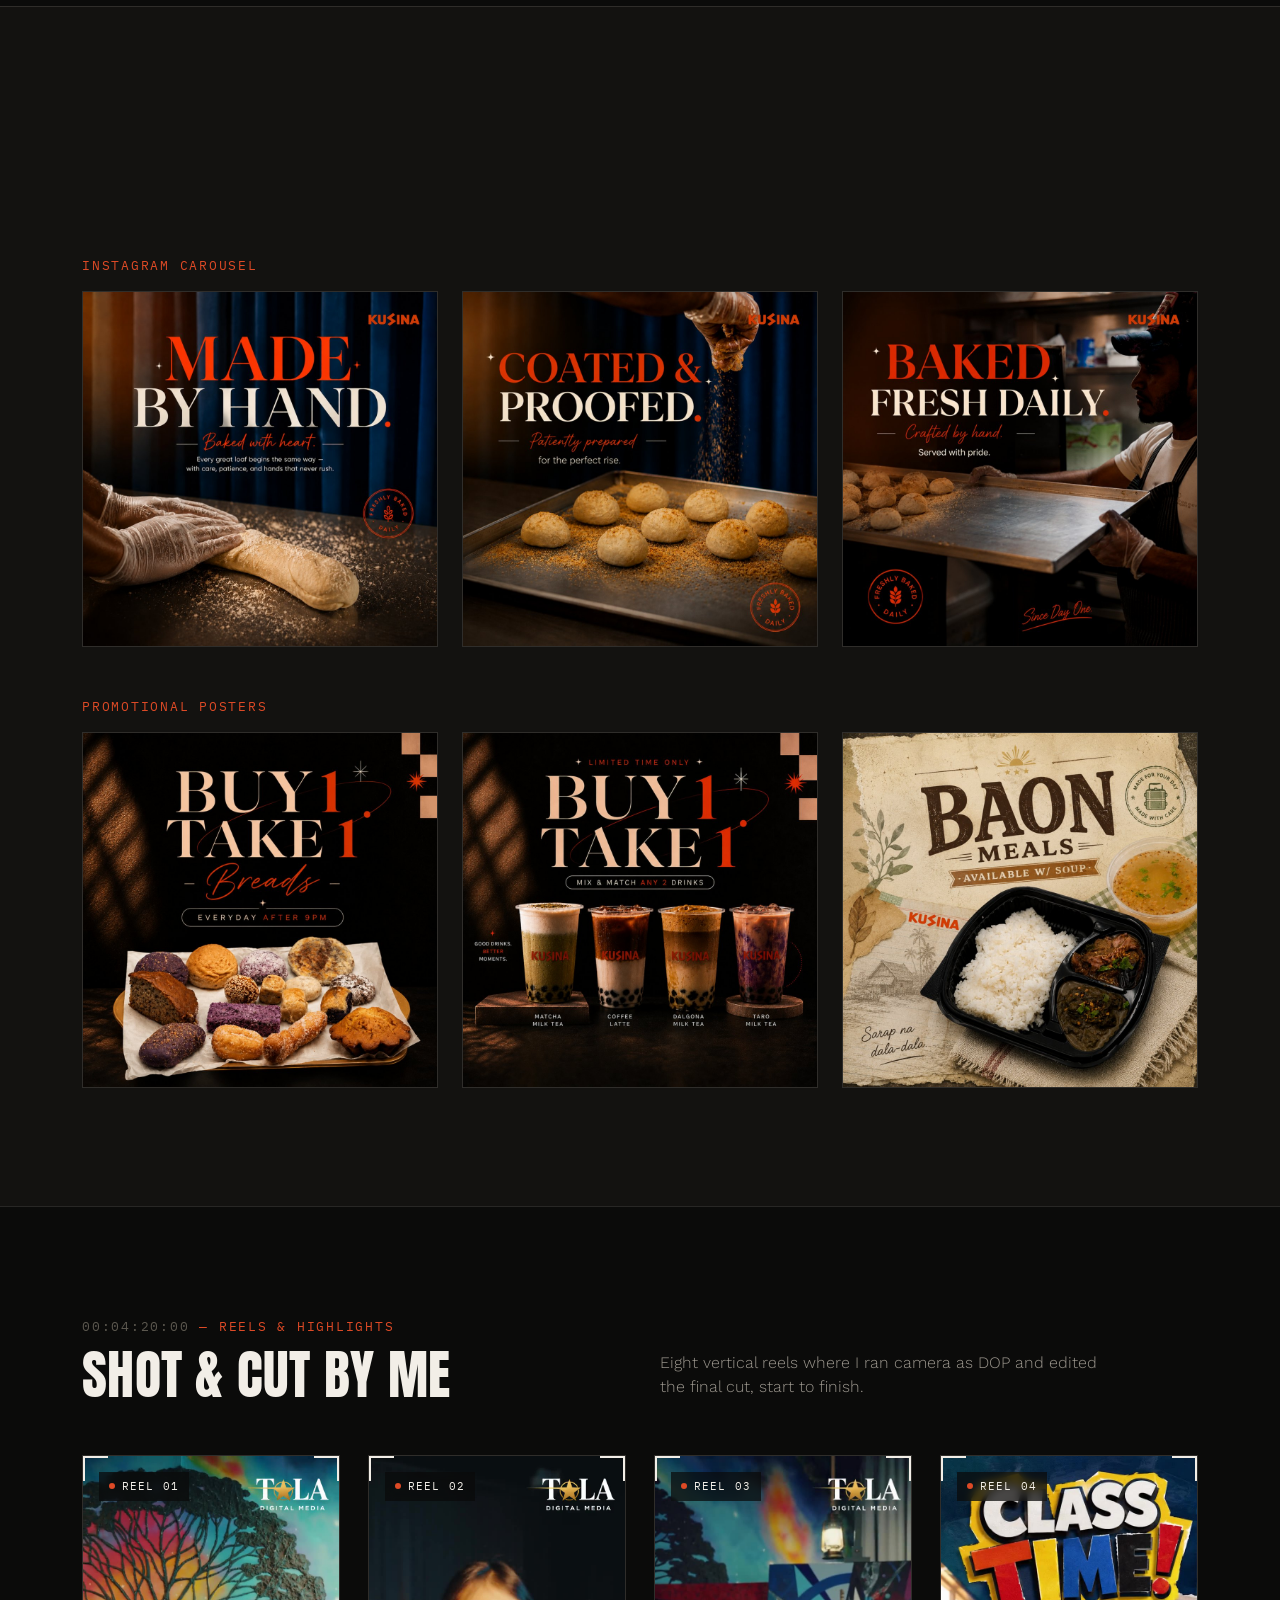
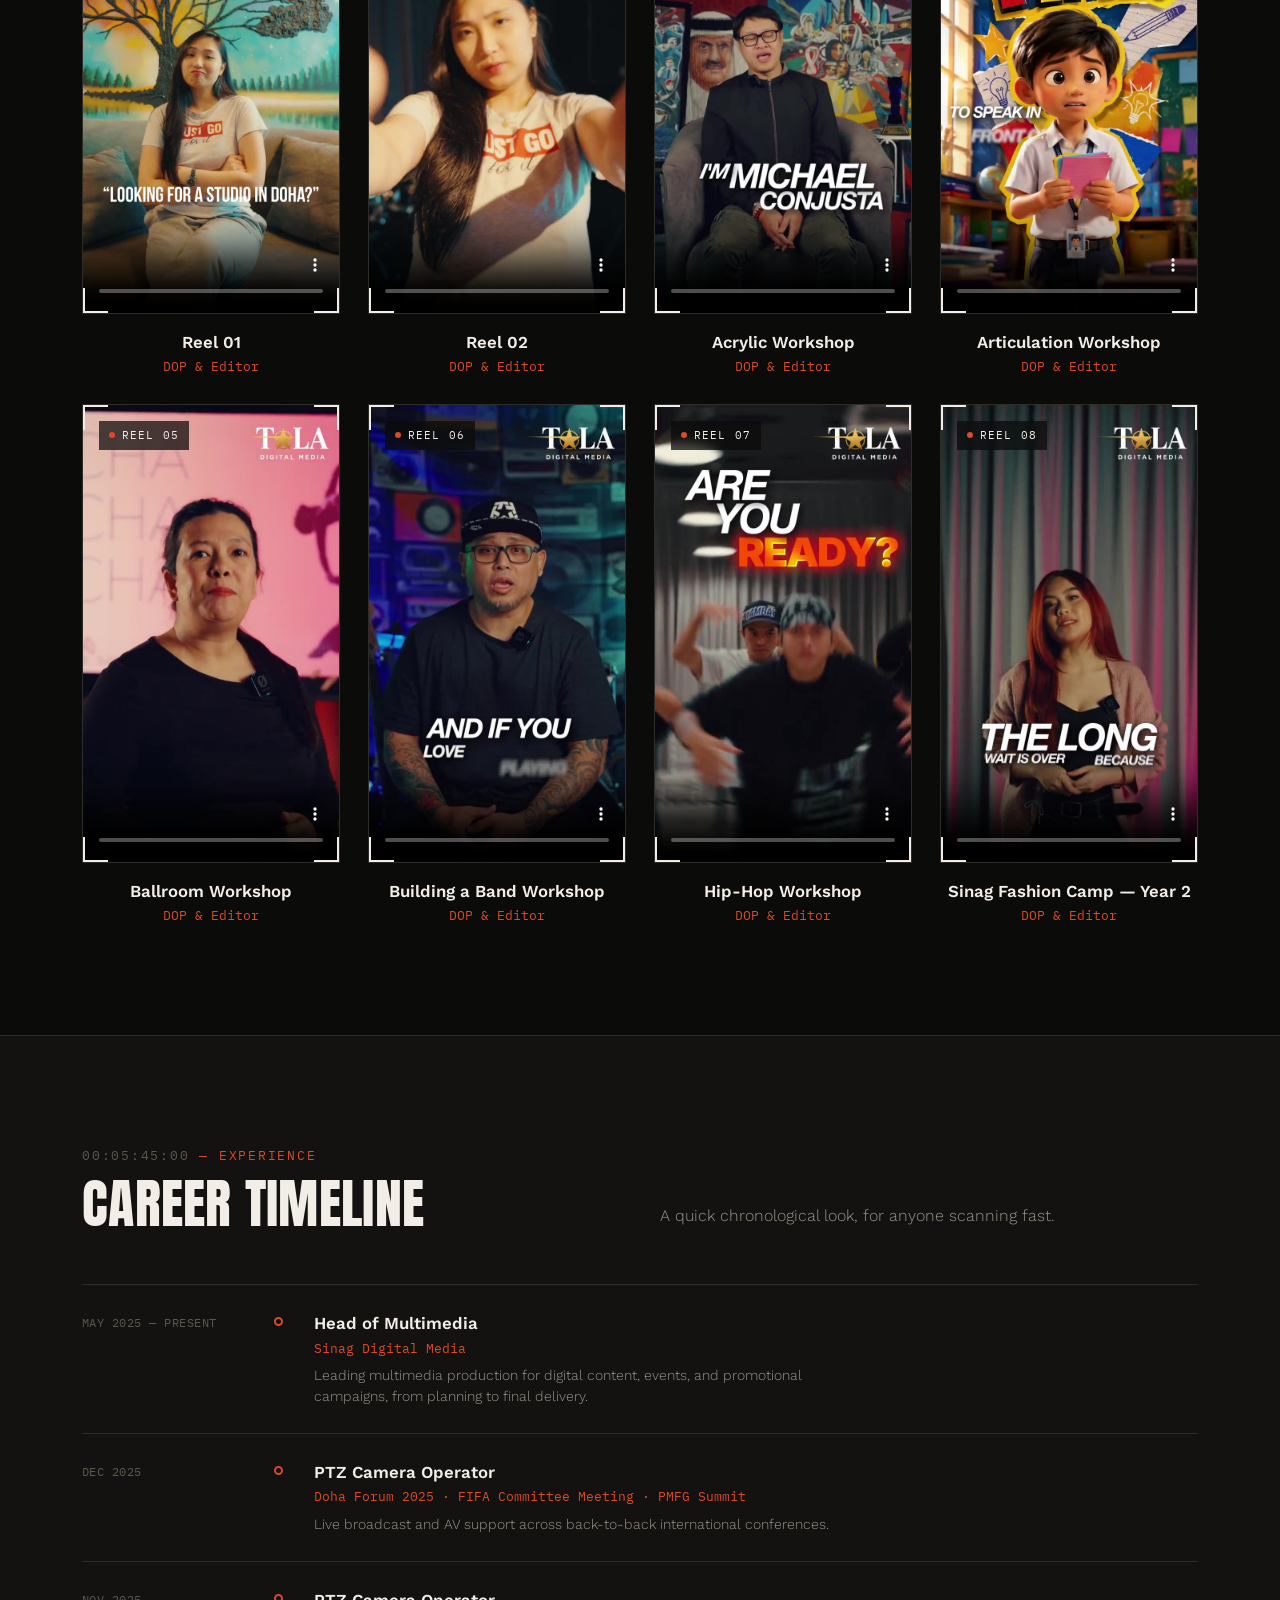
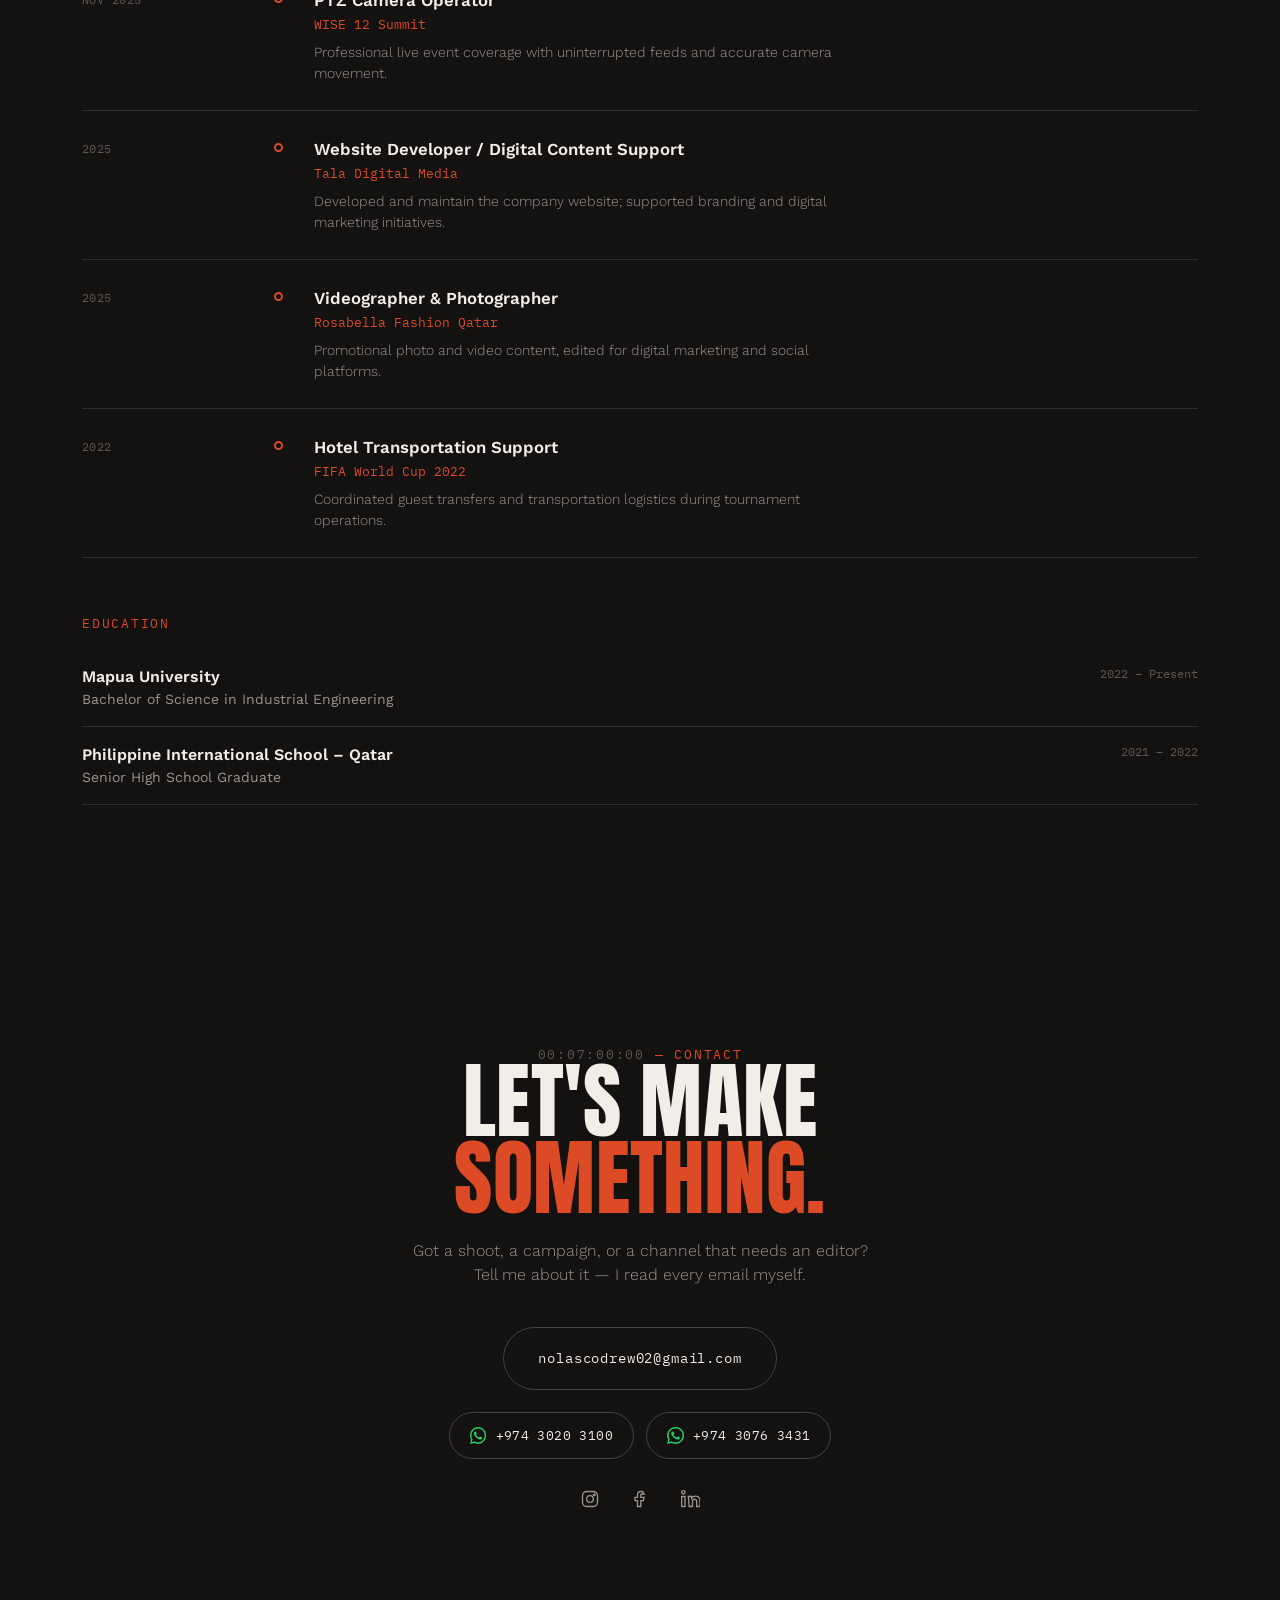
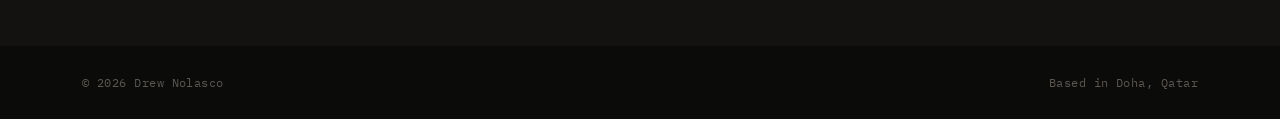
==== commit e18349cb: "Add website with reels and client work" ====
--- a/index.html
+++ b/index.html
@@ -192,6 +192,12 @@
           <div class="work-role">YouTube — AI Content Creator</div>
           <p>Produce AI-assisted educational and documentary content end to end — research, script, visuals, and SEO.</p>
         </div>
+        <div class="work-card">
+          <div class="work-top"><span class="take">TAKE 09</span><span class="tag">Web Dev</span></div>
+          <h3>Personal Projects</h3>
+          <div class="work-role">AI Web Developer — 2026</div>
+          <p>Build AI-assisted web applications using Claude AI, manage GitHub repositories and version control, and deploy responsive websites with Vercel.</p>
+        </div>
       </div>
     </div>
   </section>
@@ -208,25 +214,95 @@
       </div>
 
       <div class="creative-grid" data-reveal>
-        <div class="creative-frame tilt">
+        <div class="gallery-frame tilt">
           <img src="assets/images/creative-01.jpg" alt="Red-lit portrait, motion blur, creative photography by Drew Nolasco">
-          <span class="corner tl"></span><span class="corner tr"></span><span class="corner bl"></span><span class="corner br"></span>
-          <div class="frame-tag"><span class="dot"></span>SHOT 01</div>
-        </div>
-        <div class="creative-frame tilt">
+          <div class="gallery-caption"><span>01</span>Motion &amp; Light</div>
+        </div>
+        <div class="gallery-frame tilt">
           <img src="assets/images/creative-02.jpg" alt="Red-lit portrait with double exposure effect, creative photography by Drew Nolasco">
-          <span class="corner tl"></span><span class="corner tr"></span><span class="corner bl"></span><span class="corner br"></span>
-          <div class="frame-tag"><span class="dot"></span>SHOT 02</div>
-        </div>
-        <div class="creative-frame tilt">
+          <div class="gallery-caption"><span>02</span>Double Exposure</div>
+        </div>
+        <div class="gallery-frame tilt">
           <img src="assets/images/creative-03.jpg" alt="Low-angle red-lit portrait, creative photography by Drew Nolasco">
-          <span class="corner tl"></span><span class="corner tr"></span><span class="corner bl"></span><span class="corner br"></span>
-          <div class="frame-tag"><span class="dot"></span>SHOT 03</div>
-        </div>
-        <div class="creative-frame tilt">
+          <div class="gallery-caption"><span>03</span>Low Angle</div>
+        </div>
+        <div class="gallery-frame tilt">
           <img src="assets/images/creative-04.jpg" alt="Red-lit portrait, creative photography by Drew Nolasco">
-          <span class="corner tl"></span><span class="corner tr"></span><span class="corner bl"></span><span class="corner br"></span>
-          <div class="frame-tag"><span class="dot"></span>SHOT 04</div>
+          <div class="gallery-caption"><span>04</span>Studio Red</div>
+        </div>
+      </div>
+    </div>
+  </section>
+
+  <!-- CLIENT WORK: THE MINISTRY OF COFFEE -->
+  <section class="section" id="ministry-of-coffee">
+    <div class="wrap">
+      <div class="section-head" data-reveal>
+        <div>
+          <div class="eyebrow"><span class="tc">00:04:10:00</span> — Client work</div>
+          <h2>The Ministry of Coffee, Qatar</h2>
+        </div>
+        <p>Product photography and poster design for a Doha café — shot and laid out by me, menu items in English and Arabic.</p>
+      </div>
+
+      <div class="creative-grid" data-reveal>
+        <div class="poster-frame tilt">
+          <img src="assets/images/cafe-latte.jpg" alt="Café Latte poster for The Ministry of Coffee, Qatar, photographed and designed by Drew Nolasco">
+        </div>
+        <div class="poster-frame tilt">
+          <img src="assets/images/matcha-latte.jpg" alt="Matcha Latte poster for The Ministry of Coffee, Qatar, photographed and designed by Drew Nolasco">
+        </div>
+        <div class="poster-frame tilt">
+          <img src="assets/images/saffron-cake.jpg" alt="Saffron Cake poster for The Ministry of Coffee, Qatar, photographed and designed by Drew Nolasco">
+        </div>
+        <div class="poster-frame tilt">
+          <img src="assets/images/strawberry-cheesecake.jpg" alt="Strawberry Cheesecake poster for The Ministry of Coffee, Qatar, photographed and designed by Drew Nolasco">
+        </div>
+        <div class="poster-frame tilt">
+          <img src="assets/images/tiramisu-cake.jpg" alt="Tiramisu Cake poster for The Ministry of Coffee, Qatar, photographed and designed by Drew Nolasco">
+        </div>
+      </div>
+    </div>
+  </section>
+
+  <!-- CLIENT WORK: NEW KUSINA -->
+  <section class="section alt" id="new-kusina">
+    <div class="wrap">
+      <div class="section-head" data-reveal>
+        <div>
+          <div class="eyebrow"><span class="tc">00:04:35:00</span> — Client work</div>
+          <h2>New Kusina</h2>
+        </div>
+        <p>Social content and promotional posters for a Filipino bakery &amp; milk tea brand.</p>
+      </div>
+
+      <div class="toolkit-sub" style="margin-top:0;">
+        <div class="eyebrow" style="margin-bottom:16px;">Instagram carousel</div>
+        <div class="square-grid" data-reveal>
+          <div class="poster-frame square tilt">
+            <img src="assets/images/kusina-carousel-1.jpg" alt="New Kusina Instagram carousel post 1, made by Drew Nolasco">
+          </div>
+          <div class="poster-frame square tilt">
+            <img src="assets/images/kusina-carousel-2.jpg" alt="New Kusina Instagram carousel post 2, made by Drew Nolasco">
+          </div>
+          <div class="poster-frame square tilt">
+            <img src="assets/images/kusina-carousel-3.jpg" alt="New Kusina Instagram carousel post 3, made by Drew Nolasco">
+          </div>
+        </div>
+      </div>
+
+      <div class="toolkit-sub">
+        <div class="eyebrow" style="margin-bottom:16px;">Promotional posters</div>
+        <div class="square-grid" data-reveal>
+          <div class="poster-frame square tilt">
+            <img src="assets/images/kusina-poster-breads.jpg" alt="New Kusina Buy 1 Take 1 Breads promotional poster, made by Drew Nolasco">
+          </div>
+          <div class="poster-frame square tilt">
+            <img src="assets/images/kusina-poster-milktea.jpg" alt="New Kusina Buy 1 Take 1 milk tea promotional poster, made by Drew Nolasco">
+          </div>
+          <div class="poster-frame square tilt">
+            <img src="assets/images/kusina-poster-baon.jpg" alt="New Kusina Baon Meals promotional poster, made by Drew Nolasco">
+          </div>
         </div>
       </div>
     </div>
@@ -450,11 +526,11 @@
         <a class="mail-btn" href="mailto:nolascodrew02@gmail.com">nolascodrew02@gmail.com</a>
         <div class="whatsapp-row">
           <a class="wa-btn" href="https://wa.me/97430203100" target="_blank" rel="noopener">
-            <svg viewBox="0 0 24 24" fill="none" stroke="currentColor" stroke-width="1.7"><path d="M20.5 3.5a10 10 0 0 0-16.9 10L3 21l7.7-.6A10 10 0 0 0 20.5 3.5Z"/><path d="M8.5 8.3c.2-.5.4-.5.6-.5h.5c.2 0 .4 0 .5.4.2.5.6 1.6.7 1.7.1.1.1.3 0 .5-.1.2-.2.3-.3.4-.2.2-.3.3-.1.6.6 1 1.2 1.6 2.1 2.1.3.1.4.1.6-.1.1-.2.6-.7.8-.9.2-.2.3-.2.5-.1.2.1 1.4.6 1.6.7.2.1.4.2.4.3.1.2.1 1-.3 1.4-.4.5-1.4.9-2 .9-.6 0-1.9-.2-3.6-1.8-2.1-1.9-2.7-3.5-2.8-3.8-.1-.3-.7-1.2-.7-2.3 0-1.1.6-1.6.8-1.8Z" fill="currentColor" stroke="none"/></svg>
+            <img src="assets/images/whatsapp-icon.png" alt="" width="17" height="17">
             +974 3020 3100
           </a>
           <a class="wa-btn" href="https://wa.me/97430763431" target="_blank" rel="noopener">
-            <svg viewBox="0 0 24 24" fill="none" stroke="currentColor" stroke-width="1.7"><path d="M20.5 3.5a10 10 0 0 0-16.9 10L3 21l7.7-.6A10 10 0 0 0 20.5 3.5Z"/><path d="M8.5 8.3c.2-.5.4-.5.6-.5h.5c.2 0 .4 0 .5.4.2.5.6 1.6.7 1.7.1.1.1.3 0 .5-.1.2-.2.3-.3.4-.2.2-.3.3-.1.6.6 1 1.2 1.6 2.1 2.1.3.1.4.1.6-.1.1-.2.6-.7.8-.9.2-.2.3-.2.5-.1.2.1 1.4.6 1.6.7.2.1.4.2.4.3.1.2.1 1-.3 1.4-.4.5-1.4.9-2 .9-.6 0-1.9-.2-3.6-1.8-2.1-1.9-2.7-3.5-2.8-3.8-.1-.3-.7-1.2-.7-2.3 0-1.1.6-1.6.8-1.8Z" fill="currentColor" stroke="none"/></svg>
+            <img src="assets/images/whatsapp-icon.png" alt="" width="17" height="17">
             +974 3076 3431
           </a>
         </div>
@@ -485,20 +561,16 @@
 <div class="fab-wrap">
   <div class="fab-menu" id="fabMenu">
     <a class="fab-item" href="https://wa.me/97430203100" target="_blank" rel="noopener">
-      <svg viewBox="0 0 24 24" fill="none" stroke="currentColor" stroke-width="1.7"><path d="M20.5 3.5a10 10 0 0 0-16.9 10L3 21l7.7-.6A10 10 0 0 0 20.5 3.5Z"/><path d="M8.5 8.3c.2-.5.4-.5.6-.5h.5c.2 0 .4 0 .5.4.2.5.6 1.6.7 1.7.1.1.1.3 0 .5-.1.2-.2.3-.3.4-.2.2-.3.3-.1.6.6 1 1.2 1.6 2.1 2.1.3.1.4.1.6-.1.1-.2.6-.7.8-.9.2-.2.3-.2.5-.1.2.1 1.4.6 1.6.7.2.1.4.2.4.3.1.2.1 1-.3 1.4-.4.5-1.4.9-2 .9-.6 0-1.9-.2-3.6-1.8-2.1-1.9-2.7-3.5-2.8-3.8-.1-.3-.7-1.2-.7-2.3 0-1.1.6-1.6.8-1.8Z" fill="currentColor" stroke="none"/></svg>
+      <img src="assets/images/whatsapp-icon.png" alt="" width="18" height="18">
       <span>WhatsApp — +974 3020 3100</span>
     </a>
     <a class="fab-item" href="https://wa.me/97430763431" target="_blank" rel="noopener">
-      <svg viewBox="0 0 24 24" fill="none" stroke="currentColor" stroke-width="1.7"><path d="M20.5 3.5a10 10 0 0 0-16.9 10L3 21l7.7-.6A10 10 0 0 0 20.5 3.5Z"/><path d="M8.5 8.3c.2-.5.4-.5.6-.5h.5c.2 0 .4 0 .5.4.2.5.6 1.6.7 1.7.1.1.1.3 0 .5-.1.2-.2.3-.3.4-.2.2-.3.3-.1.6.6 1 1.2 1.6 2.1 2.1.3.1.4.1.6-.1.1-.2.6-.7.8-.9.2-.2.3-.2.5-.1.2.1 1.4.6 1.6.7.2.1.4.2.4.3.1.2.1 1-.3 1.4-.4.5-1.4.9-2 .9-.6 0-1.9-.2-3.6-1.8-2.1-1.9-2.7-3.5-2.8-3.8-.1-.3-.7-1.2-.7-2.3 0-1.1.6-1.6.8-1.8Z" fill="currentColor" stroke="none"/></svg>
+      <img src="assets/images/whatsapp-icon.png" alt="" width="18" height="18">
       <span>WhatsApp — +974 3076 3431</span>
     </a>
-    <a class="fab-item" href="mailto:nolascodrew02@gmail.com">
-      <svg viewBox="0 0 24 24" fill="none" stroke="currentColor" stroke-width="1.7"><path d="M3 5h18v14H3z"/><path d="m3 6 9 7 9-7"/></svg>
-      <span>Email me</span>
-    </a>
   </div>
-  <button class="fab-btn" id="fabBtn" aria-label="Contact options" aria-expanded="false" aria-controls="fabMenu">
-    <svg class="fab-icon-open" viewBox="0 0 24 24" fill="none" stroke="currentColor" stroke-width="1.8"><path d="M20.5 3.5a10 10 0 0 0-16.9 10L3 21l7.7-.6A10 10 0 0 0 20.5 3.5Z"/><path d="M8.5 8.3c.2-.5.4-.5.6-.5h.5c.2 0 .4 0 .5.4.2.5.6 1.6.7 1.7.1.1.1.3 0 .5-.1.2-.2.3-.3.4-.2.2-.3.3-.1.6.6 1 1.2 1.6 2.1 2.1.3.1.4.1.6-.1.1-.2.6-.7.8-.9.2-.2.3-.2.5-.1.2.1 1.4.6 1.6.7.2.1.4.2.4.3.1.2.1 1-.3 1.4-.4.5-1.4.9-2 .9-.6 0-1.9-.2-3.6-1.8-2.1-1.9-2.7-3.5-2.8-3.8-.1-.3-.7-1.2-.7-2.3 0-1.1.6-1.6.8-1.8Z" fill="currentColor" stroke="none"/></svg>
+  <button class="fab-btn" id="fabBtn" aria-label="Chat on WhatsApp" aria-expanded="false" aria-controls="fabMenu">
+    <img class="fab-icon-open" src="assets/images/whatsapp-icon.png" alt="">
     <svg class="fab-icon-close" viewBox="0 0 24 24" fill="none" stroke="currentColor" stroke-width="2"><path d="M6 6l12 12M18 6 6 18"/></svg>
   </button>
 </div>
--- a/css/style.css
+++ b/css/style.css
@@ -189,9 +189,48 @@
 
   /* ---------- CREATIVE SHOTS ---------- */
   .creative-grid{display:grid;grid-template-columns:repeat(4,1fr);gap:24px;perspective:1200px;}
-  .creative-frame{position:relative;border:1px solid var(--line);aspect-ratio:2/3;overflow:hidden;background:var(--bg-panel);}
-  .creative-frame img{width:100%;height:100%;object-fit:cover;transition:transform .5s ease;}
-  .creative-frame:hover img{transform:scale(1.04);}
+  .gallery-frame{
+    position:relative;border-top:2px solid var(--line-strong);aspect-ratio:2/3;overflow:hidden;
+    background:var(--bg-panel);transition:border-color .3s ease;
+  }
+  .gallery-frame:hover{border-top-color:var(--red-bright);}
+  .gallery-frame img{
+    width:100%;height:100%;object-fit:cover;
+    filter:grayscale(0.55) contrast(1.02);
+    transform:scale(1.01);
+    transition:transform .6s cubic-bezier(.2,.8,.2,1), filter .5s ease;
+  }
+  .gallery-frame:hover img{transform:scale(1.06);filter:grayscale(0) contrast(1.05);}
+  .gallery-frame::after{
+    content:"";position:absolute;inset:0;
+    background:linear-gradient(0deg, rgba(0,0,0,0.85) 0%, rgba(0,0,0,0.15) 42%, rgba(0,0,0,0) 65%);
+    opacity:0;transition:opacity .35s ease;pointer-events:none;
+  }
+  .gallery-frame:hover::after{opacity:1;}
+  .gallery-caption{
+    position:absolute;left:0;right:0;bottom:0;padding:20px 18px;
+    font-family:var(--font-mono);font-size:13px;letter-spacing:0.03em;color:var(--cream);
+    display:flex;align-items:baseline;gap:10px;
+    opacity:0;transform:translateY(10px);transition:opacity .35s ease, transform .35s ease;
+  }
+  .gallery-frame:hover .gallery-caption{opacity:1;transform:translateY(0);}
+  .gallery-caption span{color:var(--red-bright);font-size:11px;}
+  .poster-frame{position:relative;border:1px solid var(--line);aspect-ratio:2/3;overflow:hidden;background:var(--bg-panel);}
+  .poster-frame img{width:100%;height:100%;object-fit:cover;transition:transform .5s ease;}
+  .poster-frame:hover img{transform:scale(1.04);}
+  .square-grid{display:grid;grid-template-columns:repeat(3,1fr);gap:24px;perspective:1200px;margin-bottom:8px;}
+  .poster-frame.square{aspect-ratio:1/1;}
+  @media (min-width: 901px){
+    #ministry-of-coffee .creative-grid{grid-template-columns:repeat(5,1fr);}
+  }
+  @media (prefers-reduced-motion: reduce){
+    .gallery-frame img{filter:none;}
+  }
+  @media (hover: none){
+    .gallery-frame img{filter:none;transform:none;}
+    .gallery-frame::after{opacity:1;background:linear-gradient(0deg, rgba(0,0,0,0.75) 0%, rgba(0,0,0,0) 55%);}
+    .gallery-caption{opacity:1;transform:none;}
+  }
 
   /* ---------- REELS ---------- */
   .reels-grid{display:grid;grid-template-columns:repeat(4,1fr);gap:28px;perspective:1200px;}
@@ -295,7 +334,7 @@
     border:1px solid var(--line-strong);padding:13px 20px;border-radius:100px;
     color:var(--cream);transition:border-color .2s ease, color .2s ease, transform .2s ease;
   }
-  .wa-btn svg{width:17px;height:17px;color:#25d366;flex:none;}
+  .wa-btn svg, .wa-btn img{width:17px;height:17px;color:#25d366;flex:none;object-fit:contain;}
   .wa-btn:hover{border-color:#25d366;color:#25d366;transform:translateY(-2px);}
   .contact-socials{display:flex;gap:30px;margin-top:8px;}
   .contact-socials a{color:var(--grey);transition:color .2s ease;}
@@ -318,6 +357,7 @@
     .work-grid{grid-template-columns:repeat(2,1fr);}
     .reels-grid{grid-template-columns:repeat(2,1fr);}
     .creative-grid{grid-template-columns:repeat(2,1fr);}
+    .square-grid{grid-template-columns:repeat(2,1fr);}
     .section{padding:80px 0;}
     .contact{padding:90px 0;}
     nav.links{
@@ -352,6 +392,7 @@
     .work-card{padding:24px 20px;}
     .reels-grid{grid-template-columns:1fr;max-width:280px;margin:0 auto;}
     .creative-grid{grid-template-columns:1fr;max-width:280px;margin:0 auto;}
+    .square-grid{grid-template-columns:1fr;max-width:280px;margin:0 auto 8px;}
     .t-item{grid-template-columns:24px 1fr;}
     .t-date{grid-column:1 / -1;order:-1;padding-top:0;margin-bottom:6px;}
     .fact{grid-template-columns:1fr;gap:4px;}
@@ -366,21 +407,23 @@
   /* ---------- FLOATING CONTACT WIDGET ---------- */
   .fab-wrap{position:fixed;right:24px;bottom:24px;z-index:200;display:flex;flex-direction:column;align-items:flex-end;gap:14px;}
   .fab-btn{
-    width:58px;height:58px;border-radius:50%;border:none;cursor:pointer;
-    background:#25d366;color:#0b0b0a;
+    width:58px;height:58px;border-radius:50%;border:1px solid var(--line-strong);cursor:pointer;
+    background:var(--bg-panel-2);color:#0b0b0a;
     display:flex;align-items:center;justify-content:center;
     box-shadow:0 10px 30px -8px rgba(0,0,0,0.6);
     animation:fabPulse 2.4s ease-in-out infinite;
     position:relative;flex:none;
   }
-  .fab-btn svg{width:26px;height:26px;position:absolute;transition:opacity .2s ease, transform .2s ease;}
+  .fab-btn svg, .fab-btn img{width:26px;height:26px;position:absolute;transition:opacity .2s ease, transform .2s ease;object-fit:contain;}
+  .fab-btn img.fab-icon-open{width:34px;height:34px;}
+  .fab-btn svg.fab-icon-close{color:var(--cream);}
   .fab-btn .fab-icon-close{opacity:0;transform:scale(0.6) rotate(-45deg);}
   .fab-btn .fab-icon-open{opacity:1;transform:scale(1) rotate(0);}
   .fab-btn.is-open .fab-icon-open{opacity:0;transform:scale(0.6) rotate(45deg);}
   .fab-btn.is-open .fab-icon-close{opacity:1;transform:scale(1) rotate(0);}
   .fab-btn:focus-visible{outline:2px solid var(--red-bright);outline-offset:4px;}
   @keyframes fabPulse{
-    0%,100%{box-shadow:0 10px 30px -8px rgba(0,0,0,0.6), 0 0 0 0 rgba(37,211,102,0.5);}
+    0%,100%{box-shadow:0 10px 30px -8px rgba(0,0,0,0.6), 0 0 0 0 rgba(37,211,102,0.45);}
     50%{box-shadow:0 10px 30px -8px rgba(0,0,0,0.6), 0 0 0 10px rgba(37,211,102,0);}
   }
 
@@ -398,8 +441,7 @@
     white-space:nowrap;box-shadow:0 8px 20px -8px rgba(0,0,0,0.5);
     transition:border-color .2s ease, color .2s ease, transform .2s ease;
   }
-  .fab-item svg{width:16px;height:16px;flex:none;color:#25d366;}
-  .fab-item:last-child svg{color:var(--red-bright);}
+  .fab-item svg, .fab-item img{width:16px;height:16px;flex:none;object-fit:contain;}
   .fab-item:hover{border-color:var(--red-bright);color:var(--red-bright);transform:translateX(-2px);}
 
   @media (max-width: 620px){
